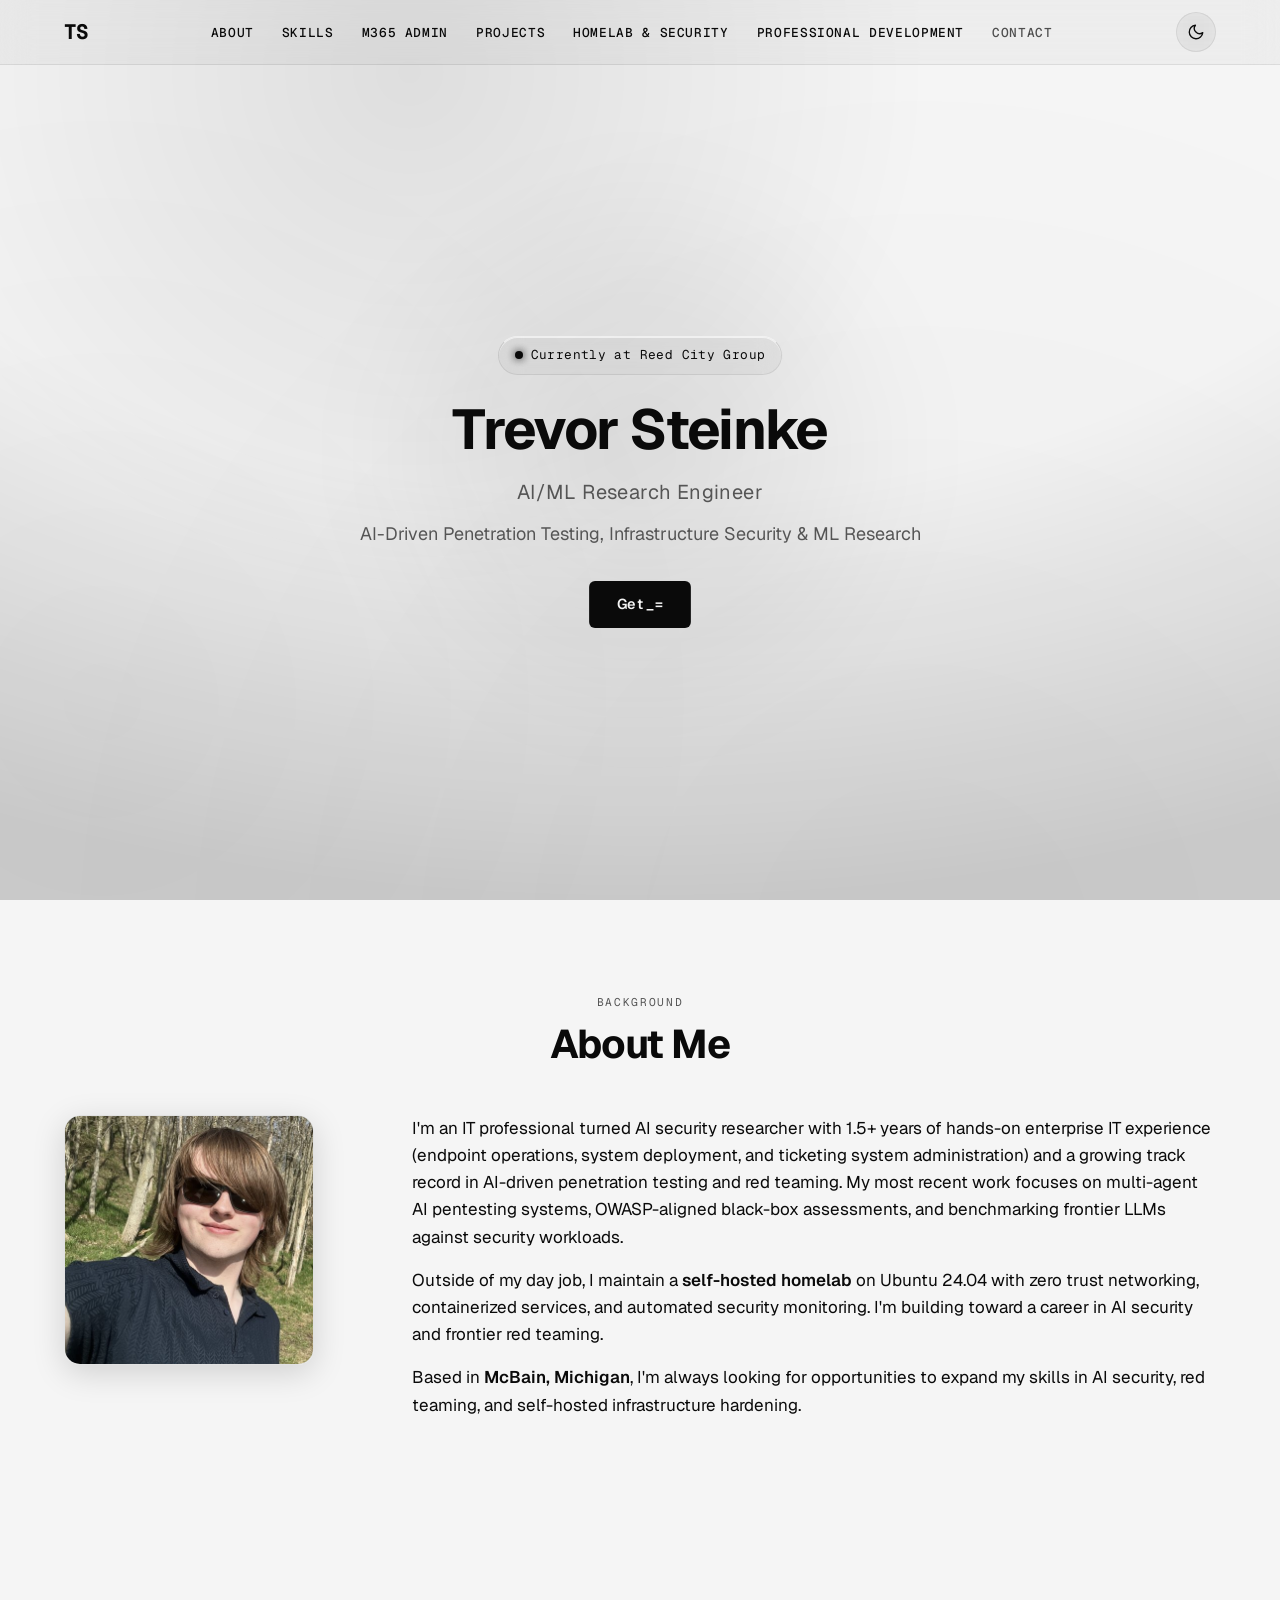
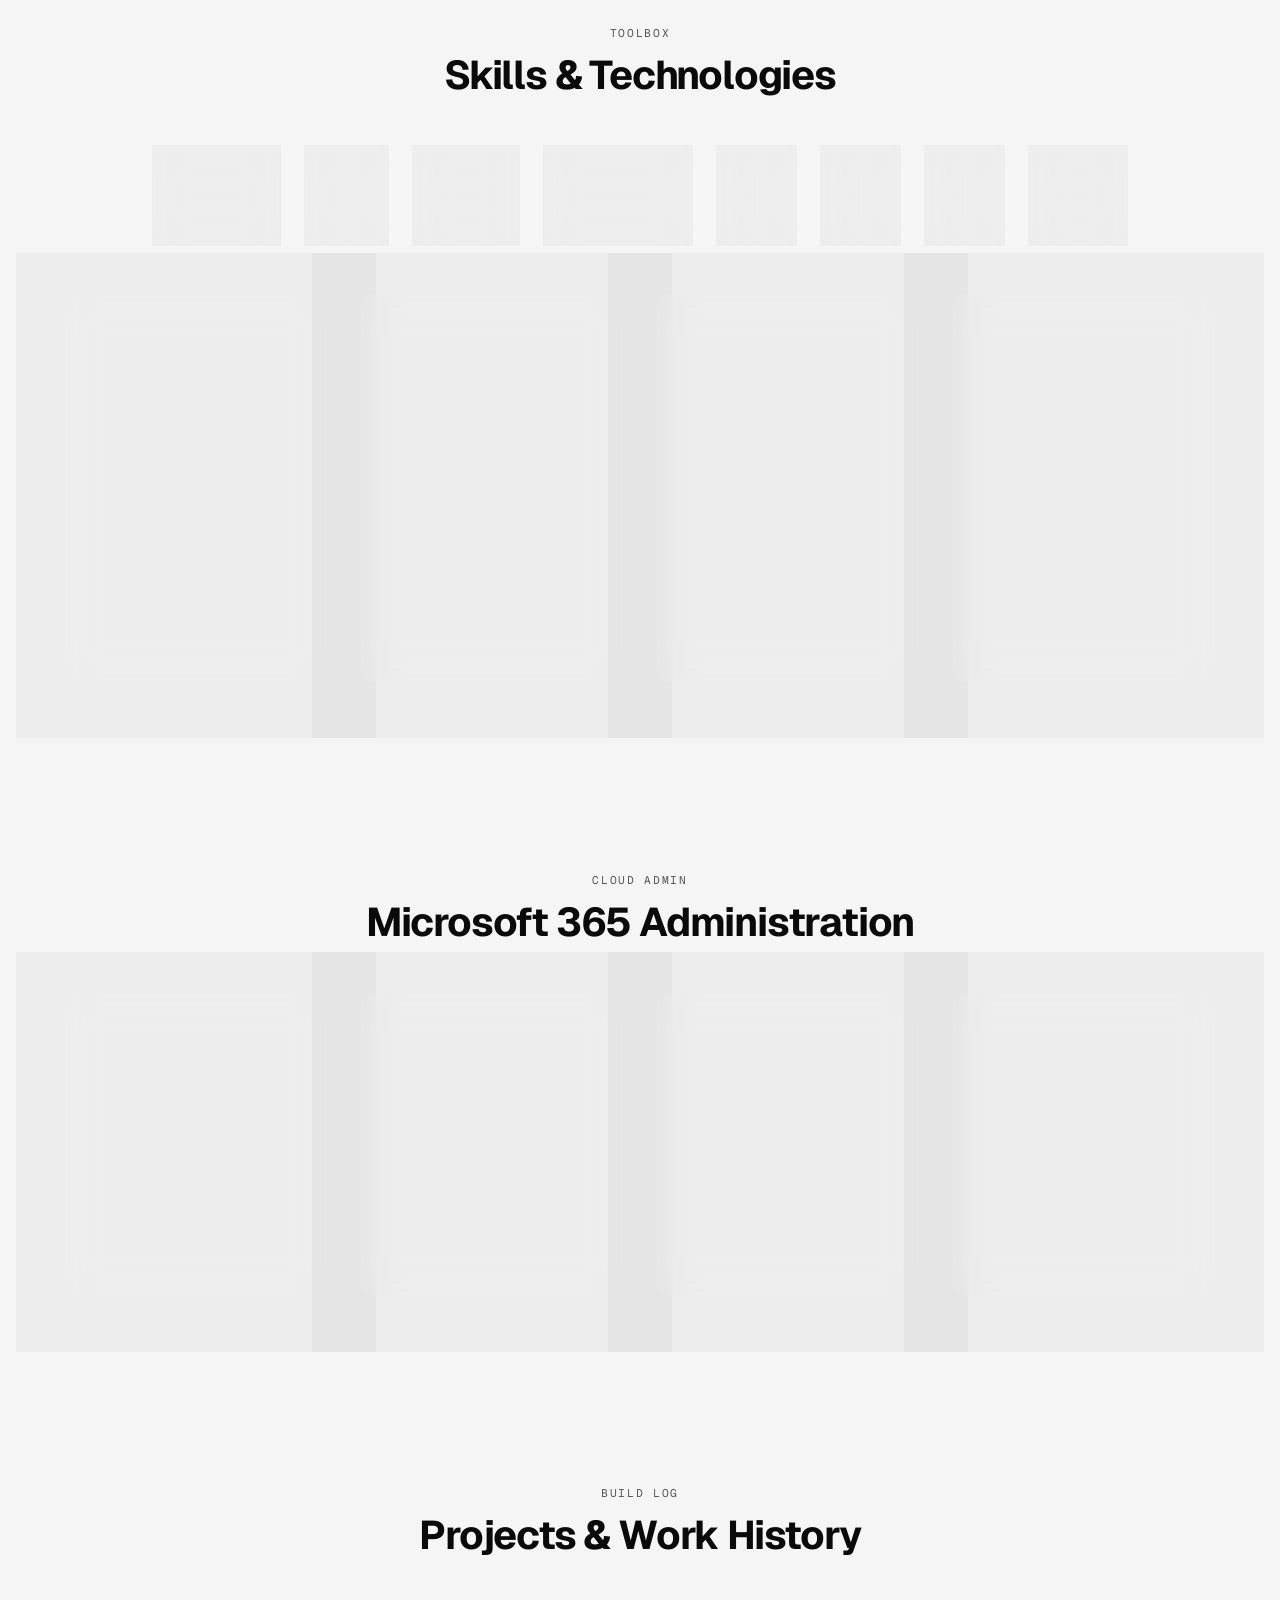
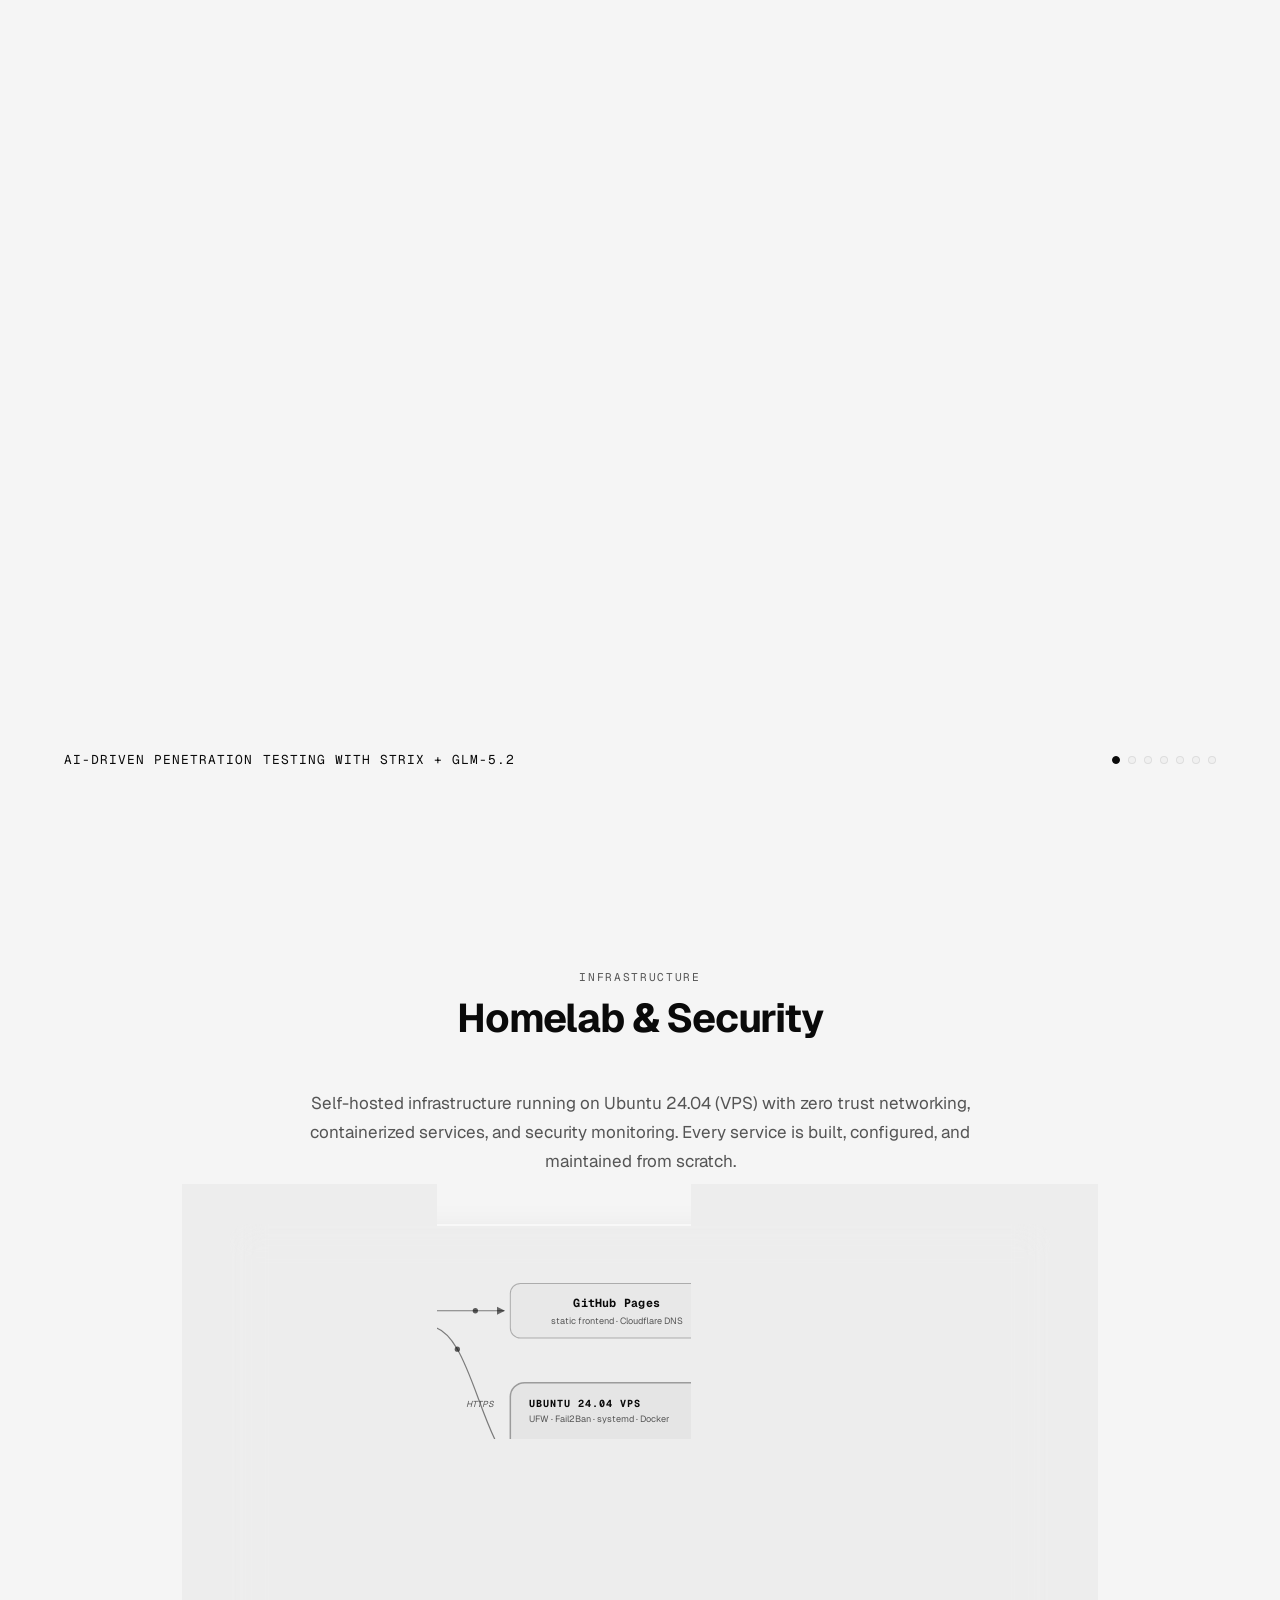
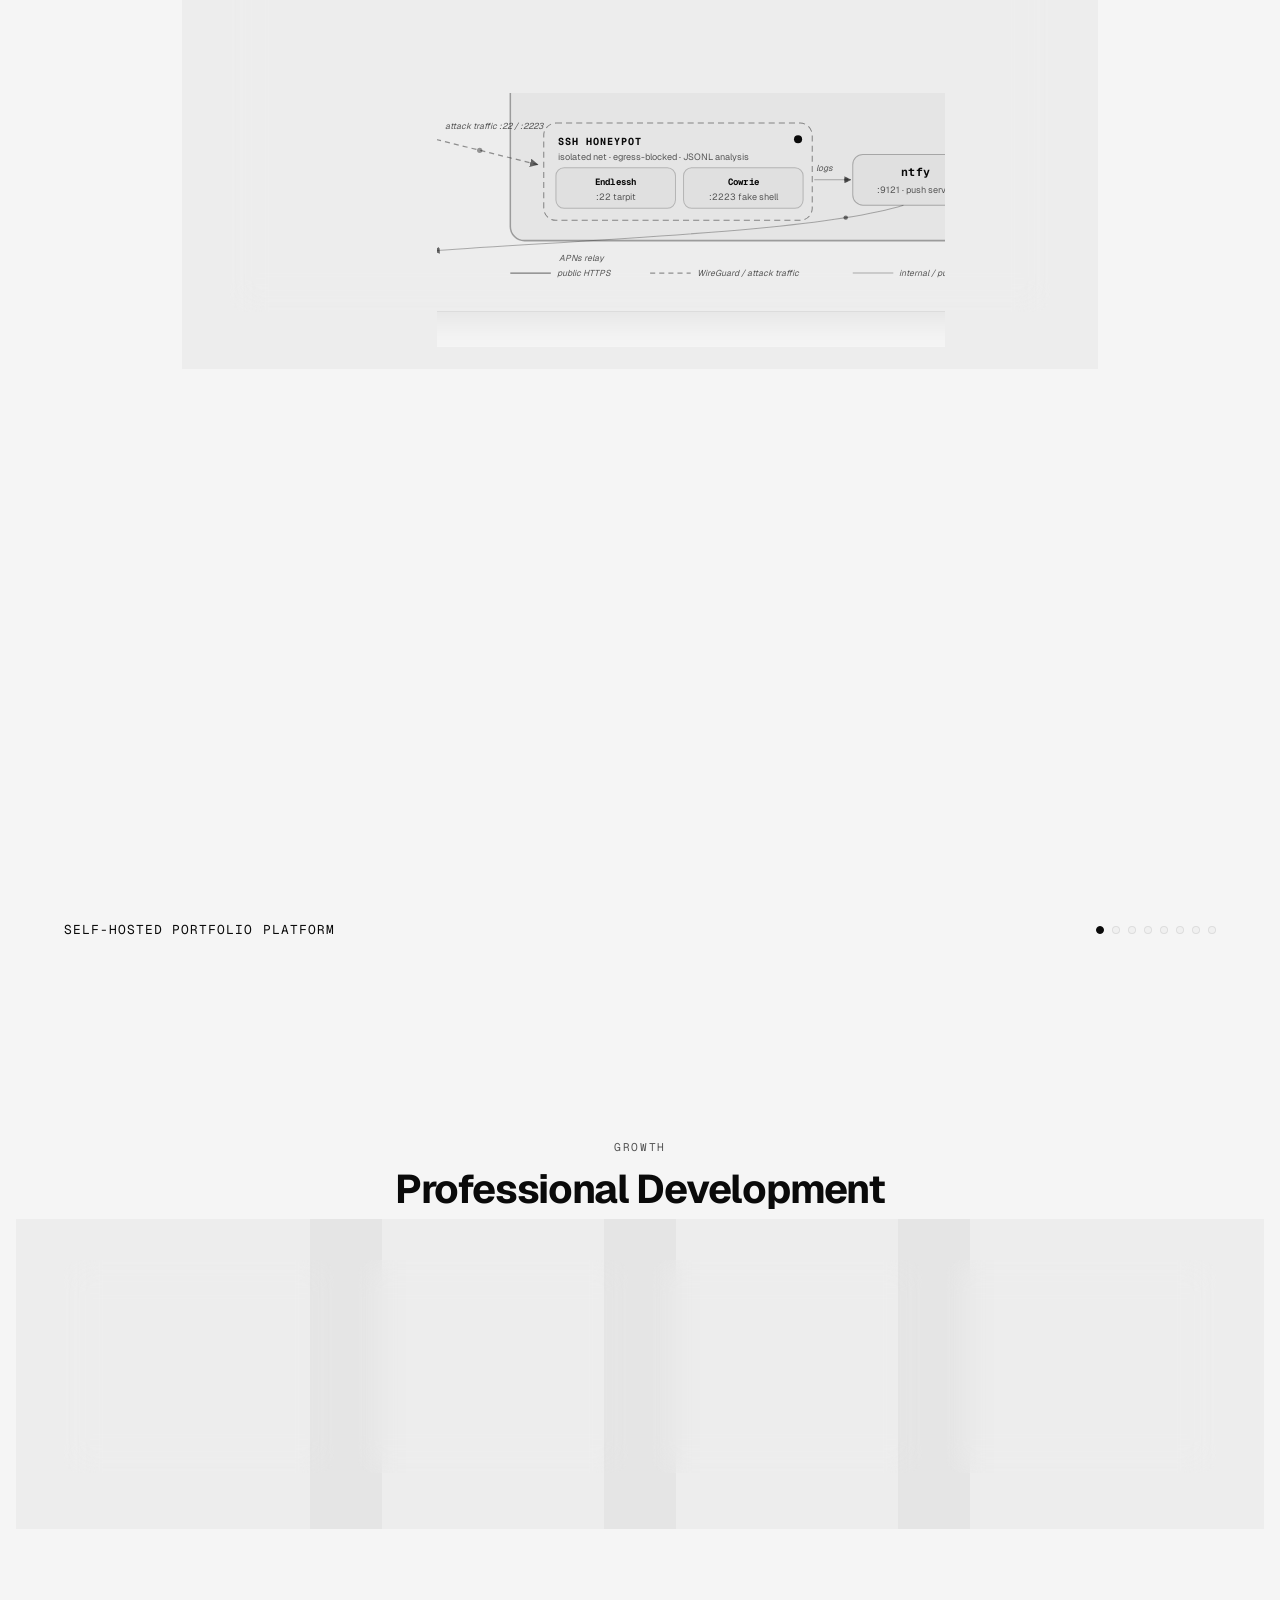
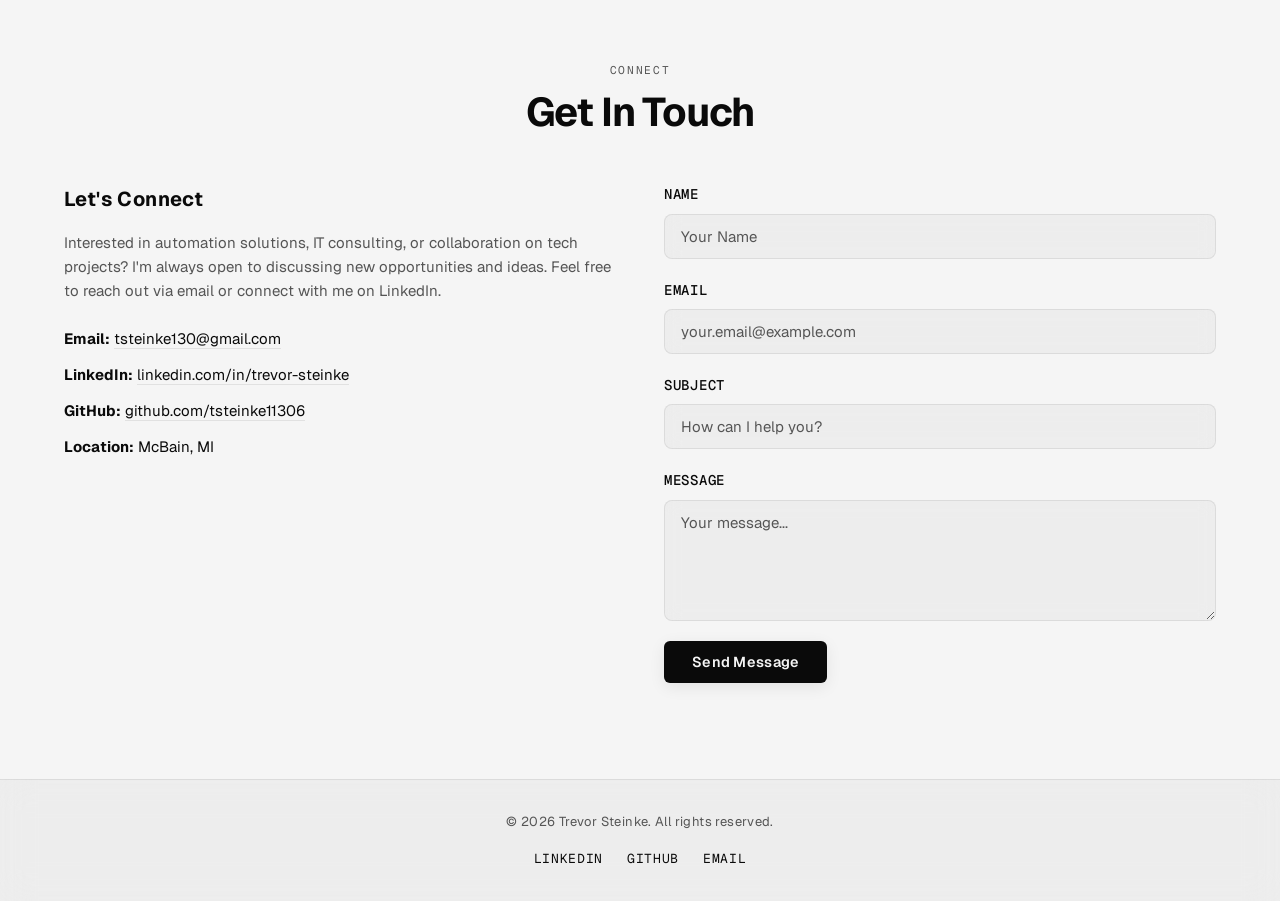
==== index.html @ 7a17b701 "Chromatic aberration on carousel edge cards (replaces depth blur) RGB channel split via five inline " ====
<!DOCTYPE html>
<html lang="en">
<head>
    <meta charset="UTF-8">
    <meta name="viewport" content="width=device-width, initial-scale=1.0">
    <title>Trevor Steinke | AI/ML Research Engineer</title>
    <meta name="description" content="AI/ML research engineer specializing in AI-driven penetration testing, infrastructure security, and ML research. OWASP-aligned assessments, multi-agent AI pentesting, and zero trust architecture.">
    <meta name="author" content="Trevor Steinke">
    
    <!-- Open Graph / Facebook -->
    <meta property="og:type" content="website">
    <meta property="og:url" content="https://trevorsteinke.com/">
    <meta property="og:title" content="Trevor Steinke | AI/ML Research Engineer">
    <meta property="og:description" content="AI-Driven Penetration Testing, Infrastructure Security & ML Research.">
    <meta property="og:image" content="https://trevorsteinke.com/og-image.png">
    <meta property="og:image:width" content="1200">
    <meta property="og:image:height" content="630">
    <meta property="og:site_name" content="Trevor Steinke">
    
    <!-- Twitter -->
    <meta name="twitter:card" content="summary_large_image">
    <meta name="twitter:url" content="https://trevorsteinke.com/">
    <meta name="twitter:title" content="Trevor Steinke | AI/ML Research Engineer">
    <meta name="twitter:description" content="AI/ML research engineer specializing in AI-driven penetration testing, infrastructure security, and ML research.">
    <meta name="twitter:image" content="https://trevorsteinke.com/og-image.png">
    
    <!-- Canonical URL -->
    <link rel="canonical" href="https://trevorsteinke.com/">
    <link rel="icon" href="/favicon.svg" type="image/svg+xml">
    <link rel="icon" href="/favicon.ico" sizes="32x32">
    <link rel="apple-touch-icon" href="/apple-touch-icon.png">
    
    <link rel="stylesheet" href="styles.css">
    <noscript><style>.section { opacity: 1 !important; transform: none !important; } .navbar { transform: none !important; animation: none !important; } .hero-typing .availability-badge, .hero-typing .hero-title, .hero-typing .hero-subtitle, .hero-typing .hero-description { visibility: visible !important; clip-path: none !important; } .hero-typing .btn-primary { opacity: 1 !important; clip-path: none !important; }</style></noscript>
    <link rel="preconnect" href="https://fonts.googleapis.com">
    <link rel="preconnect" href="https://fonts.gstatic.com" crossorigin>
    <link href="https://fonts.googleapis.com/css2?family=Geist+Mono:wght@100..900&family=Geist:wght@100..900&display=swap" rel="stylesheet">
    <script type="application/ld+json">
    {
        "@context": "https://schema.org",
        "@type": "Person",
        "name": "Trevor Steinke",
        "jobTitle": "AI/ML Research Engineer",
        "address": {
            "@type": "PostalAddress",
            "addressLocality": "McBain",
            "addressRegion": "MI",
            "addressCountry": "US"
        },
        "email": "mailto:tsteinke130@gmail.com",
        "url": "https://trevorsteinke.com",
        "sameAs": [
            "https://github.com/tsteinke11306",
            "https://www.linkedin.com/in/trevor-steinke-596620338/"
        ]
    }
    </script>
</head>
<body id="top">
    <!-- Navigation -->
    <nav class="navbar">
        <div class="nav-container">
            <a href="#top" class="nav-logo" aria-label="Home">
                <span class="nav-logo-text">TS</span>
            </a>
            <button class="nav-toggle" aria-label="Toggle navigation">
                <span></span>
                <span></span>
                <span></span>
            </button>
            <ul class="nav-menu">
                <li><a href="#about" class="nav-link">About</a></li>
                <li><a href="#skills" class="nav-link">Skills</a></li>
                <li><a href="#m365" class="nav-link">M365 Admin</a></li>
                <li><a href="#projects" class="nav-link">Projects</a></li>
                <li><a href="#homelab" class="nav-link">Homelab & Security</a></li>
                <li><a href="#certifications" class="nav-link">Professional Development</a></li>
                <li><a href="#contact" class="nav-link">Contact</a></li>
            </ul>
            <div class="nav-links">
                <button class="theme-toggle" aria-label="Toggle light mode" id="theme-toggle">
                    <svg class="icon-light" width="18" height="18" viewBox="0 0 24 24" fill="none" stroke="currentColor" stroke-width="1.8" stroke-linecap="round" stroke-linejoin="round"><circle cx="12" cy="12" r="4"/><path d="M12 2v2M12 20v2M4.93 4.93l1.41 1.41M17.66 17.66l1.41 1.41M2 12h2M20 12h2M4.93 19.07l1.41-1.41M17.66 6.34l1.41-1.41"/></svg>
                    <svg class="icon-dark" width="18" height="18" viewBox="0 0 24 24" fill="none" stroke="currentColor" stroke-width="1.8" stroke-linecap="round" stroke-linejoin="round"><path d="M21 12.79A9 9 0 1 1 11.21 3 7 7 0 0 0 21 12.79z"/></svg>
                </button>
            </div>
        </div>
    </nav>

    <!-- Hero Section -->
    <header class="hero hero-typing">
        <div class="container">
            <div class="availability-badge">
                <span class="status-dot"></span>
                Currently at Reed City Group
            </div>
            <h1 class="hero-title">Trevor Steinke</h1>
            <p class="hero-subtitle">AI/ML Research Engineer</p>
            <p class="hero-description">AI-Driven Penetration Testing, Infrastructure Security & ML Research</p>
            <a href="#contact" class="btn btn-primary">Get In Touch</a>
        </div>
    </header>

    <!-- About Section -->
    <section id="about" class="section">
        <div class="container">
            <h2 class="section-title"><span class="section-eyebrow">Background</span>About Me</h2>
            <div class="about-content">
                <div class="about-image">
                    <img src="headshot.jpeg" alt="Trevor Steinke" class="headshot">
                </div>
                <div class="about-text">
                    <p>I'm an IT professional turned AI security researcher with 1.5+ years of hands-on enterprise IT experience (endpoint operations, system deployment, and ticketing system administration) and a growing track record in AI-driven penetration testing and red teaming. My most recent work focuses on multi-agent AI pentesting systems, OWASP-aligned black-box assessments, and benchmarking frontier LLMs against security workloads.</p>
                    <p>Outside of my day job, I maintain a <strong>self-hosted homelab</strong> on Ubuntu 24.04 with zero trust networking, containerized services, and automated security monitoring. I'm building toward a career in AI security and frontier red teaming.</p>
                    <p>Based in <strong>McBain, Michigan</strong>, I'm always looking for opportunities to expand my skills in AI security, red teaming, and self-hosted infrastructure hardening.</p>
                </div>
            </div>
        </div>
    </section>

    <!-- Skills Section -->
    <section id="skills" class="section section-alt">
        <div class="container">
            <h2 class="section-title"><span class="section-eyebrow">Toolbox</span>Skills & Technologies</h2>
            <div class="tech-logos">
                <div class="tech-logo" title="Microsoft 365">
                    <svg viewBox="0 0 24 24" fill="none" stroke="currentColor" stroke-width="1.8" stroke-linecap="round" stroke-linejoin="round"><rect x="3" y="3" width="7.5" height="7.5" rx="1"/><rect x="13.5" y="3" width="7.5" height="7.5" rx="1"/><rect x="3" y="13.5" width="7.5" height="7.5" rx="1"/><rect x="13.5" y="13.5" width="7.5" height="7.5" rx="1"/></svg>
                    <span>Microsoft 365</span>
                </div>
                <div class="tech-logo" title="Windows">
                    <svg viewBox="0 0 24 24" fill="none" stroke="currentColor" stroke-width="1.8" stroke-linecap="round" stroke-linejoin="round"><path d="M3 5.5l7.5-1v6.5H3V5.5z"/><path d="M12 4.3l9-1.3v8h-9V4.3z"/><path d="M3 13h7.5v6.2L3 17.8V13z"/><path d="M12 13.2h9V21l-9-1.3v-6.5z"/></svg>
                    <span>Windows</span>
                </div>
                <div class="tech-logo" title="PowerShell">
                    <svg viewBox="0 0 24 24" fill="none" stroke="currentColor" stroke-width="1.8" stroke-linecap="round" stroke-linejoin="round"><rect x="2" y="4" width="20" height="16" rx="2"/><path d="M6 9l4 3-4 3"/><path d="M12 15h5"/></svg>
                    <span>PowerShell</span>
                </div>
                <div class="tech-logo" title="Active Directory">
                    <svg viewBox="0 0 24 24" fill="none" stroke="currentColor" stroke-width="1.8" stroke-linecap="round" stroke-linejoin="round"><circle cx="12" cy="5" r="2.5"/><circle cx="5" cy="19" r="2.5"/><circle cx="19" cy="19" r="2.5"/><path d="M12 7.5v4M12 11.5L6 16.5M12 11.5l6 5"/></svg>
                    <span>Active Directory</span>
                </div>
                <div class="tech-logo" title="Python">
                    <svg viewBox="0 0 24 24" fill="currentColor" xmlns="http://www.w3.org/2000/svg"><path d="M14.25.18l.9.2.73.26.59.3.45.32.34.34.25.34.16.33.1.3.04.26.02.2-.01.13V8.5l-.05.63-.13.55-.21.46-.26.38-.3.31-.33.25-.35.19-.35.14-.33.1-.3.07-.26.04-.21.02H8.77l-.69.05-.59.14-.5.22-.41.27-.33.32-.27.35-.2.36-.15.37-.1.35-.07.32-.04.27-.02.21v3.06H3.17l-.21-.03-.28-.07-.32-.12-.35-.18-.36-.26-.36-.36-.35-.46-.32-.59-.28-.73-.21-.88-.14-1.05-.05-1.23.06-1.22.16-1.04.24-.87.32-.71.36-.57.4-.44.42-.33.42-.24.4-.16.36-.1.32-.05.24-.01h.16l.06.01h8.16v-.83H6.18l-.01-2.75-.02-.37.05-.34.11-.31.17-.28.25-.26.31-.23.38-.2.44-.18.51-.15.58-.12.64-.1.71-.06.77-.04.84-.02 1.27.05zm-6.3 1.98l-.23.33-.08.41.08.41.23.34.33.22.41.09.41-.09.33-.22.23-.34.08-.41-.08-.41-.23-.33-.33-.22-.41-.09-.41.09zm13.09 3.95l.28.06.32.12.35.18.36.27.36.35.35.47.32.59.28.73.21.88.14 1.04.05 1.23-.06 1.23-.16 1.04-.24.86-.32.71-.36.57-.4.45-.42.33-.42.24-.4.16-.36.09-.32.05-.24.02-.16-.01h-8.22v.82h5.84l.01 2.76.02.36-.05.34-.11.31-.17.29-.25.25-.31.24-.38.2-.44.17-.51.15-.58.13-.64.09-.71.07-.77.04-.84.01-1.27-.04-1.07-.14-.9-.2-.73-.25-.59-.3-.45-.33-.34-.34-.25-.34-.16-.33-.1-.3-.04-.25-.02-.2.01-.13v-5.34l.05-.64.13-.54.21-.46.26-.38.3-.32.33-.24.35-.2.35-.14.33-.1.3-.06.26-.04.21-.02.13-.01h5.84l.69-.05.59-.14.5-.21.41-.28.33-.32.27-.35.2-.36.15-.36.1-.35.07-.32.04-.28.02-.21V6.07h2.09l.14.01zm-6.47 14.25l-.23.33-.08.41.08.41.23.33.33.23.41.08.41-.08.33-.23.23-.33.08-.41-.08-.41-.23-.33-.33-.23-.41-.08-.41.08z"/></svg>
                    <span>Python</span>
                </div>
                <div class="tech-logo" title="Linux">
                    <svg viewBox="0 0 24 24" fill="currentColor" xmlns="http://www.w3.org/2000/svg"><path d="M12.504 0c-.155 0-.315.008-.48.021-4.226.333-3.105 4.807-3.17 6.298-.076 1.092-.3 1.953-1.05 3.02-.885 1.051-2.127 2.75-2.716 4.521-.278.832-.41 1.684-.287 2.489a.424.424 0 00-.11.135c-.26.268-.45.6-.663.839-.199.199-.485.267-.797.4-.313.136-.658.269-.864.68-.09.189-.136.394-.132.602 0 .199.027.4.055.536.058.399.116.728.04.97-.249.68-.28 1.145-.106 1.484.174.334.535.47.94.601.81.2 1.91.135 2.774.6.926.466 1.866.67 2.616.47.526-.116.97-.464 1.208-.946.587-.003 1.23-.269 2.26-.334.699-.058 1.574.267 2.577.2.025.134.063.198.114.333l.003.003c.391.778 1.113 1.132 1.884 1.071.771-.06 1.592-.536 2.257-1.306.631-.765 1.683-1.084 2.378-1.503.348-.199.629-.469.649-.853.023-.4-.2-.811-.714-1.376v-.097l-.003-.003c-.17-.2-.25-.535-.338-.926-.085-.401-.182-.786-.492-1.046h-.003c-.059-.054-.123-.067-.188-.135a.357.357 0 00-.19-.064c.431-1.278.264-2.55-.173-3.694-.533-1.41-1.465-2.638-2.175-3.483-.796-1.005-1.576-1.957-1.56-3.368.026-2.152.236-6.133-3.544-6.139zm.529 3.405h.013c.213 0 .396.062.584.198.19.135.33.332.438.533.105.259.158.459.166.724 0-.02.006-.04.006-.06v.105a.086.086 0 01-.004-.021l-.004-.024a1.807 1.807 0 01-.15.706.953.953 0 01-.213.335.71.71 0 00-.088-.042c-.104-.045-.198-.064-.284-.133a1.312 1.312 0 00-.22-.066c.05-.06.146-.133.183-.198.053-.128.082-.264.088-.402v-.02a1.21 1.21 0 00-.061-.4c-.045-.134-.101-.2-.183-.333-.084-.066-.167-.132-.267-.132h-.016c-.093 0-.176.03-.262.132a.8.8 0 00-.205.334 1.18 1.18 0 00-.09.4v.019c.002.089.008.179.02.267-.193-.067-.438-.135-.607-.202a1.635 1.635 0 01-.018-.2v-.02a1.772 1.772 0 01.15-.768c.082-.22.232-.406.43-.533a.985.985 0 01.594-.2zm-2.962.059h.036c.142 0 .27.048.399.135.146.129.264.288.344.465.09.199.14.4.153.667v.004c.007.134.006.2-.002.266v.08c-.03.007-.056.018-.083.024-.152.055-.274.135-.393.2.012-.09.013-.18.003-.267v-.015c-.012-.133-.04-.2-.082-.333a.613.613 0 00-.166-.267.248.248 0 00-.183-.064h-.021c-.071.006-.13.04-.186.132a.552.552 0 00-.12.27.944.944 0 00-.023.33v.015c.012.135.037.2.08.334.046.134.098.2.166.268.01.009.02.018.034.024-.07.057-.117.07-.176.136a.304.304 0 01-.131.068 2.62 2.62 0 01-.275-.402 1.772 1.772 0 01-.155-.667 1.759 1.759 0 01.08-.668 1.43 1.43 0 01.283-.535c.128-.133.26-.2.418-.2zm1.37 1.706c.332 0 .733.065 1.216.399.293.2.523.269 1.052.468h.003c.255.136.405.266.478.399v-.131a.571.571 0 01.016.47c-.123.31-.516.643-1.063.842v.002c-.268.135-.501.333-.775.465-.276.135-.588.292-1.012.267a1.139 1.139 0 01-.448-.067 3.566 3.566 0 01-.322-.198c-.195-.135-.363-.332-.612-.465v-.005h-.005c-.4-.246-.616-.512-.686-.71-.07-.268-.005-.47.193-.6.224-.135.38-.271.483-.336.104-.074.143-.102.176-.131h.002v-.003c.169-.202.436-.47.839-.601.139-.036.294-.065.466-.065zm2.8 2.142c.358 1.417 1.196 3.475 1.735 4.473.286.534.855 1.659 1.102 3.024.156-.005.33.018.513.064.646-1.671-.546-3.467-1.089-3.966-.22-.2-.232-.335-.123-.335.59.534 1.365 1.572 1.646 2.757.13.535.16 1.104.021 1.67.067.028.135.06.205.067 1.032.534 1.413.938 1.23 1.537v-.043c-.06-.003-.12 0-.18 0h-.016c.151-.467-.182-.825-1.065-1.224-.915-.4-1.646-.336-1.77.465-.008.043-.013.066-.018.135-.068.023-.139.053-.209.064-.43.268-.662.669-.793 1.187-.13.533-.17 1.156-.205 1.869v.003c-.02.334-.17.838-.319 1.35-1.5 1.072-3.58 1.538-5.348.334a2.645 2.645 0 00-.402-.533 1.45 1.45 0 00-.275-.333c.182 0 .338-.03.465-.067a.615.615 0 00.314-.334c.108-.267 0-.697-.345-1.163-.345-.467-.931-.995-1.788-1.521-.63-.4-.986-.87-1.15-1.396-.165-.534-.143-1.085-.015-1.645.245-1.07.873-2.11 1.274-2.763.107-.065.037.135-.408.974-.396.751-1.14 2.497-.122 3.854a8.123 8.123 0 01.647-2.876c.564-1.278 1.743-3.504 1.836-5.268.048.036.217.135.289.202.218.133.38.333.59.465.21.201.477.335.876.335.039.003.075.006.11.006.412 0 .73-.134.997-.268.29-.134.52-.334.74-.4h.005c.467-.135.835-.402 1.044-.7zm2.185 8.958c.037.6.343 1.245.882 1.377.588.134 1.434-.333 1.791-.765l.211-.01c.315-.007.577.01.847.268l.003.003c.208.199.305.53.391.876.085.4.154.78.409 1.066.486.527.645.906.636 1.14l.003-.007v.018l-.003-.012c-.015.262-.185.396-.498.595-.63.401-1.746.712-2.457 1.57-.618.737-1.37 1.14-2.036 1.191-.664.053-1.237-.2-1.574-.898l-.005-.003c-.21-.4-.12-1.025.056-1.69.176-.668.428-1.344.463-1.897.037-.714.076-1.335.195-1.814.12-.465.308-.797.641-.984l.045-.022zm-10.814.049h.01c.053 0 .105.005.157.014.376.055.706.333 1.023.752l.91 1.664.003.003c.243.533.754 1.064 1.189 1.637.434.598.77 1.131.729 1.57v.006c-.057.744-.48 1.148-1.125 1.294-.645.135-1.52.002-2.395-.464-.968-.536-2.118-.469-2.857-.602-.369-.066-.61-.2-.723-.4-.11-.2-.113-.602.123-1.23v-.004l.002-.003c.117-.334.03-.752-.027-1.118-.055-.401-.083-.71.043-.94.16-.334.396-.4.69-.533.294-.135.64-.202.915-.47h.002v-.002c.256-.268.445-.601.668-.838.19-.201.38-.336.663-.336zm7.159-9.074c-.435.201-.945.535-1.488.535-.542 0-.97-.267-1.28-.466-.154-.134-.28-.268-.373-.335-.164-.134-.144-.333-.074-.333.109.016.129.134.199.2.096.066.215.2.36.333.292.2.68.467 1.167.467.485 0 1.053-.267 1.398-.466.195-.135.445-.334.648-.467.156-.136.149-.267.279-.267.128.016.034.134-.147.332a8.097 8.097 0 01-.69.468zm-1.082-1.583V5.64c-.006-.02.013-.042.029-.05.074-.043.18-.027.26.004.063 0 .16.067.15.135-.006.049-.085.066-.135.066-.055 0-.092-.043-.141-.068-.052-.018-.146-.008-.163-.065zm-.551 0c-.02.058-.113.049-.166.066-.047.025-.086.068-.14.068-.05 0-.13-.02-.136-.068-.01-.066.088-.133.15-.133.08-.031.184-.047.259-.005.019.009.036.03.03.05v.02h.003z"/></svg>
                    <span>Linux</span>
                </div>
                <div class="tech-logo" title="Docker">
                    <svg viewBox="0 0 24 24" fill="currentColor" xmlns="http://www.w3.org/2000/svg"><path d="M13.983 11.078h2.119a.186.186 0 00.186-.185V9.006a.186.186 0 00-.186-.186h-2.119a.185.185 0 00-.185.185v1.888c0 .102.083.185.185.185m-2.954-5.43h2.118a.186.186 0 00.186-.186V3.574a.186.186 0 00-.186-.185h-2.118a.185.185 0 00-.185.185v1.888c0 .102.082.185.185.185m0 2.716h2.118a.187.187 0 00.186-.186V6.29a.186.186 0 00-.186-.185h-2.118a.185.185 0 00-.185.185v1.887c0 .102.082.185.185.186m-2.93 0h2.12a.186.186 0 00.184-.186V6.29a.185.185 0 00-.185-.185H8.1a.185.185 0 00-.185.185v1.887c0 .102.083.185.185.186m-2.964 0h2.119a.186.186 0 00.185-.186V6.29a.185.185 0 00-.185-.185H5.136a.186.186 0 00-.186.185v1.887c0 .102.084.185.186.186m5.893 2.715h2.118a.186.186 0 00.186-.185V9.006a.186.186 0 00-.186-.186h-2.118a.185.185 0 00-.185.185v1.888c0 .102.082.185.185.185m-2.93 0h2.12a.185.185 0 00.184-.185V9.006a.185.185 0 00-.184-.186h-2.12a.185.185 0 00-.184.185v1.888c0 .102.083.185.185.185m-2.964 0h2.119a.185.185 0 00.185-.185V9.006a.185.185 0 00-.184-.186h-2.12a.186.186 0 00-.186.186v1.887c0 .102.084.185.186.185m-2.92 0h2.12a.185.185 0 00.184-.185V9.006a.185.185 0 00-.184-.186h-2.12a.185.185 0 00-.184.185v1.888c0 .102.082.185.185.185M23.763 9.89c-.065-.051-.672-.51-1.954-.51-.338.001-.676.03-1.01.087-.248-1.7-1.653-2.53-1.716-2.566l-.344-.199-.226.327c-.284.438-.49.922-.612 1.43-.23.97-.09 1.882.403 2.661-.595.332-1.55.413-1.744.42H.751a.751.751 0 00-.75.748 11.376 11.376 0 00.692 4.062c.545 1.428 1.355 2.48 2.41 3.124 1.18.723 3.1 1.137 5.275 1.137.983.003 1.963-.086 2.93-.266a12.248 12.248 0 003.823-1.389c.98-.567 1.86-1.288 2.61-2.136 1.252-1.418 1.998-2.997 2.553-4.4h.221c1.372 0 2.215-.549 2.68-1.009.309-.293.55-.65.707-1.046l.098-.288Z"/></svg>
                    <span>Docker</span>
                </div>
                <div class="tech-logo" title="Tailscale">
                    <svg viewBox="0 0 24 24" fill="currentColor" xmlns="http://www.w3.org/2000/svg"><path d="M24 12a3 3 0 1 1-6 0 3 3 0 0 1 6 0zm-9 9a3 3 0 1 1-6 0 3 3 0 0 1 6 0zm0-9a3 3 0 1 1-6 0 3 3 0 0 1 6 0zm6-6a3 3 0 1 1 0-6 3 3 0 0 1 0 6zm0-.5a2.5 2.5 0 1 0 0-5 2.5 2.5 0 0 0 0 5zM3 24a3 3 0 1 1 0-6 3 3 0 0 1 0 6zm0-.5a2.5 2.5 0 1 0 0-5 2.5 2.5 0 0 0 0 5zm18 .5a3 3 0 1 1 0-6 3 3 0 0 1 0 6zm0-.5a2.5 2.5 0 1 0 0-5 2.5 2.5 0 0 0 0 5zM6 12a3 3 0 1 1-6 0 3 3 0 0 1 6 0zm9-9a3 3 0 1 1-6 0 3 3 0 0 1 6 0zm-3 2.5a2.5 2.5 0 1 0 0-5 2.5 2.5 0 0 0 0 5zM6 3a3 3 0 1 1-6 0 3 3 0 0 1 6 0zM3 5.5a2.5 2.5 0 1 0 0-5 2.5 2.5 0 0 0 0 5z"/></svg>
                    <span>Tailscale</span>
                </div>
            </div>
            <div class="skills-grid">
                <div class="skill-category">
                    <h3 class="skill-category-title">Network Infrastructure</h3>
                    <ul class="skill-list">
                        <li>Switch & Access Point Configuration</li>
                        <li>VPN Configuration & Support</li>
                        <li>Network Troubleshooting</li>
                        <li>Connectivity Diagnostics</li>
                    </ul>
                </div>
                <div class="skill-category">
                    <h3 class="skill-category-title">Automation & Tools</h3>
                    <ul class="skill-list">
                        <li>PowerShell Scripting</li>
                        <li>Python</li>
                        <li>Bash / Shell Scripting</li>
                        <li>Git & GitHub</li>
                    </ul>
                </div>
                <div class="skill-category">
                    <h3 class="skill-category-title">Systems & Endpoints</h3>
                    <ul class="skill-list">
                        <li>Windows 10/11 Administration</li>
                        <li>Linux Server Administration</li>
                        <li>PC Imaging & Deployment (MDT)</li>
                        <li>Hardware Troubleshooting</li>
                    </ul>
                </div>
                <div class="skill-category">
                    <h3 class="skill-category-title">Security & Infrastructure</h3>
                    <ul class="skill-list">
                        <li>Active Directory</li>
                        <li>Firewall Configuration (UFW)</li>
                        <li>Zero Trust Networking (Tailscale)</li>
                        <li>Docker & Container Management</li>
                        <li>Server Hardening & CIS Benchmarks</li>
                    </ul>
                </div>
            </div>
        </div>
    </section>

    <!-- Microsoft 365 Section -->
    <section id="m365" class="section section-alt">
        <div class="container">
            <h2 class="section-title"><span class="section-eyebrow">Cloud Admin</span>Microsoft 365 Administration</h2>
            <div class="skills-grid">
                <div class="skill-category">
                    <div class="skill-icon"><svg width="26" height="26" viewBox="0 0 24 24" fill="none" stroke="currentColor" stroke-width="1.8" stroke-linecap="round" stroke-linejoin="round"><circle cx="7.5" cy="15.5" r="4.5"/><path d="m10.8 12.2 9.7-9.7M15 8l2.8 2.8M17.5 5.5l2 2"/></svg></div>
                    <h3 class="skill-category-title">Identity & Access</h3>
                    <ul class="skill-list">
                        <li>Entra ID (User/Group Management)</li>
                        <li>Conditional Access Policies</li>
                        <li>SSO & MFA Configuration</li>
                    </ul>
                </div>
                <div class="skill-category">
                    <div class="skill-icon"><svg width="26" height="26" viewBox="0 0 24 24" fill="none" stroke="currentColor" stroke-width="1.8" stroke-linecap="round" stroke-linejoin="round"><rect x="2" y="4" width="20" height="16" rx="2"/><path d="m22 7-10 6L2 7"/></svg></div>
                    <h3 class="skill-category-title">Exchange Online</h3>
                    <ul class="skill-list">
                        <li>Mailbox Management</li>
                        <li>Distribution Groups</li>
                        <li>Mail Flow Rules</li>
                    </ul>
                </div>
                <div class="skill-category">
                    <div class="skill-icon"><svg width="26" height="26" viewBox="0 0 24 24" fill="none" stroke="currentColor" stroke-width="1.8" stroke-linecap="round" stroke-linejoin="round"><rect x="5" y="2" width="14" height="20" rx="2"/><path d="M12 18h.01"/></svg></div>
                    <h3 class="skill-category-title">Device Management</h3>
                    <ul class="skill-list">
                        <li>Windows Imaging & Deployment (MDT)</li>
                        <li>Group Policy Management</li>
                        <li>Device Compliance & Configuration</li>
                    </ul>
                </div>
                <div class="skill-category">
                    <div class="skill-icon"><svg width="26" height="26" viewBox="0 0 24 24" fill="none" stroke="currentColor" stroke-width="1.8" stroke-linecap="round" stroke-linejoin="round"><rect x="8" y="2" width="8" height="4" rx="1"/><path d="M16 4h2a2 2 0 0 1 2 2v14a2 2 0 0 1-2 2H6a2 2 0 0 1-2-2V6a2 2 0 0 1 2-2h2"/></svg></div>
                    <h3 class="skill-category-title">Licensing & Admin</h3>
                    <ul class="skill-list">
                        <li>License Assignment & Management</li>
                        <li>Microsoft 365 Admin Center</li>
                        <li>Compliance & Security Center</li>
                    </ul>
                </div>
            </div>
        </div>
    </section>

    <!-- Projects Section -->
    <section id="projects" class="section">
        <div class="container">
            <h2 class="section-title"><span class="section-eyebrow">Build Log</span>Projects & Work History</h2>
            <div class="carousel" id="projects-carousel">
                <div class="carousel-viewport" aria-roledescription="carousel" aria-label="Projects carousel">
                    <div class="carousel-track">
                <div class="project-card">
                    <div class="project-header">
                        <h3 class="project-title">AI-Driven Penetration Testing with Strix + GLM-5.2</h3>
                        <span class="project-date">Personal Project</span>
                    </div>
                    <p class="project-description">Configured an open-source multi-agent AI pentesting system (Strix) with GLM-5.2 (753B MoE) via an OpenAI-compatible API. Benchmarked against Claude Code and Opus 4.8 (Semgrep IDOR: 39% F1 vs 32%; CyBT-CTF: 28/59 tied with Opus), then ran a black-box assessment of OWASP Juice Shop producing 26 validated findings across 7 vulnerability classes (5 critical, 5 high, 16 medium) with full remediation report aligned to OWASP WSTG/PTES/OSSTMM.</p>
                    <div class="project-stats">
                        <span class="pstat"><strong>26</strong> findings</span>
                        <span class="pstat"><strong>7</strong> classes</span>
                        <span class="pstat"><strong>5</strong> critical</span>
                    </div>
                    <div class="project-tags">
                        <span class="tag">AI Pentesting</span>
                        <span class="tag">GLM-5.2</span>
                        <span class="tag">Strix</span>
                        <span class="tag">Multi-Agent</span>
                        <span class="tag">OWASP</span>
                        <span class="tag">Cybersecurity</span>
                        <a href="strix-juice-shop-report.html" target="_blank" class="tag tag-link">Full Report →</a>
                    </div>
                </div>
                <div class="project-card">
                    <div class="project-header">
                        <h3 class="project-title">Automated Bug Bounty Recon Pipeline</h3>
                        <span class="project-date">Personal Project</span>
                    </div>
                    <p class="project-description">Built a continuous reconnaissance pipeline for bug bounty program discovery and target enumeration. A scheduled scanner (cron, 8am/8pm ET) monitors bbradar.io, HackerOne, Bugcrowd, and Intigriti (authenticated researcher API) for newly launched programs, filters for web2 targets, and sends email (msmtp) + push (self-hosted ntfy) alerts when new programs go live. On-demand deep recon uses subfinder, httpx, nuclei, katana, ffuf, and nmap for subdomain enumeration, service fingerprinting, and content discovery. Active engagement on a HackerOne program with GraphQL schema mapping through error-message inference, load balancer (F5 BigIP) bypass attempts, and API endpoint probing across 40+ subdomains.</p>
                    <div class="project-tags">
                        <span class="tag">Recon Automation</span>
                        <span class="tag">Bash</span>
                        <span class="tag">subfinder</span>
                        <span class="tag">nuclei</span>
                        <span class="tag">GraphQL</span>
                        <span class="tag">Bug Bounty</span>
                        <span class="tag">HackerOne</span>
                        <span class="tag">Continuous Monitoring</span>
                    </div>
                    <button type="button" class="car-drawer-btn" data-drawer-open aria-expanded="false" aria-controls="recon-findings">
                        Findings
                        <span class="chev" aria-hidden="true"><svg width="12" height="12" viewBox="0 0 24 24" fill="none" stroke="currentColor" stroke-width="2.2" stroke-linecap="round" stroke-linejoin="round"><path d="M9 18l6-6-6-6"/></svg></span>
                    </button>
                    <aside class="car-drawer" id="recon-findings" role="dialog" aria-label="Bug bounty findings" aria-hidden="true">
                        <button type="button" class="car-drawer-close" data-drawer-close aria-label="Close findings">
                            <svg width="14" height="14" viewBox="0 0 24 24" fill="none" stroke="currentColor" stroke-width="2" stroke-linecap="round" stroke-linejoin="round"><path d="M18 6L6 18M6 6l12 12"/></svg>
                        </button>
                        <h4>Bug Bounty Findings</h4>
                        <div class="drawer-scroll" data-drawer-list></div>
                    </aside>
                    <aside class="car-detail" aria-hidden="true" role="dialog" aria-label="Finding detail">
                        <button type="button" class="car-drawer-close" data-detail-close aria-label="Close finding">
                            <svg width="14" height="14" viewBox="0 0 24 24" fill="none" stroke="currentColor" stroke-width="2" stroke-linecap="round" stroke-linejoin="round"><path d="M18 6L6 18M6 6l12 12"/></svg>
                        </button>
                        <button type="button" class="d-nav" data-detail-back>
                            <svg width="11" height="11" viewBox="0 0 24 24" fill="none" stroke="currentColor" stroke-width="2.4" stroke-linecap="round" stroke-linejoin="round"><path d="M15 18l-6-6 6-6"/></svg>
                            All findings
                        </button>
                        <div class="car-detail-head">
                            <h4>Detail</h4>
                        </div>
                        <div class="d-title" data-detail-title></div>
                        <div class="d-sevrow">
                            <span class="finding-sev" data-detail-sev></span>
                            <span class="d-meta" data-detail-meta></span>
                        </div>
                        <div data-detail-body></div>
                        <div data-detail-linkrow></div>
                    </aside>
                </div>
                <div class="project-card">
                    <div class="project-header">
                        <h3 class="project-title">IT Ticketing System Deployment</h3>
                        <span class="project-date">Reed City Group</span>
                    </div>
                    <p class="project-description">Designed and deployed the company's first centralized IT ticketing system, establishing structured workflows for issue tracking and prioritization. Improved visibility into support demand and response efficiency.</p>
                    <div class="project-tags">
                        <span class="tag">Ticketing Systems</span>
                        <span class="tag">Workflow Design</span>
                        <span class="tag">Process Improvement</span>
                    </div>
                </div>
                <div class="project-card">
                    <div class="project-header">
                        <h3 class="project-title">Automated Notification System</h3>
                        <span class="project-date">Reed City Group</span>
                    </div>
                    <p class="project-description">Developed backend automation to deliver real-time ticket status notifications to end users. Reduced manual follow-up and improved communication throughout the support process.</p>
                    <div class="project-tags">
                        <span class="tag">PowerShell</span>
                        <span class="tag">Automation</span>
                        <span class="tag">Task Scheduler</span>
                    </div>
                </div>
                <div class="project-card">
                    <div class="project-header">
                        <h3 class="project-title">MDT Deployment Server</h3>
                        <span class="project-date">Reed City Group</span>
                    </div>
                    <p class="project-description">Built and configured a Microsoft Deployment Toolkit server to standardize and automate Windows workstation imaging. Reduced setup time and ensured consistent system configuration across all devices.</p>
                    <div class="project-tags">
                        <span class="tag">MDT</span>
                        <span class="tag">Windows Deployment</span>
                        <span class="tag">Imaging</span>
                    </div>
                </div>
                <div class="project-card">
                    <div class="project-header">
                        <h3 class="project-title">FlowPress: NIST Calibration System</h3>
                        <span class="project-date">Reed City Group</span>
                    </div>
                    <p class="project-description">Built a Python desktop application that automates NIST-traceable pressure sensor calibration in a cleanroom environment. Integrates three bench instruments via VISA/SCPI (Additel pressure controller, Keysight multimeter + power supply), runs automated test sequences with pass/fail validation, performs 30-second leak tests, and generates NIST certificate PDFs from DOCX templates. Reduced calibration time from 30+ minutes manual per sensor to a fully automated sequence.</p>
                    <div class="project-tags">
                        <span class="tag">Python</span>
                        <span class="tag">PyVISA</span>
                        <span class="tag">SCPI</span>
                        <span class="tag">Tkinter</span>
                        <span class="tag">Industrial Automation</span>
                        <span class="tag">Hardware Integration</span>
                        <span class="tag">NIST Compliance</span>
                    </div>
                </div>
                <div class="project-card">
                    <div class="project-header">
                        <h3 class="project-title">angl3r: Michigan Fishing Regulations</h3>
                        <span class="project-date">Personal Project</span>
                    </div>
                    <p class="project-description">A fast, mobile-first lookup site for Michigan fishing regulations. Search 1,150+ named waterbodies across all 83 Michigan counties by lake, stream, or species. Features an interactive choropleth county map with click-for-details panels, species filtering, and historical DNR survey data integration. Built from the official DNR 2026 Fishing Regulations PDF with automated PDF parsing, Wikipedia waterbody enrichment, and CI/CD auto-deploy on data updates.</p>
                    <div class="project-tags">
                        <span class="tag">TypeScript</span>
                        <span class="tag">Vite</span>
                        <span class="tag">Python</span>
                        <span class="tag">SVG</span>
                        <span class="tag">Data Visualization</span>
                        <span class="tag">GitHub Pages</span>
                        <span class="tag">CI/CD</span>
                        <a href="https://tsteinke11306.github.io/angl3r/" target="_blank" class="tag tag-link">Live Site →</a>
                        <a href="https://github.com/tsteinke11306/angl3r" target="_blank" class="tag tag-link">View Source →</a>
                    </div>
                </div>
                    </div>
                </div>
                <div class="carousel-ui">
                    <div class="ticker-label" id="projects-ticker"></div>
                    <div class="carousel-dots" aria-label="Project selector"></div>
                </div>
            </div>
        </div>
    </section>

    <!-- Homelab & Security Section -->
    <section id="homelab" class="section section-alt">
        <div class="container">
            <h2 class="section-title"><span class="section-eyebrow">Infrastructure</span>Homelab & Security</h2>
            <p class="homelab-intro">Self-hosted infrastructure running on Ubuntu 24.04 (VPS) with zero trust networking, containerized services, and security monitoring. Every service is built, configured, and maintained from scratch.</p>

<div class="homelab-arch">
                <div class="diag-scroll">
                <svg class="homelab-svg" viewBox="0 0 760 622" xmlns="http://www.w3.org/2000/svg" role="img" aria-label="Homelab architecture: visitors reach GitHub Pages and the public contact API; attackers are trapped by the SSH honeypot; honeypot activity triggers ntfy push alerts; admin devices reach private services over the Tailscale mesh.">
                    <defs>
                        <marker id="diag-arr" viewBox="0 0 10 10" refX="9" refY="5" markerWidth="7" markerHeight="7" orient="auto-start-reverse">
                            <path d="M0,0 L10,5 L0,10 z" fill="currentColor" fill-opacity="0.6"/>
                        </marker>
                    </defs>

                    <!-- ===== flow lines (behind nodes) ===== -->
                    <g marker-end="url(#diag-arr)">
                        <path class="diag-line" d="M 170 57 L 246 57"/>
                        <path class="diag-line" d="M 170 72 C 220 72 222 223 279 223"/>
                        <path class="diag-line" d="M 373 250 L 373 280"/>
                        <path class="diag-line" d="M 373 336 L 373 368"/>
                        <path class="diag-line diag-dash" d="M 170 267 L 486 267"/>
                        <path class="diag-line diag-dash" d="M 170 478 L 279 505"/>
                        <path class="diag-line diag-thin" d="M 552 520 L 588 520"/>
                        <path class="diag-line diag-thin" d="M 640 545 C 560 570 350 578 176 590"/>
                    </g>

                    <!-- animated packets traveling the flows (fade in/out each cycle) -->
                    <g class="diag-flows">
                        <circle class="diag-flow" r="2.6" opacity="0">
                            <animateMotion dur="4s" repeatCount="indefinite" path="M 170 57 L 246 57"/>
                            <animate attributeName="opacity" values="0;0.65;0.65;0" keyTimes="0;0.15;0.8;1" dur="4s" repeatCount="indefinite"/>
                        </circle>
                        <circle class="diag-flow" r="2.6" opacity="0">
                            <animateMotion dur="5.5s" begin="1.4s" repeatCount="indefinite" path="M 170 72 C 220 72 222 223 279 223"/>
                            <animate attributeName="opacity" values="0;0.65;0.65;0" keyTimes="0;0.15;0.8;1" dur="5.5s" begin="1.4s" repeatCount="indefinite"/>
                        </circle>
                        <circle class="diag-flow" r="2.6" opacity="0">
                            <animateMotion dur="1.8s" begin="2.8s" repeatCount="indefinite" path="M 373 252 L 373 282"/>
                            <animate attributeName="opacity" values="0;0.65;0.65;0" keyTimes="0;0.2;0.75;1" dur="1.8s" begin="2.8s" repeatCount="indefinite"/>
                        </circle>
                        <circle class="diag-flow" r="2.6" opacity="0">
                            <animateMotion dur="1.8s" begin="4.6s" repeatCount="indefinite" path="M 373 338 L 373 372"/>
                            <animate attributeName="opacity" values="0;0.65;0.65;0" keyTimes="0;0.2;0.75;1" dur="1.8s" begin="4.6s" repeatCount="indefinite"/>
                        </circle>
                        <circle class="diag-flow" r="2.6" opacity="0">
                            <animateMotion dur="5s" begin="3.6s" repeatCount="indefinite" path="M 170 267 L 486 267"/>
                            <animate attributeName="opacity" values="0;0.65;0.65;0" keyTimes="0;0.15;0.8;1" dur="5s" begin="3.6s" repeatCount="indefinite"/>
                        </circle>
                        <circle class="diag-flow diag-flow-hostile" r="2.6" opacity="0">
                            <animateMotion dur="4s" begin="0.6s" repeatCount="indefinite" path="M 170 478 L 279 505"/>
                            <animate attributeName="opacity" values="0;0.4;0.4;0" keyTimes="0;0.15;0.8;1" dur="4s" begin="0.6s" repeatCount="indefinite"/>
                        </circle>
                        <circle class="diag-flow" r="2.2" opacity="0">
                            <animateMotion dur="1.6s" begin="1.1s" repeatCount="indefinite" path="M 552 520 L 588 520"/>
                            <animate attributeName="opacity" values="0;0.65;0.65;0" keyTimes="0;0.2;0.75;1" dur="1.6s" begin="1.1s" repeatCount="indefinite"/>
                        </circle>
                        <circle class="diag-flow" r="2.2" opacity="0">
                            <animateMotion dur="4s" begin="2s" repeatCount="indefinite" path="M 640 545 C 560 570 350 578 176 590"/>
                            <animate attributeName="opacity" values="0;0.65;0.65;0" keyTimes="0;0.15;0.8;1" dur="4s" begin="2s" repeatCount="indefinite"/>
                        </circle>
                    </g>
                    <text class="diag-label" x="208" y="152">HTTPS</text>
                    <text class="diag-label" x="290" y="260">WireGuard tunnel</text>
                    <text class="diag-label" x="188" y="470">attack traffic :22 / :2223</text>
                    <text class="diag-label" x="554" y="511">logs</text>
                    <text class="diag-label" x="300" y="600">APNs relay</text>

                    <!-- ===== actors ===== -->
                    <g class="diag-node">
                        <rect class="diag-box" x="18" y="30" width="152" height="54" rx="10"/>
                        <text class="diag-name" x="94" y="53" text-anchor="middle">Visitors</text>
                        <text class="diag-sub" x="94" y="70" text-anchor="middle">public internet</text>
                    </g>
                    <g class="diag-node">
                        <rect class="diag-box" x="18" y="240" width="152" height="54" rx="10"/>
                        <text class="diag-name" x="94" y="263" text-anchor="middle">My Devices</text>
                        <text class="diag-sub" x="94" y="280" text-anchor="middle">Tailscale client</text>
                    </g>
                    <g class="diag-node">
                        <rect class="diag-box" x="18" y="448" width="152" height="54" rx="10"/>
                        <text class="diag-name" x="94" y="471" text-anchor="middle">Attackers</text>
                        <text class="diag-sub" x="94" y="488" text-anchor="middle">bots &#183; scanners</text>
                    </g>

                    <!-- ===== GitHub Pages (outside VPS) ===== -->
                    <g class="diag-node">
                        <rect class="diag-box" x="252" y="30" width="210" height="54" rx="10"/>
                        <text class="diag-name" x="357" y="53" text-anchor="middle">GitHub Pages</text>
                        <text class="diag-sub" x="357" y="70" text-anchor="middle">static frontend &#183; Cloudflare DNS</text>
                    </g>

                    <!-- ===== VPS boundary ===== -->
                    <rect class="diag-boundary" x="252" y="128" width="488" height="452" rx="14"/>
                    <text class="diag-zone-title" x="270" y="152">UBUNTU 24.04 VPS</text>
                    <text class="diag-sub" x="270" y="167">UFW &#183; Fail2Ban &#183; systemd &#183; Docker</text>

                    <!-- public service lane -->
                    <g class="diag-node">
                        <rect class="diag-box" x="285" y="196" width="176" height="54" rx="10"/>
                        <text class="diag-name" x="373" y="219" text-anchor="middle">Caddy</text>
                        <text class="diag-sub" x="373" y="236" text-anchor="middle">reverse proxy &#183; TLS &#183; :8443</text>
                    </g>
                    <g class="diag-node">
                        <rect class="diag-box" x="285" y="286" width="176" height="50" rx="10"/>
                        <text class="diag-name" x="373" y="308" text-anchor="middle">Contact API</text>
                        <text class="diag-sub" x="373" y="324" text-anchor="middle">Node.js API</text>
                    </g>
                    <g class="diag-node">
                        <rect class="diag-box" x="285" y="374" width="176" height="50" rx="10"/>
                        <text class="diag-name" x="373" y="396" text-anchor="middle">SQLite</text>
                        <text class="diag-sub" x="373" y="412" text-anchor="middle">analytics + messages</text>
                    </g>

                    <!-- tailnet zone -->
                    <rect class="diag-zone" x="492" y="188" width="228" height="232" rx="12"/>
                    <text class="diag-zone-title" x="506" y="210">TAILSCALE MESH</text>
                    <text class="diag-sub" x="506" y="224">WireGuard &#183; ACLs</text>
                    <g class="diag-node">
                        <rect class="diag-chipbox" x="506" y="240" width="96" height="28" rx="6"/>
                        <text class="diag-chipname" x="554" y="258" text-anchor="middle">qBittorrent</text>
                    </g>
                    <g class="diag-node">
                        <rect class="diag-chipbox" x="610" y="240" width="96" height="28" rx="6"/>
                        <text class="diag-chipname" x="658" y="258" text-anchor="middle">Vaultwarden</text>
                    </g>
                    <g class="diag-node">
                        <rect class="diag-chipbox" x="506" y="276" width="96" height="28" rx="6"/>
                        <text class="diag-chipname" x="554" y="294" text-anchor="middle">Jellyfin</text>
                    </g>
                    <g class="diag-node">
                        <rect class="diag-chipbox" x="610" y="276" width="96" height="28" rx="6"/>
                        <text class="diag-chipname" x="658" y="294" text-anchor="middle">Hermes</text>
                    </g>
                    <g class="diag-node">
                        <rect class="diag-chipbox" x="558" y="312" width="96" height="28" rx="6"/>
                        <text class="diag-chipname" x="606" y="330" text-anchor="middle">ntfy push</text>
                    </g>
                    <text class="diag-label" x="606" y="366" text-anchor="middle">no public ports &#183; identity-based ACLs</text>
                    <text class="diag-label" x="606" y="398" text-anchor="middle">Hermes agents automate</text>
                    <text class="diag-label" x="606" y="410" text-anchor="middle">patching + audits</text>

                    <!-- honeypot zone -->
                    <rect class="diag-zone diag-zone-trap" x="285" y="464" width="265" height="96" rx="12"/>
                    <text class="diag-zone-title" x="299" y="486">SSH HONEYPOT</text>
                    <text class="diag-sub" x="299" y="500">isolated net &#183; egress-blocked &#183; JSONL analysis</text>
                    <g class="diag-node">
                        <rect class="diag-chipbox" x="297" y="508" width="118" height="40" rx="8"/>
                        <text class="diag-chipname" x="356" y="525" text-anchor="middle">Endlessh</text>
                        <text class="diag-sub" x="356" y="540" text-anchor="middle">:22 tarpit</text>
                    </g>
                    <g class="diag-node">
                        <rect class="diag-chipbox" x="423" y="508" width="118" height="40" rx="8"/>
                        <text class="diag-chipname" x="482" y="525" text-anchor="middle">Cowrie</text>
                        <text class="diag-sub" x="482" y="540" text-anchor="middle">:2223 fake shell</text>
                    </g>
                    <circle class="diag-pulse" cx="536" cy="480" r="4" fill="currentColor">
                        <title>Live tarpit: attackers held here</title>
                    </circle>

                    <!-- ntfy: self-hosted push server on the VPS -->
                    <g class="diag-node">
                        <rect class="diag-box" x="590" y="495" width="125" height="50" rx="10"/>
                        <text class="diag-name" x="652" y="516" text-anchor="middle">ntfy</text>
                        <text class="diag-sub" x="652" y="533" text-anchor="middle">:9121 &#183; push server</text>
                    </g>

                    <!-- ntfy destination (outside VPS) -->
                    <g class="diag-node">
                        <rect class="diag-box" x="18" y="556" width="152" height="50" rx="10"/>
                        <text class="diag-name" x="94" y="578" text-anchor="middle">iPhone</text>
                        <text class="diag-sub" x="94" y="594" text-anchor="middle">push alerts</text>
                    </g>

                    <!-- legend -->
                    <g>
                        <line class="diag-line" x1="252" y1="612" x2="292" y2="612"/>
                        <text class="diag-label" x="298" y="615">public HTTPS</text>
                        <line class="diag-line diag-dash" x1="390" y1="612" x2="430" y2="612"/>
                        <text class="diag-label" x="436" y="615">WireGuard / attack traffic</text>
                        <line class="diag-line diag-thin" x1="590" y1="612" x2="630" y2="612"/>
                        <text class="diag-label" x="636" y="615">internal / push</text>
                    </g>
                </svg>
                </div>
            </div>
            
            <div class="carousel" id="homelab-carousel">
                <div class="carousel-viewport carousel-compact" aria-roledescription="carousel" aria-label="Homelab carousel">
                    <div class="carousel-track">
                <div class="project-card">
                    <div class="project-header">
                        <h3 class="project-title">Self-Hosted Portfolio Platform</h3>
                        <span class="project-date">VPS / GitHub Pages</span>
                    </div>
                    <p class="project-description">Full-stack portfolio with GitHub Pages front-end, Cloudflare DNS, Node.js contact API on a VPS backend (Caddy reverse proxy + systemd), and self-hosted analytics with SQLite. Every component built and deployed from scratch.</p>
                    <div class="project-tags">
                        <span class="tag">Node.js</span>
                        <span class="tag">Caddy</span>
                        <span class="tag">systemd</span>
                        <span class="tag">SQLite</span>
                        <span class="tag">GitHub Pages</span>
                        <a href="https://github.com/tsteinke11306/trevor-steinke-portfolio" target="_blank" class="tag tag-link">View Source →</a>
                    </div>
                </div>
                <div class="project-card">
                    <div class="project-header">
                        <h3 class="project-title">Zero Trust Network Architecture</h3>
                        <span class="project-date">Tailscale / WireGuard</span>
                    </div>
                    <p class="project-description">Implemented zero trust networking with Tailscale (WireGuard-based mesh VPN). Identity-based ACLs restrict service access by device and user. Tailscale Serve exposes services securely without opening public ports. All infrastructure access routes through the mesh.</p>
                    <div class="project-tags">
                        <span class="tag">Tailscale</span>
                        <span class="tag">WireGuard</span>
                        <span class="tag">Zero Trust</span>
                        <span class="tag">ACLs</span>
                        <span class="tag">Network Segmentation</span>
                        <a href="https://github.com/tsteinke11306/vps-security-hardening#-zero-trust-network-with-tailscale" target="_blank" class="tag tag-link">Read More →</a>
                    </div>
                </div>
                <div class="project-card">
                    <div class="project-header">
                        <h3 class="project-title">Linux Server Hardening</h3>
                        <span class="project-date">Ubuntu 24.04 VPS</span>
                    </div>
                    <p class="project-description">Hardened Ubuntu VPS with defense-in-depth: UFW firewall rules, Fail2Ban intrusion prevention, SSH key-only authentication, automatic security updates, and Caddy reverse proxy with TLS termination. Services run under dedicated user accounts with least-privilege access.</p>
                    <div class="project-tags">
                        <span class="tag">UFW</span>
                        <span class="tag">Fail2Ban</span>
                        <span class="tag">SSH Hardening</span>
                        <span class="tag">TLS</span>
                        <span class="tag">CIS Benchmarks</span>
                        <a href="https://github.com/tsteinke11306/vps-security-hardening" target="_blank" class="tag tag-link">View Source →</a>
                    </div>
                </div>
                <div class="project-card">
                    <div class="project-header">
                        <h3 class="project-title">Containerized Service Management</h3>
                        <span class="project-date">Docker / systemd</span>
                    </div>
                    <p class="project-description">Deployed and manage a fleet of self-hosted services in Docker: Sonarr, Radarr, Prowlarr, Jellyfin, Vaultwarden, ntfy, and FlareSolverr, alongside qBittorrent running bare-metal under systemd with a dedicated service account. Services are network-isolated and accessed exclusively through the Tailscale mesh VPN, with resource controls and least-privilege users.</p>
                    <div class="project-tags">
                        <span class="tag">Docker</span>
                        <span class="tag">systemd</span>
                        <span class="tag">Network Isolation</span>
                        <span class="tag">Service Management</span>
                    </div>
                </div>
                <div class="project-card">
                    <div class="project-header">
                        <h3 class="project-title">Automated Security Audit Tool</h3>
                        <span class="project-date">Python / Ubuntu</span>
                    </div>
                    <p class="project-description">Built a comprehensive security audit script in Python that scans SSH hardening, firewall status, open ports, SSL certificates, failed logins, pending updates, and system resources. Generates multi-format reports (JSON, Markdown, plain text) for documentation and remediation tracking.</p>
                    <div class="project-tags">
                        <span class="tag">Python</span>
                        <span class="tag">Linux</span>
                        <span class="tag">Security</span>
                        <span class="tag">Automation</span>
                        <span class="tag">Scripting</span>
                        <a href="https://github.com/tsteinke11306/security-audit" target="_blank" class="tag tag-link">View Source →</a>
                    </div>
                </div>
                <div class="project-card">
                    <div class="project-header">
                        <h3 class="project-title">AI Automation & Orchestration</h3>
                        <span class="project-date">Hermes Agent / Node.js</span>
                    </div>
                    <p class="project-description">Deployed Hermes Agent (by Nous Research) for infrastructure automation and monitoring. Agents handle device pairing, service management, security checks, and scheduled tasks, demonstrating AI-assisted IT operations and automated workflows.</p>
                    <div class="project-tags">
                        <span class="tag">AI Agents</span>
                        <span class="tag">Automation</span>
                        <span class="tag">Monitoring</span>
                        <span class="tag">Webhooks</span>
                    </div>
                </div>
                <div class="project-card">
                    <div class="project-header">
                        <h3 class="project-title">Privacy-Friendly Analytics</h3>
                        <span class="project-date">Node.js / SQLite</span>
                    </div>
                    <p class="project-description">Built a self-hosted, cookie-free analytics system tracking page views and referrers without third-party scripts. SQLite backend with authenticated stats dashboard. No Google Analytics: privacy by design.</p>
                    <div class="project-tags">
                        <span class="tag">Node.js</span>
                        <span class="tag">SQLite</span>
                        <span class="tag">Privacy</span>
                        <span class="tag">REST API</span>
                    </div>
                </div>
                <div class="project-card">
                    <div class="project-header">
                        <h3 class="project-title">Honeypot Stack (Endlessh + Cowrie)</h3>
                        <span class="project-date">Docker / Ubuntu</span>
                    </div>
                    <p class="project-description">Deployed a multi-layer SSH honeypot for intrusion detection and threat intelligence. Endlessh tarpits attackers on port 22 while Cowrie captures attacks on port 2223 with a fake emulated shell. Isolated Docker network with egress-restricted iptables rules, automated JSONL log analysis, real-time push alerting via self-hosted ntfy, and weekly digest emails with attack summaries and source IP analysis.</p>
                    <div class="project-tags">
                        <span class="tag">Docker</span>
                        <span class="tag">Security</span>
                        <span class="tag">Cowrie</span>
                        <span class="tag">SSH</span>
                        <span class="tag">Python</span>
                        <span class="tag">systemd</span>
                        <span class="tag">Threat Intel</span>
                    </div>
                </div>
                    </div>
                </div>
                <div class="carousel-ui">
                    <div class="ticker-label" id="homelab-ticker"></div>
                    <div class="carousel-dots" aria-label="Card selector"></div>
                </div>
            </div>
        </div>
    </section>

    <!-- Certifications Section -->
    <section id="certifications" class="section section-alt">
        <div class="container">
            <h2 class="section-title"><span class="section-eyebrow">Growth</span>Professional Development</h2>
            <div class="certifications-grid">
                <div class="cert-card">
                    <div class="cert-icon"><svg width="36" height="36" viewBox="0 0 24 24" fill="currentColor" xmlns="http://www.w3.org/2000/svg"><path d="M15.897 20.503c-.384 0-1.782-2.489-1.97-3.198-.393-1.486-.308-2.114-.285-2.314.072-.613.667-.92.703-1.748.01-.256.14-1.535.243-2.534a1.723 1.723 0 0 1-.733-.343c.676.908-.32 1.995-1.767 3.443-1.536 1.536-4.945 2.961-4.945 2.961s1.425-3.41 2.961-4.945c1.13-1.129 2.04-1.983 2.816-1.983.22 0 .427.067.627.216a1.722 1.722 0 0 1-.343-.733c-.999.103-2.278.232-2.534.244-.829.036-1.135.63-1.747.702-.07.008-.194.024-.388.024-.36 0-.963-.054-1.926-.31-.772-.203-3.648-1.84-3.14-2.045.26-.105 1.087-.176 2.175-.176 1.047 0 2.337.066 3.596.23 1.57.205 3.01.463 3.992.656.016-.053.035-.104.058-.154l-1.004-.48s-.8-.92-.715-.984a.02.02 0 0 1 .012-.003c.126 0 .767.733.829.816l.605.202-.284-.249s-.388-1.438-.287-1.472h.004c.106 0 .459 1.25.489 1.34.07.06.303.152.596.32l-.308-.79s.14-1.305.243-1.305h.003c.105.021-.02 1.089-.047 1.221l.51.783a1.31 1.31 0 0 1 .463-.082c.184 0 .374.036.558.107-.236-.502-.218-1.025.095-1.338a.84.84 0 0 1 .353-.209.462.462 0 0 1 .457-.383c.127 0 .254.05.352.148a.497.497 0 0 1 .147.335c.151-.311.329-.73.317-.867-.03-.307-.386-.852-.39-.857a.076.076 0 0 1 .064-.119c.025 0 .05.012.064.035.016.023.381.582.414.927.018.198-.21.696-.333.95a2.227 2.227 0 0 1 .873.874c.245-.12.715-.334.927-.334l.024.001c.345.033.904.399.927.414a.076.076 0 0 1-.084.128c-.005-.004-.55-.36-.857-.39h-.015c-.15 0-.552.171-.852.317.12.004.242.053.335.147a.482.482 0 0 1 .012.681.459.459 0 0 1-.247.128.845.845 0 0 1-.21.354.924.924 0 0 1-.67.255c-.212 0-.441-.055-.667-.16.132.343.142.708.025 1.02l.783.51c.095-.019.666-.088.993-.088.13 0 .222.011.228.04.02.106-1.305.247-1.305.247l-.79-.308c.168.293.26.527.32.596.091.03 1.374.392 1.34.493-.004.012-.026.017-.063.017-.283 0-1.41-.304-1.41-.304l-.248-.284.202.605c.087.065.876.755.813.841-.004.005-.009.007-.016.007-.139 0-.967-.722-.967-.722l-.481-1.004a1.18 1.18 0 0 1-.154.058c.193.982.451 2.422.656 3.992.335 2.569.26 5.261.054 5.77-.016.041-.042.06-.076.06M12 24C5.373 24 0 18.627 0 12S5.373 0 12 0s12 5.373 12 12-5.373 12-12 12m0-22.153C6.393 1.847 1.847 6.393 1.847 12S6.393 22.153 12 22.153 22.153 17.607 22.153 12 17.607 1.847 12 1.847Z"/></svg></div>
                    <h3 class="cert-name">OWASP Security Testing</h3>
                    <p class="cert-issuer">Hands-On Assessment</p>
                    <p class="cert-date">26 Validated Findings</p>
                </div>
                <div class="cert-card">
                    <div class="cert-icon"><img src="[data-uri]" width="36" height="36" class="strix-logo" alt="Strix"></div>
                    <h3 class="cert-name">AI Red Teaming</h3>
                    <p class="cert-issuer">Strix + GLM-5.2</p>
                    <p class="cert-date">Multi-Agent Pentesting</p>
                </div>
                <div class="cert-card">
                    <div class="cert-icon"><svg width="36" height="36" viewBox="0 0 24 24" fill="none" stroke="currentColor" stroke-width="1.8" stroke-linecap="round" stroke-linejoin="round"><path d="M12 22s8-4 8-10V5l-8-3-8 3v7c0 6 8 10 8 10z"/><path d="m9 12 2 2 4-4"/></svg></div>
                    <h3 class="cert-name">NIST Compliance Automation</h3>
                    <p class="cert-issuer">FlowPress</p>
                    <p class="cert-date">Industrial Calibration</p>
                </div>
                <div class="cert-card">
                    <div class="cert-icon"><svg width="36" height="36" viewBox="0 0 24 24" fill="currentColor" xmlns="http://www.w3.org/2000/svg"><rect x="3" y="3" width="7.5" height="7.5" rx="1"/><rect x="13.5" y="3" width="7.5" height="7.5" rx="1"/><rect x="3" y="13.5" width="7.5" height="7.5" rx="1"/><rect x="13.5" y="13.5" width="7.5" height="7.5" rx="1"/></svg></div>
                    <h3 class="cert-name">Microsoft Cloud and AI Security Engineer Associate</h3>
                    <p class="cert-issuer">Microsoft Certified</p>
                    <p class="cert-date"><span class="cert-pursuing"><span class="pulse-dot"></span>Currently Pursuing</span></p>
                </div>
            </div>
        </div>
    </section>

    <!-- Contact Section -->
    <section id="contact" class="section">
        <div class="container">
            <h2 class="section-title"><span class="section-eyebrow">Connect</span>Get In Touch</h2>
            <div class="contact-content">
                <div class="contact-info">
                    <h3>Let's Connect</h3>
                    <p>Interested in automation solutions, IT consulting, or collaboration on tech projects? I'm always open to discussing new opportunities and ideas. Feel free to reach out via email or connect with me on LinkedIn.</p>
                    <ul class="contact-links">
                        <li>
                            <strong>Email:</strong> <a href="mailto:tsteinke130@gmail.com">tsteinke130@gmail.com</a>
                        </li>
                        <li>
                            <strong>LinkedIn:</strong> <a href="https://www.linkedin.com/in/trevor-steinke-596620338/" target="_blank">linkedin.com/in/trevor-steinke</a>
                        </li>
                        <li>
                            <strong>GitHub:</strong> <a href="https://github.com/tsteinke11306" target="_blank">github.com/tsteinke11306</a>
                        </li>
                        <li>
                            <strong>Location:</strong> McBain, MI
                        </li>
                    </ul>
                </div>
                <form class="contact-form" action="https://api.trevorsteinke.com:8443/api/contact" method="POST">
                    <!-- Honeypot field - hidden from users, bots will fill it -->
                    <input type="text" name="website" style="display: none;" tabindex="-1" autocomplete="off">
                    <input type="text" name="honeypot" style="position: absolute; left: -9999px;" tabindex="-1" autocomplete="off">
                    <div class="form-group">
                        <label for="name">Name</label>
                        <input type="text" id="name" name="name" required placeholder="Your Name">
                    </div>
                    <div class="form-group">
                        <label for="email">Email</label>
                        <input type="email" id="email" name="email" required placeholder="your.email@example.com">
                    </div>
                    <div class="form-group">
                        <label for="subject">Subject</label>
                        <input type="text" id="subject" name="subject" required placeholder="How can I help you?">
                    </div>
                    <div class="form-group">
                        <label for="message">Message</label>
                        <textarea id="message" name="message" rows="5" required placeholder="Your message..."></textarea>
                    </div>
                    <div class="form-status" id="form-status"></div>
                    <button type="submit" class="btn btn-primary">Send Message</button>
                </form>
            </div>
        </div>
    </section>

    <!-- Footer -->
    <footer class="footer">
        <div class="container">
            <p>&copy; 2026 Trevor Steinke. All rights reserved.</p>
            <div class="footer-links">
                <a href="https://www.linkedin.com/in/trevor-steinke-596620338/" target="_blank">LinkedIn</a>
                <a href="https://github.com/tsteinke11306" target="_blank">GitHub</a>
                <a href="mailto:tsteinke130@gmail.com">Email</a>
            </div>
        </div>
    </footer>

    <!-- Chromatic aberration filter ramp for the carousel edge cards:
         R channel shifted -N px, B shifted +N px, screen-blended back
         (screen = linear-add on monochrome content, keeps midtones).
         Offsets ramp in from the active slot; script.js picks the variant
         from card distance and quantizes to 0.5px steps. -->
    <svg class="ca-filter-defs" aria-hidden="true" focusable="false" width="0" height="0" style="position:absolute">
        <defs>
            <filter id="chroma-0.5" x="-5%" y="-5%" width="110%" height="110%" color-interpolation-filters="sRGB">
                <feColorMatrix in="SourceGraphic" type="matrix" values="1 0 0 0 0  0 0 0 0 0  0 0 0 0 0  0 0 0 1 0" result="R"/>
                <feOffset in="R" dx="-0.5" dy="0" result="Ro"/>
                <feColorMatrix in="SourceGraphic" type="matrix" values="0 0 0 0 0  0 1 0 0 0  0 0 0 0 0  0 0 0 1 0" result="G"/>
                <feColorMatrix in="SourceGraphic" type="matrix" values="0 0 0 0 0  0 0 0 0 0  0 0 1 0 0  0 0 0 1 0" result="B"/>
                <feOffset in="B" dx="0.5" dy="0" result="Bo"/>
                <feBlend in="Ro" in2="G" mode="screen" result="RG"/>
                <feBlend in="RG" in2="Bo" mode="screen"/>
            </filter>
            <filter id="chroma-1" x="-5%" y="-5%" width="110%" height="110%" color-interpolation-filters="sRGB">
                <feColorMatrix in="SourceGraphic" type="matrix" values="1 0 0 0 0  0 0 0 0 0  0 0 0 0 0  0 0 0 1 0" result="R"/>
                <feOffset in="R" dx="-1" dy="0" result="Ro"/>
                <feColorMatrix in="SourceGraphic" type="matrix" values="0 0 0 0 0  0 1 0 0 0  0 0 0 0 0  0 0 0 1 0" result="G"/>
                <feColorMatrix in="SourceGraphic" type="matrix" values="0 0 0 0 0  0 0 0 0 0  0 0 1 0 0  0 0 0 1 0" result="B"/>
                <feOffset in="B" dx="1" dy="0" result="Bo"/>
                <feBlend in="Ro" in2="G" mode="screen" result="RG"/>
                <feBlend in="RG" in2="Bo" mode="screen"/>
            </filter>
            <filter id="chroma-1.5" x="-5%" y="-5%" width="110%" height="110%" color-interpolation-filters="sRGB">
                <feColorMatrix in="SourceGraphic" type="matrix" values="1 0 0 0 0  0 0 0 0 0  0 0 0 0 0  0 0 0 1 0" result="R"/>
                <feOffset in="R" dx="-1.5" dy="0" result="Ro"/>
                <feColorMatrix in="SourceGraphic" type="matrix" values="0 0 0 0 0  0 1 0 0 0  0 0 0 0 0  0 0 0 1 0" result="G"/>
                <feColorMatrix in="SourceGraphic" type="matrix" values="0 0 0 0 0  0 0 0 0 0  0 0 1 0 0  0 0 0 1 0" result="B"/>
                <feOffset in="B" dx="1.5" dy="0" result="Bo"/>
                <feBlend in="Ro" in2="G" mode="screen" result="RG"/>
                <feBlend in="RG" in2="Bo" mode="screen"/>
            </filter>
            <filter id="chroma-2" x="-5%" y="-5%" width="110%" height="110%" color-interpolation-filters="sRGB">
                <feColorMatrix in="SourceGraphic" type="matrix" values="1 0 0 0 0  0 0 0 0 0  0 0 0 0 0  0 0 0 1 0" result="R"/>
                <feOffset in="R" dx="-2" dy="0" result="Ro"/>
                <feColorMatrix in="SourceGraphic" type="matrix" values="0 0 0 0 0  0 1 0 0 0  0 0 0 0 0  0 0 0 1 0" result="G"/>
                <feColorMatrix in="SourceGraphic" type="matrix" values="0 0 0 0 0  0 0 0 0 0  0 0 1 0 0  0 0 0 1 0" result="B"/>
                <feOffset in="B" dx="2" dy="0" result="Bo"/>
                <feBlend in="Ro" in2="G" mode="screen" result="RG"/>
                <feBlend in="RG" in2="Bo" mode="screen"/>
            </filter>
            <filter id="chroma-2.5" x="-5%" y="-5%" width="110%" height="110%" color-interpolation-filters="sRGB">
                <feColorMatrix in="SourceGraphic" type="matrix" values="1 0 0 0 0  0 0 0 0 0  0 0 0 0 0  0 0 0 1 0" result="R"/>
                <feOffset in="R" dx="-2.5" dy="0" result="Ro"/>
                <feColorMatrix in="SourceGraphic" type="matrix" values="0 0 0 0 0  0 1 0 0 0  0 0 0 0 0  0 0 0 1 0" result="G"/>
                <feColorMatrix in="SourceGraphic" type="matrix" values="0 0 0 0 0  0 0 0 0 0  0 0 1 0 0  0 0 0 1 0" result="B"/>
                <feOffset in="B" dx="2.5" dy="0" result="Bo"/>
                <feBlend in="Ro" in2="G" mode="screen" result="RG"/>
                <feBlend in="RG" in2="Bo" mode="screen"/>
            </filter>
        </defs>
    </svg>

    <script src="script.js"></script>
</body>
</html>
---- styles.css ----
/* Reset and Base Styles */
* {
    margin: 0;
    padding: 0;
    box-sizing: border-box;
}

/* ============================================
   BLACK & WHITE GLASSMORPHISM THEME
   Default = dark B&W (striking, terminal-like)
   Light = inverted B&W via [data-theme="light"]
   Fonts: Geist (headings/body) + Geist Mono (labels/accents)
   Inspired by strix.ai typography
   ============================================ */

:root {
    /* Monochrome palette - dark is default */
    --primary-color: #ffffff;
    --primary-hover: #e0e0e0;
    --secondary-color: #888888;

    --bg-color: #0a0a0a;
    --bg-alt: #050505;

    /* Glass */
    --glass-bg: rgba(255, 255, 255, 0.05);
    --glass-bg-hover: rgba(255, 255, 255, 0.08);
    --glass-bg-alt: rgba(255, 255, 255, 0.03);
    --glass-border: rgba(255, 255, 255, 0.1);
    --glass-border-hover: rgba(255, 255, 255, 0.25);
    --glass-border-highlight: rgba(255, 255, 255, 0.15);
    --glass-shadow: 0 8px 32px rgba(0, 0, 0, 0.4);
    --glass-shadow-hover: 0 12px 40px rgba(0, 0, 0, 0.5);
    --menu-bg: rgba(10, 10, 10, 1);
    --pane-bg: rgba(16, 16, 16, 0.85);

    /* Text */
    --text-color: #f5f5f5;
    --text-light: #888888;
    --border-color: rgba(255, 255, 255, 0.1);
    --card-shadow: 0 8px 32px rgba(0, 0, 0, 0.4);

    /* Effects */
    --transition: all 0.3s ease;
    --glass-blur: blur(16px);
    --vignette: rgba(0, 0, 0, 0.75);
    --glow-color: rgba(255, 255, 255, 0.04);
    --orb-1: rgba(255, 255, 255, 0.13);
    --orb-2: rgba(255, 255, 255, 0.05);
    --orb-3: rgba(255, 255, 255, 0.05);

    /* Fonts - strix.ai inspired */
    --font-sans: 'Geist', -apple-system, BlinkMacSystemFont, 'Segoe UI', Roboto, sans-serif;
    --font-display: 'Geist Mono', 'Courier New', monospace;
    --font-body: 'Geist', -apple-system, BlinkMacSystemFont, 'Segoe UI', Roboto, sans-serif;

    /* Button shadow */
    --btn-shadow: 0 4px 16px rgba(255, 255, 255, 0.08);
    --btn-shadow-hover: 0 8px 24px rgba(255, 255, 255, 0.12);
}

/* Light B&W theme (toggled on) */
[data-theme="light"] {
    --primary-color: #0a0a0a;
    --primary-hover: #000000;
    --secondary-color: #555555;

    --bg-color: #f5f5f5;
    --bg-alt: #ebebeb;

    --glass-bg: rgba(0, 0, 0, 0.03);
    --glass-bg-hover: rgba(0, 0, 0, 0.05);
    --glass-bg-alt: rgba(0, 0, 0, 0.02);
    --menu-bg: rgba(245, 245, 245, 1);
    --glass-border: rgba(0, 0, 0, 0.08);
    --glass-border-hover: rgba(0, 0, 0, 0.2);
    --glass-border-highlight: rgba(255, 255, 255, 0.6);
    --glass-shadow: 0 8px 32px rgba(0, 0, 0, 0.08);
    --glass-shadow-hover: 0 12px 40px rgba(0, 0, 0, 0.12);
    --pane-bg: rgba(233, 233, 233, 0.93);

    --text-color: #0a0a0a;
    --text-light: #555555;
    --border-color: rgba(0, 0, 0, 0.08);
    --card-shadow: 0 4px 6px -1px rgba(0, 0, 0, 0.06), 0 2px 4px -1px rgba(0, 0, 0, 0.04);

    --glow-color: rgba(0, 0, 0, 0.02);
    --vignette: rgba(0, 0, 0, 0.16);
    --orb-1: rgba(0, 0, 0, 0.09);
    --orb-2: rgba(0, 0, 0, 0.03);
    --orb-3: rgba(0, 0, 0, 0.03);

    --btn-shadow: 0 4px 16px rgba(0, 0, 0, 0.08);
    --btn-shadow-hover: 0 8px 24px rgba(0, 0, 0, 0.12);
}

html {
    scroll-behavior: smooth;
}

body {
    font-family: var(--font-body);
    line-height: 1.6;
    color: var(--text-color);
    background-color: var(--bg-color);
    min-height: 100vh;
    position: relative;
    overflow-x: hidden;
    -webkit-font-smoothing: antialiased;
    -moz-osx-font-smoothing: grayscale;
    transition: background-color 0.4s ease, color 0.4s ease;
}

/* Smooth theme transition for glass cards and UI elements */
.navbar, .tech-logo, .cert-card, .project-card,
.btn-primary, .theme-toggle, .availability-badge, .section-title,
.hero-title, .hero-subtitle, .hero-description, .nav-logo-text,
.cert-icon, .cert-name, .cert-issuer, .cert-date,
.project-title, .project-date, .project-description, .tag,
.section-eyebrow, .status-dot {
    transition: background-color 0.4s ease, color 0.4s ease, border-color 0.4s ease, background 0.4s ease, box-shadow 0.4s ease, fill 0.4s ease, stroke 0.4s ease;
}

/* Decorative background orbs for glassmorphism blur effect (monochrome) */
body::before {
    content: '';
    position: fixed;
    top: 0;
    left: 0;
    right: 0;
    bottom: 0;
    pointer-events: none;
    z-index: -1;
    background-image:
        radial-gradient(circle 520px at 32% 8%, var(--orb-1), transparent),
        radial-gradient(circle 900px at 72% 105%, var(--orb-2), transparent),
        radial-gradient(circle 620px at 8% 78%, var(--orb-3), transparent);
}

/* Vignette: darkens page edges so the top light source reads as directional
   light through glass. z-index -1 keeps it behind all content and cards. */
body::after {
    content: '';
    position: fixed;
    inset: 0;
    pointer-events: none;
    z-index: -1;
    background: radial-gradient(ellipse 120% 100% at 50% 0%, transparent 55%, var(--vignette) 100%);
}

.container {
    max-width: 1200px;
    margin: 0 auto;
    padding: 0 24px;
}

/* ============================================
   Navigation
   ============================================ */
.navbar {
    position: fixed;
    top: 0;
    left: 0;
    right: 0;
    background: var(--glass-bg);
    backdrop-filter: var(--glass-blur);
    -webkit-backdrop-filter: var(--glass-blur);
    border-bottom: 1px solid var(--glass-border);
    z-index: 1000;
    transform: translateY(-100%);
    animation: nav-sweep-down 0.5s ease-out 2.5s forwards;
    transition: background 0.4s ease, border-color 0.4s ease;
}

@keyframes nav-sweep-down {
    from { transform: translateY(-100%); }
    to { transform: translateY(0); }
}

.nav-container {
    max-width: 1200px;
    margin: 0 auto;
    padding: 0 24px;
    display: flex;
    justify-content: space-between;
    align-items: center;
    height: 64px;
}

.nav-logo {
    display: flex;
    align-items: center;
    text-decoration: none;
    transition: var(--transition);
}

.nav-logo-text {
    font-family: var(--font-display);
    font-size: 1.3rem;
    font-weight: 700;
    color: var(--text-color);
    letter-spacing: -0.02em;
}

.nav-logo:hover {
    transform: scale(1.05);
}

.nav-logo svg {
    display: block;
}

.nav-menu {
    display: flex;
    list-style: none;
    gap: 28px;
}

.theme-toggle {
    background: var(--glass-bg);
    border: 1px solid var(--glass-border);
    border-radius: 50%;
    width: 40px;
    height: 40px;
    cursor: pointer;
    display: flex;
    align-items: center;
    justify-content: center;
    transition: var(--transition);
    font-size: 18px;
    backdrop-filter: blur(8px);
    -webkit-backdrop-filter: blur(8px);
    color: var(--text-color);
}

/* Show sun icon in dark mode (click to switch to light), moon in light mode */
.theme-toggle .icon-dark { display: none; }
.theme-toggle .icon-light { display: block; }

[data-theme="light"] .theme-toggle .icon-dark { display: block; }
[data-theme="light"] .theme-toggle .icon-light { display: none; }

.theme-toggle:hover {
    border-color: var(--glass-border-hover);
    background: var(--glass-bg-hover);
}

.nav-links {
    display: flex;
    align-items: center;
    gap: 16px;
}

.nav-link {
    color: var(--text-color);
    text-decoration: none;
    font-weight: 500;
    font-size: 0.8rem;
    letter-spacing: 0.05em;
    text-transform: uppercase;
    font-family: var(--font-display);
    transition: var(--transition);
}

.nav-link:hover {
    color: var(--primary-color);
    opacity: 0.7;
}

.nav-link.active {
    color: var(--primary-color);
    opacity: 0.7;
}

.nav-toggle {
    display: none;
    flex-direction: column;
    gap: 5px;
    background: none;
    border: none;
    cursor: pointer;
    padding: 8px;
}

.nav-toggle span {
    width: 24px;
    height: 2px;
    background: var(--text-color);
    transition: var(--transition);
}

/* ============================================
   Hero Section
   ============================================ */
.hero {
    min-height: 100vh;
    display: flex;
    align-items: center;
    justify-content: center;
    text-align: center;
    padding-top: 64px;
    position: relative;
    overflow: hidden;
}

.hero::before {
    content: '';
    position: absolute;
    top: 50%;
    left: 50%;
    transform: translate(-50%, -50%);
    width: 700px;
    height: 700px;
    border-radius: 50%;
    background: radial-gradient(circle, var(--orb-1) 0%, transparent 60%);
    pointer-events: none;
    z-index: 0;
    filter: blur(40px);
}

.hero .container {
    position: relative;
    z-index: 1;
}

.hero-title {
    font-size: 3.5rem;
    font-weight: 700;
    margin-bottom: 16px;
    color: var(--text-color);
    letter-spacing: -0.03em;
    font-family: var(--font-sans);
    line-height: 1.1;
}

.hero-subtitle {
    font-size: 1.25rem;
    color: var(--text-light);
    margin-bottom: 12px;
    font-weight: 400;
    font-family: var(--font-sans);
    letter-spacing: 0.02em;
    min-height: 1.6em;
}

.hero-description {
    font-size: 1.125rem;
    color: var(--text-light);
    margin-bottom: 32px;
    max-width: 580px;
    margin-left: auto;
    margin-right: auto;
}

/* Typing animation cursor */
.typing-cursor {
    display: inline-block;
    width: 0.6em;
    height: 1.1em;
    background: var(--text-color);
    margin-left: 2px;
    vertical-align: text-bottom;
    animation: blink-cursor 0.8s step-end infinite;
}

.typing-cursor.hidden { display: none; }

@keyframes blink-cursor {
    0%, 50% { opacity: 1; }
    51%, 100% { opacity: 0; }
}

/* Pre-animation hidden state */
.hero-typing .availability-badge,
.hero-typing .hero-title,
.hero-typing .hero-subtitle,
.hero-typing .hero-description {
    visibility: hidden;
    clip-path: inset(0 100% 0 0);
}

.hero-typing .btn-primary {
    opacity: 0;
    clip-path: inset(0 100% 0 0);
}

/* Availability Badge (glass pill) */
.availability-badge {
    display: inline-flex;
    align-items: center;
    gap: 8px;
    background: var(--glass-bg);
    backdrop-filter: blur(12px);
    -webkit-backdrop-filter: blur(12px);
    border: 1px solid var(--glass-border);
    border-top-color: var(--glass-border-highlight);
    box-shadow: inset 0 1px 0 0 var(--glass-border-highlight);
    padding: 8px 16px;
    border-radius: 24px;
    font-size: 0.8rem;
    font-weight: 400;
    color: var(--text-color);
    margin-bottom: 24px;
    font-family: var(--font-display);
    letter-spacing: 0.03em;
}

.status-dot {
    width: 8px;
    height: 8px;
    background: var(--text-color);
    border-radius: 50%;
    box-shadow: 0 0 8px var(--text-color);
    animation: pulse 2s ease-in-out infinite;
}

@keyframes pulse {
    0%, 100% { opacity: 1; }
    50% { opacity: 0.4; }
}

/* Tech Logos */
.tech-logos {
    display: flex;
    flex-wrap: wrap;
    justify-content: center;
    gap: 24px;
    margin-bottom: 48px;
}

.tech-logo {
    display: flex;
    flex-direction: column;
    align-items: center;
    gap: 8px;
    padding: 16px;
    background: var(--glass-bg);
    backdrop-filter: var(--glass-blur);
    -webkit-backdrop-filter: var(--glass-blur);
    border: 1px solid var(--glass-border);
    border-top-color: var(--glass-border-highlight);
    box-shadow: inset 0 1px 0 0 var(--glass-border-highlight);
    border-radius: 12px;
    transition: var(--transition);
    min-width: 80px;
}

.tech-logo:hover {
    border-color: var(--glass-border-hover);
    transform: translateY(-4px);
    box-shadow: var(--glass-shadow);
    background: var(--glass-bg-hover);
}

.tech-logo svg,
.tech-logo img {
    width: 40px;
    height: 40px;
}

.tech-logo span {
    font-size: 0.7rem;
    font-weight: 500;
    color: var(--text-light);
    text-align: center;
    font-family: var(--font-display);
    letter-spacing: 0.02em;
}

/* ============================================
   Buttons
   ============================================ */
.btn {
    display: inline-flex;
    align-items: center;
    gap: 8px;
    padding: 12px 28px;
    border-radius: 6px;
    font-weight: 600;
    text-decoration: none;
    transition: var(--transition);
    cursor: pointer;
    border: none;
    font-size: 0.9rem;
    font-family: var(--font-body);
    letter-spacing: 0.02em;
}

.btn-primary {
    background: var(--primary-color);
    color: var(--bg-color);
    box-shadow: var(--btn-shadow);
}

.btn-primary:hover {
    background: var(--primary-hover);
    transform: translateY(-2px);
    box-shadow: var(--btn-shadow-hover);
}

/* ============================================
   Sections
   ============================================ */
.section {
    padding: 96px 0;
    position: relative;
}

.section-alt {
    background: transparent;
}

/* Eyebrow label (orderful.com style) */
.section-eyebrow {
    display: block;
    text-align: center;
    font-family: var(--font-display);
    font-size: 0.7rem;
    font-weight: 400;
    text-transform: uppercase;
    letter-spacing: 0.15em;
    color: var(--text-light);
    margin-bottom: 12px;
}

.section-title {
    font-size: 2.5rem;
    font-weight: 700;
    text-align: center;
    margin-bottom: 48px;
    color: var(--text-color);
    letter-spacing: -0.03em;
    font-family: var(--font-sans);
    line-height: 1.15;
}

/* ============================================
   About Section
   ============================================ */
.about-content {
    display: grid;
    grid-template-columns: 300px 1fr;
    gap: 48px;
    align-items: start;
}

.about-image {
    width: 100%;
}

.headshot {
    width: 250px;
    height: 250px;
    max-width: 100%;
    object-fit: cover;
    border-radius: 16px;
    box-shadow: 0 8px 32px rgba(0, 0, 0, 0.15);
    border: 1px solid var(--glass-border);
}

.about-text p {
    margin-bottom: 16px;
    font-size: 1.0625rem;
}

.about-text strong {
    color: var(--text-color);
    font-weight: 600;
}

/* ============================================
   Skills Section
   ============================================ */
.skills-grid {
    display: grid;
    grid-template-columns: repeat(4, 1fr);
    gap: 32px;
}

.skill-category {
    background: var(--glass-bg);
    backdrop-filter: var(--glass-blur);
    -webkit-backdrop-filter: var(--glass-blur);
    padding: 24px;
    border-radius: 12px;
    border: 1px solid var(--glass-border);
    border-top-color: var(--glass-border-highlight);
    box-shadow: var(--glass-shadow), inset 0 1px 0 0 var(--glass-border-highlight);
    transition: var(--transition);
}

.skill-category:hover {
    border-color: var(--glass-border-hover);
    box-shadow: var(--glass-shadow-hover);
}

.skill-category-title {
    font-size: 0.9rem;
    font-weight: 700;
    margin-bottom: 16px;
    color: var(--text-color);
    text-transform: uppercase;
    letter-spacing: 0.05em;
    font-family: var(--font-sans);
}

.skill-list {
    list-style: none;
}

.skill-list li {
    padding: 8px 0;
    border-bottom: 1px solid var(--border-color);
    color: var(--text-color);
    font-size: 0.9375rem;
}

.skill-list li:last-child {
    border-bottom: none;
}

/* ============================================
   Projects Section
   ============================================ */
.projects-grid {
    display: grid;
    grid-template-columns: repeat(3, 1fr);
    gap: 32px;
}

.project-card {
    background: var(--glass-bg);
    backdrop-filter: var(--glass-blur);
    -webkit-backdrop-filter: var(--glass-blur);
    border-radius: 16px;
    padding: 28px;
    border: 1px solid var(--glass-border);
    border-top-color: var(--glass-border-highlight);
    box-shadow: var(--glass-shadow), inset 0 1px 0 0 var(--glass-border-highlight);
    transition: var(--transition);
}

.project-card:hover {
    transform: translateY(-4px);
    border-color: var(--glass-border-hover);
    box-shadow: var(--glass-shadow-hover);
    background: var(--glass-bg-hover);
}

.project-header {
    display: flex;
    justify-content: space-between;
    align-items: flex-start;
    margin-bottom: 20px;
    gap: 16px;
}

.project-title {
    font-size: 1.125rem;
    font-weight: 700;
    color: var(--text-color);
    flex: 1;
    line-height: 1.3;
    font-family: var(--font-body);
}

.project-date {
    font-size: 0.75rem;
    color: var(--text-light);
    white-space: nowrap;
    padding-top: 2px;
    font-family: var(--font-display);
    text-transform: uppercase;
    letter-spacing: 0.05em;
}

.project-description {
    color: var(--text-light);
    margin-bottom: 16px;
    line-height: 1.6;
    font-size: 0.9375rem;
}

.project-tags {
    display: flex;
    flex-wrap: wrap;
    gap: 8px;
}

.tag {
    background: var(--glass-bg-alt);
    color: var(--text-color);
    padding: 4px 12px;
    border-radius: 4px;
    font-size: 0.75rem;
    font-weight: 500;
    border: 1px solid var(--glass-border);
    font-family: var(--font-display);
    letter-spacing: 0.02em;
}

.tag-link {
    background: var(--primary-color);
    color: var(--bg-color);
    text-decoration: none;
    transition: opacity 0.2s ease;
    border: none;
}

.tag-link:hover {
    opacity: 0.8;
}

/* ============================================
   Certifications Section
   ============================================ */
.certifications-grid {
    display: grid;
    grid-template-columns: repeat(4, 1fr);
    gap: 24px;
}

.cert-card {
    background: var(--glass-bg);
    backdrop-filter: var(--glass-blur);
    -webkit-backdrop-filter: var(--glass-blur);
    padding: 24px;
    border-radius: 16px;
    border: 1px solid var(--glass-border);
    border-top-color: var(--glass-border-highlight);
    box-shadow: var(--glass-shadow), inset 0 1px 0 0 var(--glass-border-highlight);
    text-align: center;
    transition: var(--transition);
}

.cert-card:hover {
    transform: translateY(-4px);
    border-color: var(--glass-border-hover);
    box-shadow: var(--glass-shadow-hover);
}

.cert-icon {
    font-size: 2.5rem;
    margin-bottom: 12px;
    color: var(--text-color);
    line-height: 1;
}

/* Strix logo: white in dark mode, black in light mode */
.strix-logo {
    filter: brightness(0) invert(1);
    opacity: 0.85;
}

[data-theme="light"] .strix-logo {
    filter: brightness(0);
    opacity: 0.85;
}

.cert-name {
    font-size: 0.9375rem;
    font-weight: 700;
    margin-bottom: 8px;
    color: var(--text-color);
    font-family: var(--font-sans);
    letter-spacing: 0.02em;
}

.cert-issuer {
    color: var(--text-light);
    font-size: 0.8125rem;
    margin-bottom: 4px;
}

.cert-date {
    color: var(--text-light);
    font-size: 0.7rem;
    font-family: var(--font-display);
    text-transform: uppercase;
    letter-spacing: 0.05em;
}

/* ============================================
   Skill category icons
   ============================================ */
.skill-icon {
    color: var(--text-color);
    margin-bottom: 10px;
    opacity: 0.9;
}

/* ============================================
   Project stat chips
   ============================================ */
.project-stats {
    display: flex;
    flex-wrap: wrap;
    gap: 8px;
    margin-bottom: 14px;
}

.pstat {
    font-family: var(--font-display);
    font-size: 0.7rem;
    letter-spacing: 0.04em;
    text-transform: uppercase;
    color: var(--text-light);
    padding: 6px 12px;
    background: var(--glass-bg-alt);
    border: 1px solid var(--glass-border);
    border-radius: 8px;
}

.pstat strong {
    color: var(--text-color);
    font-size: 0.95rem;
    margin-right: 2px;
}

/* ============================================
   Cert pursuing chip + diagram flow packets
   ============================================ */
.cert-pursuing {
    display: inline-flex;
    align-items: center;
    gap: 6px;
    padding: 4px 10px;
    border: 1px solid var(--glass-border-hover);
    border-radius: 999px;
    background: var(--glass-bg-alt);
}

.pulse-dot {
    width: 6px;
    height: 6px;
    border-radius: 50%;
    background: var(--text-color);
    animation: diag-pulse 2s ease-in-out infinite;
}

.diag-flow {
    fill: var(--text-color);
    opacity: 0.65;
}

.diag-flow-hostile {
    opacity: 0.4;
}

@media (prefers-reduced-motion: reduce) {
    .pulse-dot { animation: none; }
    .diag-flow { display: none; }
}

/* ============================================
   Projects 3D revolving carousel
   ============================================ */
.carousel {
    position: relative;
    padding: 24px 0 8px;
}

.carousel-viewport {
    position: relative;
    perspective: 1400px;
    height: 700px;
    /* Bleed past the container gutters so the d=±1 neighbor cards aren't
       clipped mid-card (rail is ~880px wide, content column 1152px).
       36px/side clears the ~17-27px clip on both carousels without pulling
       the d=±2 ghost cards into view. Symmetric, so the perspective origin
       (and thus all card projection math) is unchanged. */
    margin: 0 -36px;
    overflow: hidden;
    /* Soft-veil the outer ~16px so the d=±2 ghost cards dissolve into the
       page bg at the viewport edge instead of ending in a hard overflow
       cut. The ramp completes inside the d=±1 neighbors' outer edges
       (~18-19px in on desktop, ~39px on mobile), so neighbors stay
       full-strength; during a drag, cards fade out as they cross the veil. */
    -webkit-mask-image: linear-gradient(to right, transparent, #000 16px, #000 calc(100% - 16px), transparent);
    mask-image: linear-gradient(to right, transparent, #000 16px, #000 calc(100% - 16px), transparent);
    cursor: grab;
    touch-action: pan-y;
    -webkit-tap-highlight-color: transparent;
}

.carousel-viewport.dragging {
    cursor: grabbing;
}

.carousel-track {
    position: absolute;
    left: 50%;
    top: 28px;
    transform-style: preserve-3d;
    will-change: transform;
}

.carousel-track .project-card {
    position: absolute;
    left: 0;
    top: 0;
    width: min(420px, 78vw);
    margin-left: calc(min(420px, 78vw) / -2);
    height: 620px;
    display: flex;
    flex-direction: column;
    backface-visibility: hidden;
    -webkit-backface-visibility: hidden;
    will-change: transform, opacity, filter;
    user-select: none;
    -webkit-user-select: none;
}

/* carousel-scoped density: fit full descriptions without scrolling.
   0.9375rem description (half-step up from 0.875) fills more of the fixed
   620px card on short-description cards without overflowing the longest. */
.carousel-track .project-card {
    padding: 20px 22px;
}

.carousel-track .project-card .project-title {
    font-size: 1.05rem;
}

/* carousel-scoped density: fit full descriptions without scrolling.
   0.9375rem (half-step up from 0.875) fills more of the fixed 620px card
   on short-description cards without overflowing the longest ones. */
.carousel-track .project-card .project-description {
    font-size: 0.9375rem;
    line-height: 1.5;
    flex: 1 1 auto;
    min-height: 0;
}

.carousel-track .project-card .project-header {
    margin-bottom: 10px;
}

.carousel-track .project-card .project-tags {
    margin-top: 12px;
}

/* rail UI: ticker + dots row under the stage */
.carousel-ui {
    display: flex;
    align-items: center;
    justify-content: space-between;
    gap: 24px;
    margin-top: 20px;
}

.ticker-label {
    font-family: var(--font-display);
    font-size: 0.8rem;
    letter-spacing: 0.08em;
    text-transform: uppercase;
    color: var(--text-color);
    white-space: nowrap;
    overflow: hidden;
    text-overflow: ellipsis;
    min-width: 0;
}

.carousel-ui .carousel-dots {
    margin-top: 0;
    flex-shrink: 0;
}

.carousel-dots {
    display: flex;
    justify-content: center;
    gap: 8px;
    margin-top: 24px;
}

/* ============================================
   Card slide-out drawer (findings sub-menu)
   Opens from the active card; rail shifts left.
   ============================================ */
.car-drawer-btn {
    display: inline-flex;
    align-items: center;
    gap: 8px;
    margin-top: 12px;
    padding: 8px 16px;
    border-radius: 999px;
    border: 1px solid var(--primary-color);
    background: var(--primary-color);
    color: var(--bg-color);
    font-family: var(--font-display);
    font-size: 0.72rem;
    font-weight: 700;
    letter-spacing: 0.05em;
    text-transform: uppercase;
    cursor: pointer;
    transition: var(--transition);
}

.car-drawer-btn:hover {
    opacity: 0.82;
    background: var(--primary-color);
    border-color: var(--primary-color);
    color: var(--bg-color);
}

.car-drawer-btn .chev {
    display: inline-block;
    transition: transform 0.3s ease;
}

.card-drawer-open .car-drawer-btn .chev {
    transform: rotate(180deg);
}

.car-drawer {
    position: absolute;
    top: 0;
    bottom: 0;
    left: calc(100% + 22px);
    width: 340px;
    background: var(--pane-bg);
    backdrop-filter: var(--glass-blur);
    -webkit-backdrop-filter: var(--glass-blur);
    border: 1px solid var(--glass-border);
    border-top-color: var(--glass-border-highlight);
    border-radius: 16px;
    box-shadow: var(--glass-shadow-hover), inset 0 1px 0 0 var(--glass-border-highlight);
    padding: 24px;
    display: flex;
    flex-direction: column;
    opacity: 0;
    visibility: hidden;
    transform: translateX(-18px);
    transition: opacity 0.32s ease, transform 0.32s cubic-bezier(0.22, 0.61, 0.36, 1), visibility 0s linear 0.32s;
    z-index: 200;
}

.project-card.card-drawer-open .car-drawer {
    opacity: 1;
    visibility: visible;
    transform: translateX(0);
    transition: opacity 0.32s ease, transform 0.32s cubic-bezier(0.22, 0.61, 0.36, 1);
}

.car-drawer-close {
    position: absolute;
    top: 14px;
    right: 14px;
    width: 32px;
    height: 32px;
    border-radius: 50%;
    border: 1px solid var(--glass-border);
    background: var(--glass-bg-alt);
    color: var(--text-color);
    display: flex;
    align-items: center;
    justify-content: center;
    cursor: pointer;
    transition: var(--transition);
}

.car-drawer-close:hover {
    border-color: var(--glass-border-hover);
}

.car-drawer h4 {
    font-family: var(--font-display);
    font-size: 0.78rem;
    letter-spacing: 0.12em;
    text-transform: uppercase;
    color: var(--text-light);
    margin-bottom: 16px;
    padding-right: 36px;
}

.car-drawer .drawer-scroll {
    overflow-y: auto;
    flex: 1 1 auto;
    min-height: 0;
    display: flex;
    flex-direction: column;
    gap: 10px;
    padding-right: 4px;
}

.finding {
    border: 1px solid var(--glass-border);
    border-radius: 10px;
    padding: 10px 12px;
    background: var(--glass-bg-alt);
}

.finding-head {
    display: flex;
    justify-content: space-between;
    align-items: baseline;
    gap: 10px;
}

.finding-title {
    font-size: 0.85rem;
    font-weight: 500;
    color: var(--text-color);
    line-height: 1.35;
}

.finding-sev {
    font-family: var(--font-display);
    font-size: 0.62rem;
    letter-spacing: 0.06em;
    text-transform: uppercase;
    padding: 2px 8px;
    border-radius: 999px;
    border: 1px solid var(--glass-border);
    color: var(--text-light);
    white-space: nowrap;
}

/* subtle severity tints (theme-aware, low saturation) */
.finding-sev.s-critical {
    color: #e5484d;
    border-color: rgba(229, 72, 77, 0.45);
    background: rgba(229, 72, 77, 0.10);
}

.finding-sev.s-high {
    color: #f76b15;
    border-color: rgba(247, 107, 21, 0.40);
    background: rgba(247, 107, 21, 0.08);
}

.finding-sev.s-medium {
    color: #d4a72c;
    border-color: rgba(212, 167, 44, 0.40);
    background: rgba(212, 167, 44, 0.08);
}

.finding-sev.s-low {
    color: #46a758;
    border-color: rgba(70, 167, 88, 0.40);
    background: rgba(70, 167, 88, 0.08);
}

.finding-sev.s-info {
    color: #8e8ea8;
    border-color: rgba(142, 142, 168, 0.35);
    background: rgba(142, 142, 168, 0.07);
}

[data-theme="light"] .finding-sev.s-critical {
    color: #b3383c;
    border-color: rgba(179, 56, 60, 0.4);
    background: rgba(179, 56, 60, 0.07);
}

[data-theme="light"] .finding-sev.s-high {
    color: #b45309;
    border-color: rgba(180, 83, 9, 0.38);
    background: rgba(180, 83, 9, 0.06);
}

[data-theme="light"] .finding-sev.s-medium {
    color: #8a6d0b;
    border-color: rgba(138, 109, 11, 0.38);
    background: rgba(138, 109, 11, 0.07);
}

[data-theme="light"] .finding-sev.s-low {
    color: #2f7a3e;
    border-color: rgba(47, 122, 62, 0.38);
    background: rgba(47, 122, 62, 0.07);
}

[data-theme="light"] .finding-sev.s-info {
    color: #6b6b80;
    border-color: rgba(107, 107, 128, 0.32);
    background: rgba(107, 107, 128, 0.06);
}

.finding-meta {
    font-family: var(--font-display);
    font-size: 0.65rem;
    color: var(--text-light);
    margin-top: 4px;
}

.finding-meta a {
    color: var(--text-color);
    text-decoration: none;
    border-bottom: 1px solid var(--glass-border-hover);
}

.finding {
    cursor: pointer;
    text-align: left;
    width: 100%;
    font-family: var(--font-body);
    transition: border-color 0.25s ease, background 0.25s ease, transform 0.25s ease;
}

.finding:hover {
    border-color: var(--glass-border-hover);
    background: var(--glass-bg-hover);
    transform: translateX(2px);
}

.finding:focus-visible {
    outline: 2px solid var(--glass-border-hover);
    outline-offset: 2px;
}

/* detail panel (second slide-out): same left anchor as the list, wider —
   drilling in grows the pane to the right instead of sliding the rail again */
.car-detail {
    position: absolute;
    top: 0;
    bottom: 0;
    left: calc(100% + 22px);
    width: 460px;
    background: var(--pane-bg);
    backdrop-filter: var(--glass-blur);
    -webkit-backdrop-filter: var(--glass-blur);
    border: 1px solid var(--glass-border);
    border-top-color: var(--glass-border-highlight);
    border-radius: 16px;
    box-shadow: var(--glass-shadow-hover), inset 0 1px 0 0 var(--glass-border-highlight);
    padding: 24px;
    display: flex;
    flex-direction: column;
    opacity: 0;
    visibility: hidden;
    transform: translateX(-18px);
    transition: opacity 0.32s ease, transform 0.32s cubic-bezier(0.22, 0.61, 0.36, 1), visibility 0s linear 0.32s;
    z-index: 220;
}

.project-card.card-detail-open .car-detail {
    opacity: 1;
    visibility: visible;
    transform: translateX(0);
    transition: opacity 0.32s ease, transform 0.32s cubic-bezier(0.22, 0.61, 0.36, 1);
}

.project-card.card-detail-open .car-drawer {
    opacity: 0;
    visibility: hidden;
    transform: translateX(14px);
    transition: opacity 0.28s ease, transform 0.28s ease, visibility 0s linear 0.28s;
}

.car-detail-head {
    display: flex;
    align-items: flex-start;
    justify-content: space-between;
    gap: 10px;
    margin-bottom: 6px;
    padding-right: 36px;
}

.car-detail h4 {
    font-family: var(--font-display);
    font-size: 0.7rem;
    letter-spacing: 0.12em;
    text-transform: uppercase;
    color: var(--text-light);
    margin: 0 0 10px;
}

.car-detail .d-title {
    font-size: 1rem;
    font-weight: 700;
    line-height: 1.35;
    color: var(--text-color);
    margin-bottom: 8px;
}

.car-detail .d-sevrow {
    display: flex;
    align-items: center;
    gap: 10px;
    margin-bottom: 14px;
}

.car-detail .d-meta {
    font-family: var(--font-display);
    font-size: 0.68rem;
    color: var(--text-light);
}

.car-detail [data-detail-body] {
    overflow-y: auto;
    flex: 1 1 auto;
    min-height: 0;
}

.car-detail [data-detail-body] p {
    font-size: 0.875rem;
    line-height: 1.65;
    color: #c9c9c9;
    margin-bottom: 12px;
}

[data-theme="light"] .car-detail [data-detail-body] p {
    color: #444444;
}

.car-detail [data-detail-linkrow] {
    padding-top: 12px;
}

.car-detail .d-nav {
    display: inline-flex;
    align-items: center;
    gap: 6px;
    margin-bottom: 12px;
    padding: 4px 0;
    background: none;
    border: none;
    color: var(--text-light);
    font-family: var(--font-display);
    font-size: 0.68rem;
    letter-spacing: 0.08em;
    text-transform: uppercase;
    cursor: pointer;
    transition: var(--transition);
}

.car-detail .d-nav:hover {
    color: var(--text-color);
}

/* narrow screens: detail overlays in the drawer's slot */
@media (max-width: 1024px) {
    .car-detail {
        left: 12px;
        right: 12px;
        width: auto;
        transform: translateY(14px);
    }

    .project-card.card-detail-open .car-detail {
        transform: translateY(0);
    }
}

/* backdrop for narrow screens */
.car-drawer-backdrop {
    position: absolute;
    inset: 0;
    z-index: 150;
    background: rgba(0, 0, 0, 0.35);
    opacity: 0;
    visibility: hidden;
    transition: opacity 0.3s ease, visibility 0.3s ease;
}

.car-drawer-backdrop.on {
    opacity: 1;
    visibility: visible;
}

@media (max-width: 900px) {
    /* drawer becomes a full overlay of the stage */
    .car-drawer {
        left: 12px;
        right: 12px;
        width: auto;
        transform: translateY(14px);
    }

    .project-card.card-drawer-open .car-drawer {
        transform: translateY(0);
    }
}

.car-dot {
    width: 8px;
    height: 8px;
    padding: 0;
    border-radius: 50%;
    border: 1px solid var(--glass-border);
    background: var(--glass-bg-alt);
    cursor: pointer;
    transition: var(--transition);
}

.car-dot:hover {
    border-color: var(--glass-border-hover);
}

.car-dot.is-active {
    background: var(--text-color);
    border-color: var(--text-color);
}

@media (max-width: 768px) {
    .carousel-viewport {
        height: 640px;
    }

    .carousel-track {
        top: 12px;
    }

    .carousel-track .project-card {
        height: 620px;
    }

    /* narrow card can't fit full text at readable size: scroll within the
       description on mobile only; desktop fits everything with no scroll */
    .carousel-track .project-card .project-description {
        overflow-y: auto;
        font-size: 0.8125rem;
        -webkit-overflow-scrolling: touch;
        /* vertical text scroll must win over horizontal rail drag */
        touch-action: pan-y;
    }

    .carousel-track .project-card .project-title {
        font-size: 1.05rem;
    }

    .carousel-track .project-card .project-header {
        flex-direction: column;
        gap: 4px;
    }

    .carousel-ui {
        flex-direction: column;
        align-items: center;
        gap: 12px;
    }

    .ticker-label {
        max-width: 100%;
    }
}

@media (prefers-reduced-motion: reduce) {
    .carousel-viewport {
        overflow-x: auto;
        scroll-snap-type: x mandatory;
        cursor: auto;
    }

    .carousel-track {
        /* turn the 3D strip into a plain flex row for native scrolling */
        position: static;
        display: flex;
        gap: 20px;
        padding: 28px 24px 8px;
        width: max-content;
        transform: none !important;
    }

    .carousel-track .project-card {
        position: static;
        margin-left: 0;
        transform: none !important;
        opacity: 1 !important;
        filter: none !important;
        scroll-snap-align: center;
        flex: 0 0 auto;
    }
}


/* compact ring variant (homelab cards are shorter) */
.carousel-compact {
    height: 500px;
}

.carousel-compact .project-card {
    height: 430px;
}

.carousel-compact .project-description {
    font-size: 0.875rem;
    line-height: 1.5;
}

@media (max-width: 768px) {
    .carousel-compact {
        height: 540px;
    }

    .carousel-compact .project-card {
        height: 470px;
    }
}

/* ============================================
   Homelab Section
   ============================================ */
.homelab-intro {
    text-align: center;
    color: var(--text-light);
    max-width: 720px;
    margin: 0 auto 48px;
    font-size: 1.0625rem;
    line-height: 1.7;
}

.homelab-intro {
    text-align: center;
    color: var(--text-light);
    max-width: 720px;
    margin: 0 auto 48px;
    font-size: 1.0625rem;
    line-height: 1.7;
}

.homelab-arch {
    margin-bottom: 64px;
    padding: 28px 24px;
    background: var(--glass-bg);
    backdrop-filter: var(--glass-blur);
    -webkit-backdrop-filter: var(--glass-blur);
    border: 1px solid var(--glass-border);
    border-top-color: var(--glass-border-highlight);
    border-radius: 16px;
    box-shadow: var(--glass-shadow), inset 0 1px 0 0 var(--glass-border-highlight);
    max-width: 820px;
    margin-left: auto;
    margin-right: auto;
}

.homelab-svg {
    width: 100%;
    height: auto;
    display: block;
    color: var(--text-color);
}

/* diagram primitives - all theme-aware via CSS vars */
.diag-box {
    fill: var(--glass-bg-alt);
    stroke: var(--text-color);
    stroke-opacity: 0.28;
    stroke-width: 1;
    transition: stroke-opacity 0.3s ease, stroke 0.3s ease;
}

.diag-chipbox {
    fill: var(--glass-bg-alt);
    stroke: var(--text-color);
    stroke-opacity: 0.22;
    stroke-width: 1;
    transition: stroke-opacity 0.3s ease;
}

.diag-boundary {
    fill: var(--glass-bg);
    stroke: var(--text-color);
    stroke-opacity: 0.35;
    stroke-width: 1.5;
    rx: 14;
}

.diag-zone {
    fill: none;
    stroke: var(--text-color);
    stroke-opacity: 0.3;
    stroke-width: 1;
    stroke-dasharray: 6 4;
}

.diag-zone-trap {
    stroke-opacity: 0.45;
}

.diag-line {
    stroke: var(--text-color);
    stroke-opacity: 0.5;
    stroke-width: 1.2;
    fill: none;
}

.diag-dash {
    stroke-dasharray: 5 4;
    stroke-opacity: 0.42;
}

.diag-thin {
    stroke-width: 1;
    stroke-opacity: 0.3;
}

.diag-name {
    font-family: var(--font-display);
    font-size: 11.5px;
    font-weight: 700;
    fill: var(--text-color);
    letter-spacing: 0.02em;
}

.diag-chipname {
    font-family: var(--font-display);
    font-size: 9px;
    font-weight: 700;
    fill: var(--text-color);
    letter-spacing: 0.02em;
}

.diag-sub {
    font-family: var(--font-body);
    font-size: 9px;
    fill: var(--text-light);
}

.diag-zone-title {
    font-family: var(--font-display);
    font-size: 10px;
    font-weight: 700;
    letter-spacing: 0.1em;
    fill: var(--text-color);
}

.diag-label {
    font-family: var(--font-body);
    font-size: 8.5px;
    font-style: italic;
    fill: var(--text-light);
}

.diag-node:hover > .diag-box,
.diag-node:hover > .diag-chipbox {
    stroke-opacity: 0.85;
}

.diag-pulse {
    animation: diag-pulse 2.4s ease-in-out infinite;
}

@keyframes diag-pulse {
    0%, 100% { opacity: 0.2; }
    50% { opacity: 1; }
}

@media (prefers-reduced-motion: reduce) {
    .diag-pulse { animation: none; }
}

/* keep the diagram legible on small screens: horizontal scroll instead of shrink */
.diag-scroll {
    overflow-x: auto;
    -webkit-overflow-scrolling: touch;
}

.homelab-svg {
    min-width: 620px;
}

@media (max-width: 768px) {
    .homelab-arch {
        padding: 16px 12px;
    }
}

/* ============================================
   Contact Section
   ============================================ */
.contact-content {
    display: grid;
    grid-template-columns: 1fr 1fr;
    gap: 48px;
}

.contact-info h3 {
    font-size: 1.25rem;
    margin-bottom: 16px;
    color: var(--text-color);
    font-family: var(--font-sans);
    letter-spacing: 0.02em;
}

.contact-info p {
    color: var(--text-light);
    margin-bottom: 24px;
    font-size: 0.9375rem;
}

.contact-links {
    list-style: none;
}

.contact-links li {
    margin-bottom: 12px;
    color: var(--text-color);
    font-size: 0.9375rem;
}

.contact-links a {
    color: var(--text-color);
    text-decoration: none;
    transition: var(--transition);
    border-bottom: 1px solid var(--glass-border);
}

.contact-links a:hover {
    border-bottom-color: var(--text-color);
    opacity: 0.8;
}

/* Contact Form */
.contact-form {
    display: flex;
    flex-direction: column;
    gap: 20px;
}

.form-group {
    display: flex;
    flex-direction: column;
    gap: 8px;
}

.form-group label {
    font-weight: 500;
    color: var(--text-color);
    font-size: 0.875rem;
    font-family: var(--font-display);
    text-transform: uppercase;
    letter-spacing: 0.05em;
}

.form-group input,
.form-group textarea {
    padding: 12px 16px;
    border: 1px solid var(--glass-border);
    border-radius: 8px;
    font-size: 0.9375rem;
    transition: var(--transition);
    font-family: var(--font-body);
    background: var(--glass-bg);
    backdrop-filter: blur(8px);
    -webkit-backdrop-filter: blur(8px);
    color: var(--text-color);
}

.form-group input::placeholder,
.form-group textarea::placeholder {
    color: var(--text-light);
}

.form-group input:focus,
.form-group textarea:focus {
    outline: none;
    border-color: var(--glass-border-hover);
    box-shadow: 0 0 0 3px var(--glow-color);
    background: var(--glass-bg-hover);
}

.contact-form .btn {
    align-self: flex-start;
}

.form-status {
    padding: 12px 16px;
    border-radius: 8px;
    font-size: 0.875rem;
    display: none;
}

.form-status.success {
    display: block;
    background: rgba(255, 255, 255, 0.05);
    border: 1px solid var(--glass-border);
    color: var(--text-color);
}

.form-status.error {
    display: block;
    background: rgba(255, 255, 255, 0.05);
    border: 1px solid var(--glass-border-hover);
    color: var(--text-color);
}

/* ============================================
   Footer
   ============================================ */
.footer {
    background: var(--glass-bg);
    backdrop-filter: var(--glass-blur);
    -webkit-backdrop-filter: var(--glass-blur);
    border-top: 1px solid var(--glass-border);
    color: var(--text-color);
    padding: 32px 0;
    text-align: center;
}

.footer p {
    margin-bottom: 16px;
    color: var(--text-light);
    font-size: 0.8125rem;
    font-family: var(--font-body);
    letter-spacing: 0.03em;
}

.footer-links {
    display: flex;
    justify-content: center;
    gap: 24px;
}

.footer-links a {
    color: var(--text-color);
    text-decoration: none;
    transition: var(--transition);
    font-size: 0.8125rem;
    font-family: var(--font-display);
    text-transform: uppercase;
    letter-spacing: 0.05em;
}

.footer-links a:hover {
    opacity: 0.7;
    color: var(--primary-color);
}

/* ============================================
   Responsive Design
   ============================================ */
@media (max-width: 1024px) {
    .skills-grid {
        grid-template-columns: repeat(2, 1fr);
    }

    .projects-grid {
        grid-template-columns: repeat(2, 1fr);
    }

    .certifications-grid {
        grid-template-columns: repeat(2, 1fr);
    }
}

@media (max-width: 768px) {
    .nav-menu {
        display: none;
        position: absolute;
        top: 64px;
        left: 0;
        right: 0;
        background: var(--menu-bg);
        backdrop-filter: var(--glass-blur);
        -webkit-backdrop-filter: var(--glass-blur);
        flex-direction: column;
        padding: 24px;
        gap: 16px;
        border-bottom: 1px solid var(--glass-border);
    }

    .nav-menu.active {
        display: flex;
    }

    .nav-toggle {
        display: flex;
    }

    .nav-links {
        position: absolute;
        right: 70px;
        top: 50%;
        transform: translateY(-50%);
    }

    .hero-title {
        font-size: 2.5rem;
    }

    .hero-subtitle {
        font-size: 1.125rem;
    }

    .section-title {
        font-size: 1.75rem;
    }

    .about-content {
        grid-template-columns: 1fr;
        text-align: center;
    }

    .about-image {
        display: flex;
        justify-content: center;
    }

    .skills-grid {
        grid-template-columns: 1fr;
    }

    .projects-grid {
        grid-template-columns: 1fr;
    }

    .certifications-grid {
        grid-template-columns: 1fr;
    }

    .contact-content {
        grid-template-columns: 1fr;
    }
}
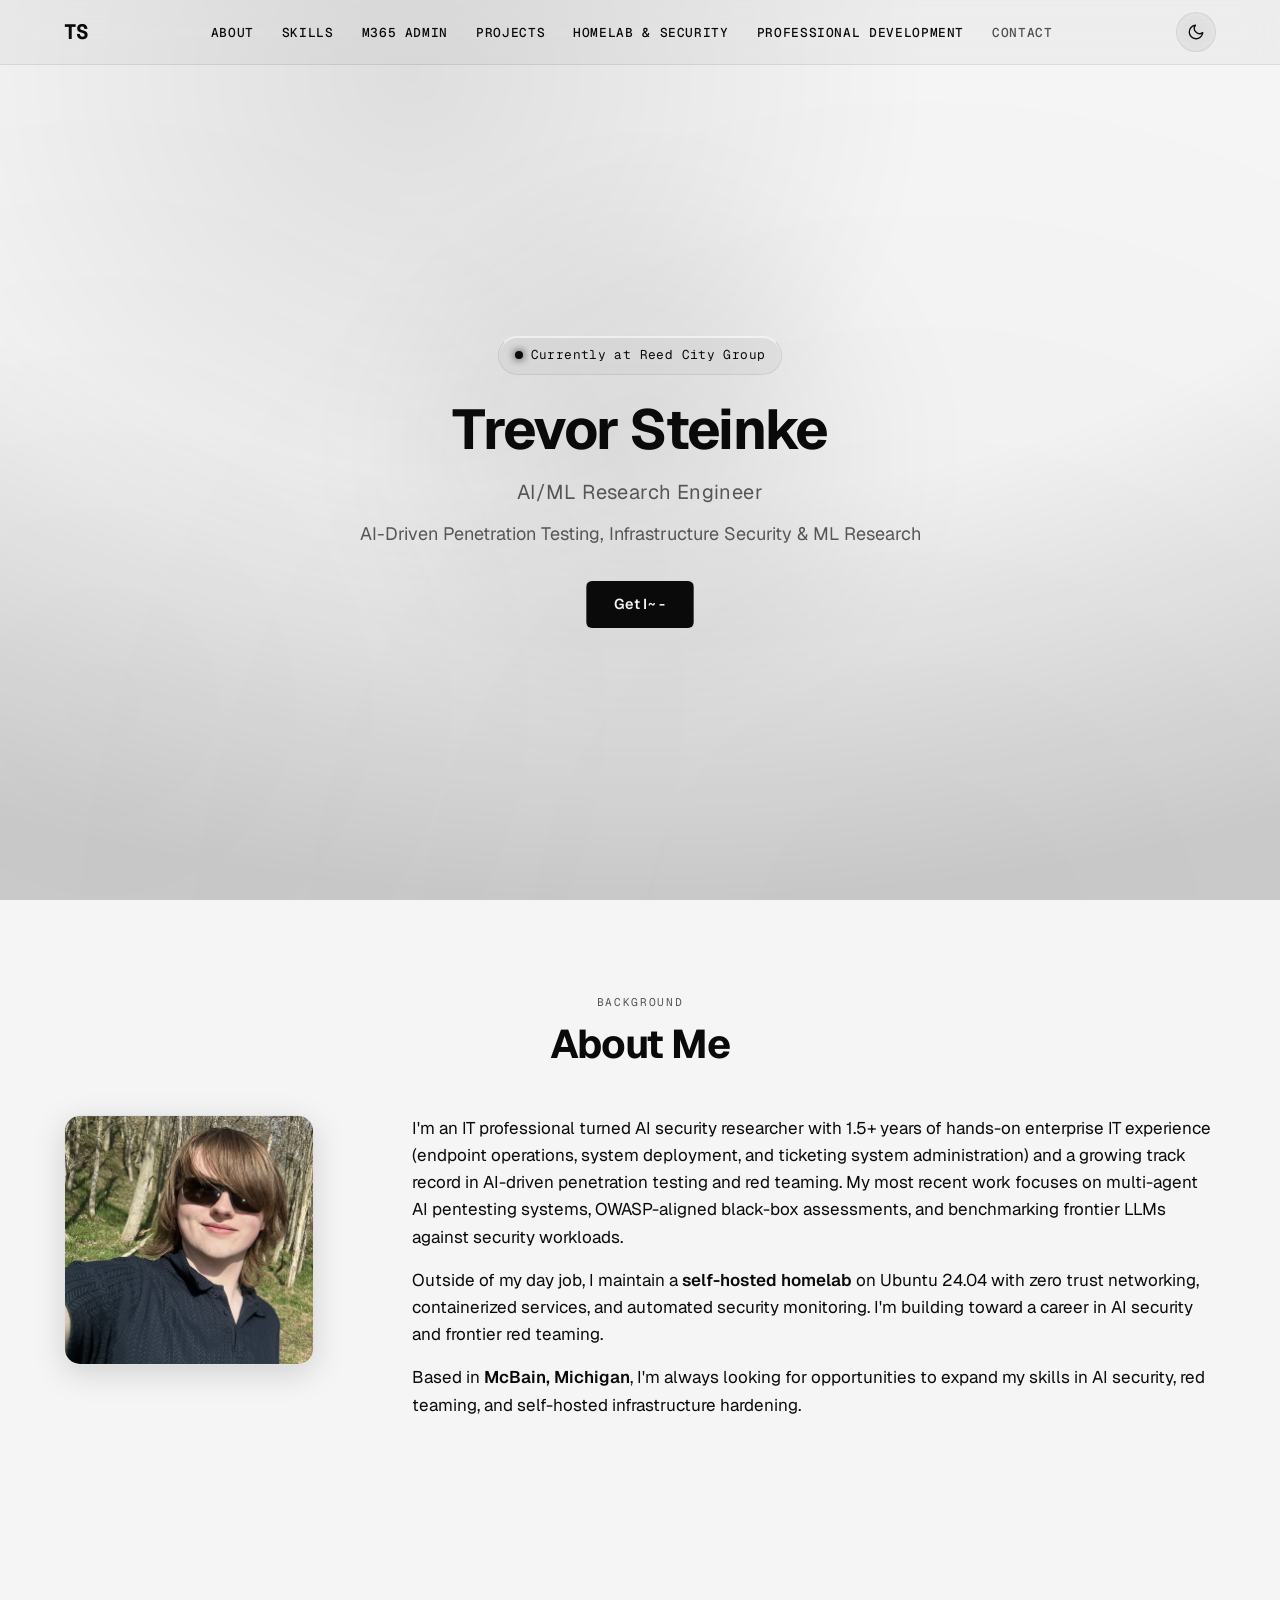
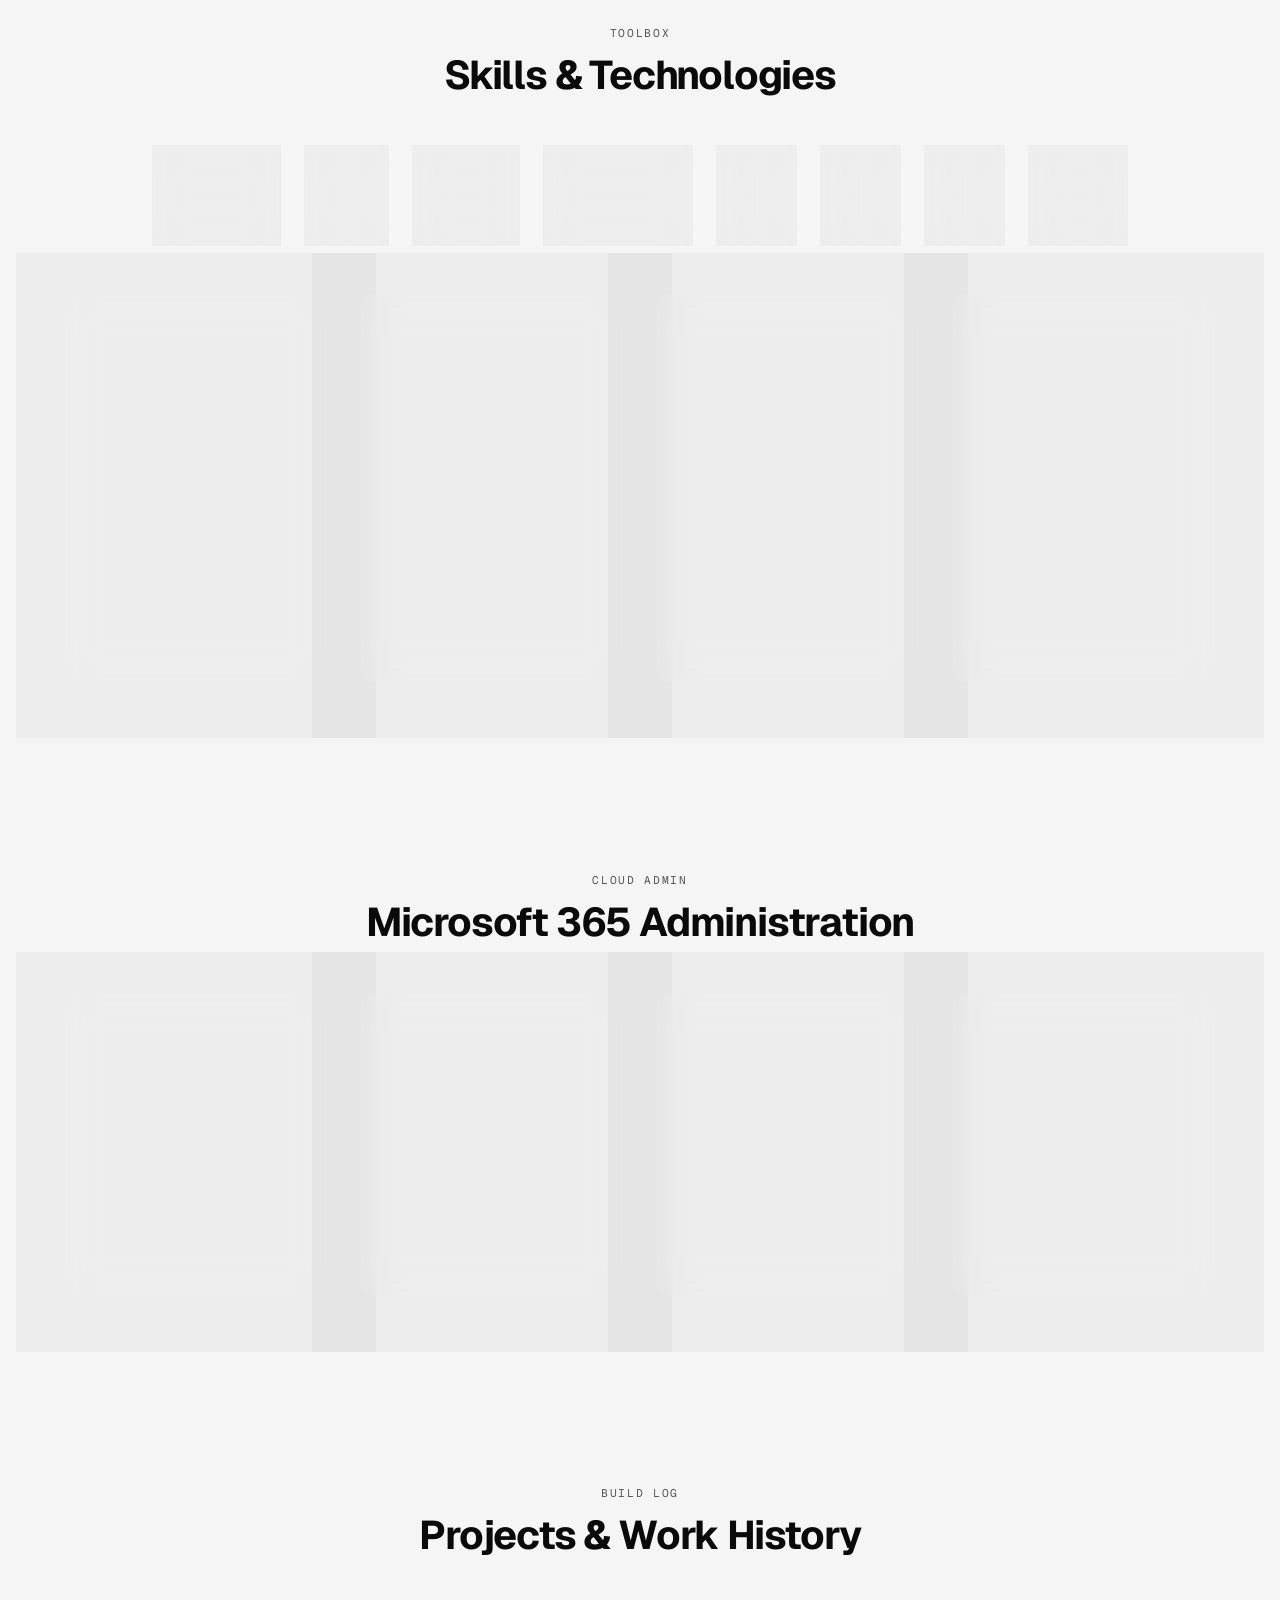
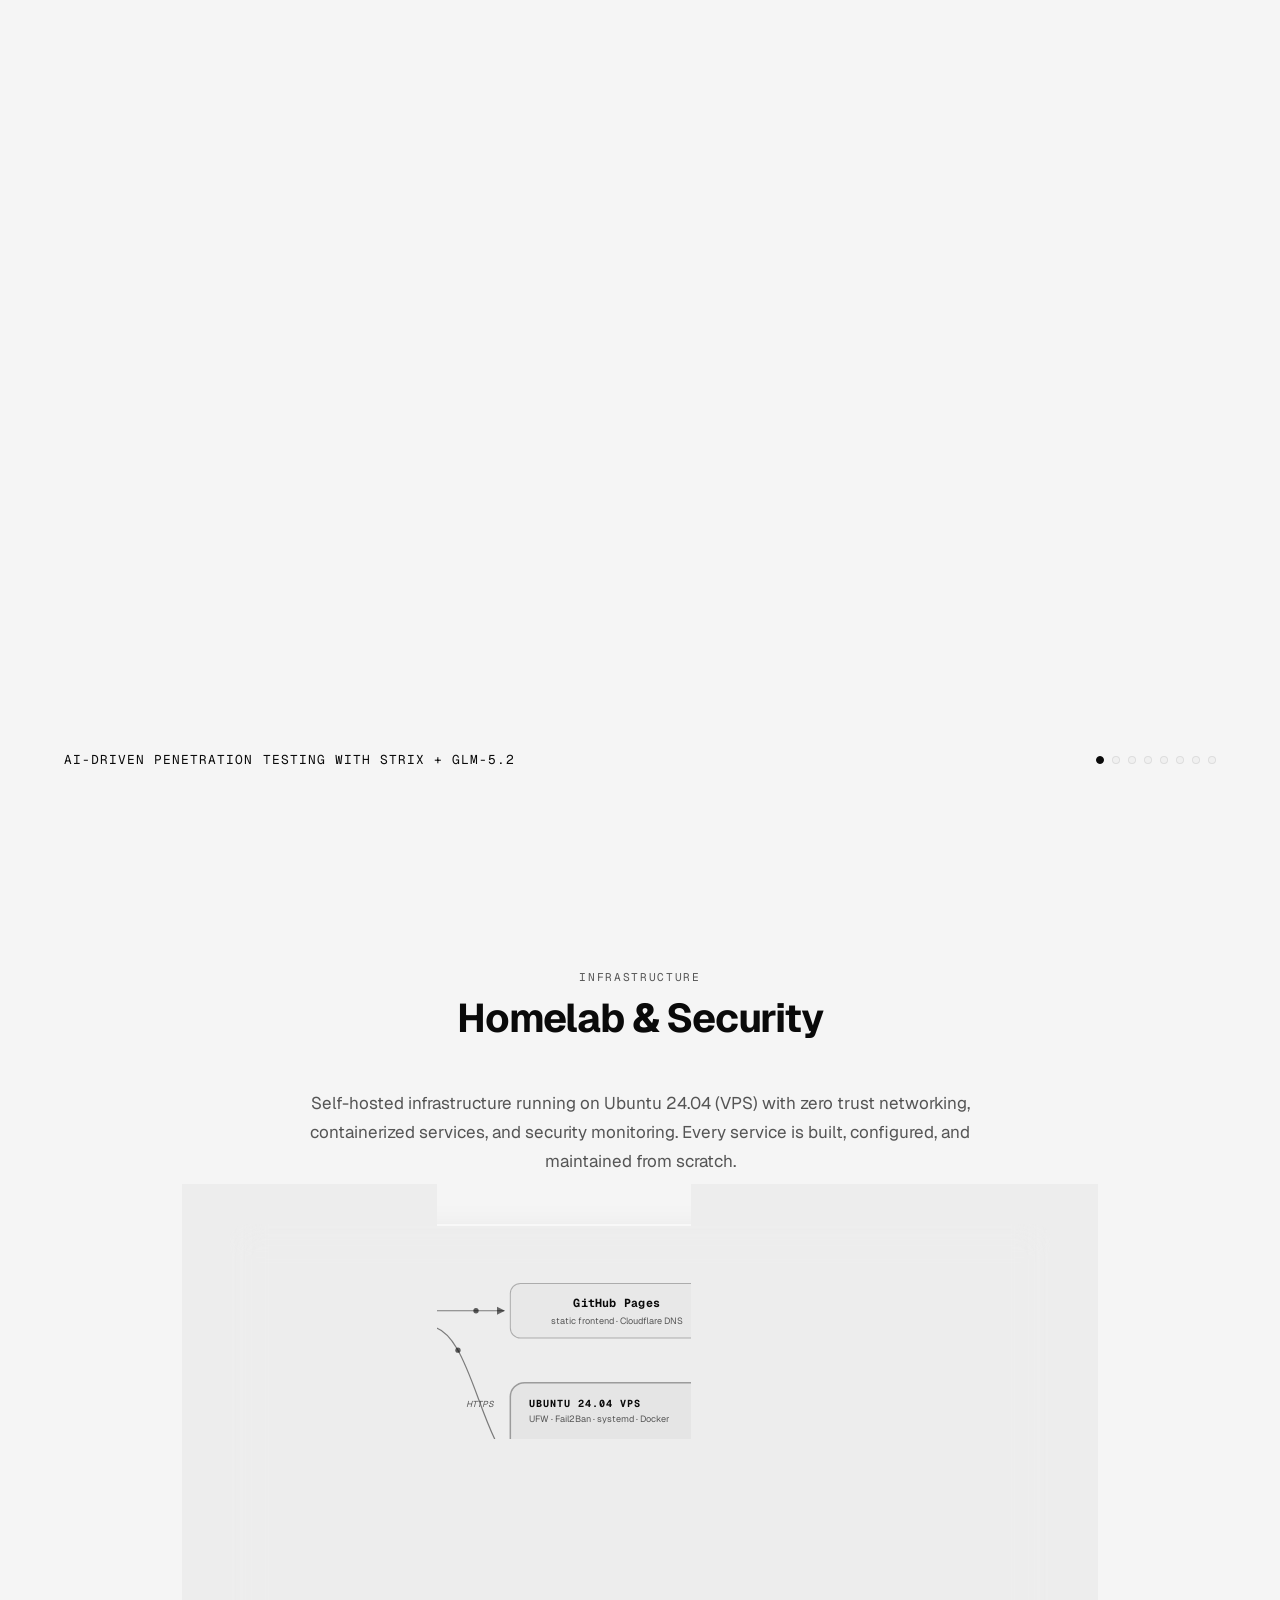
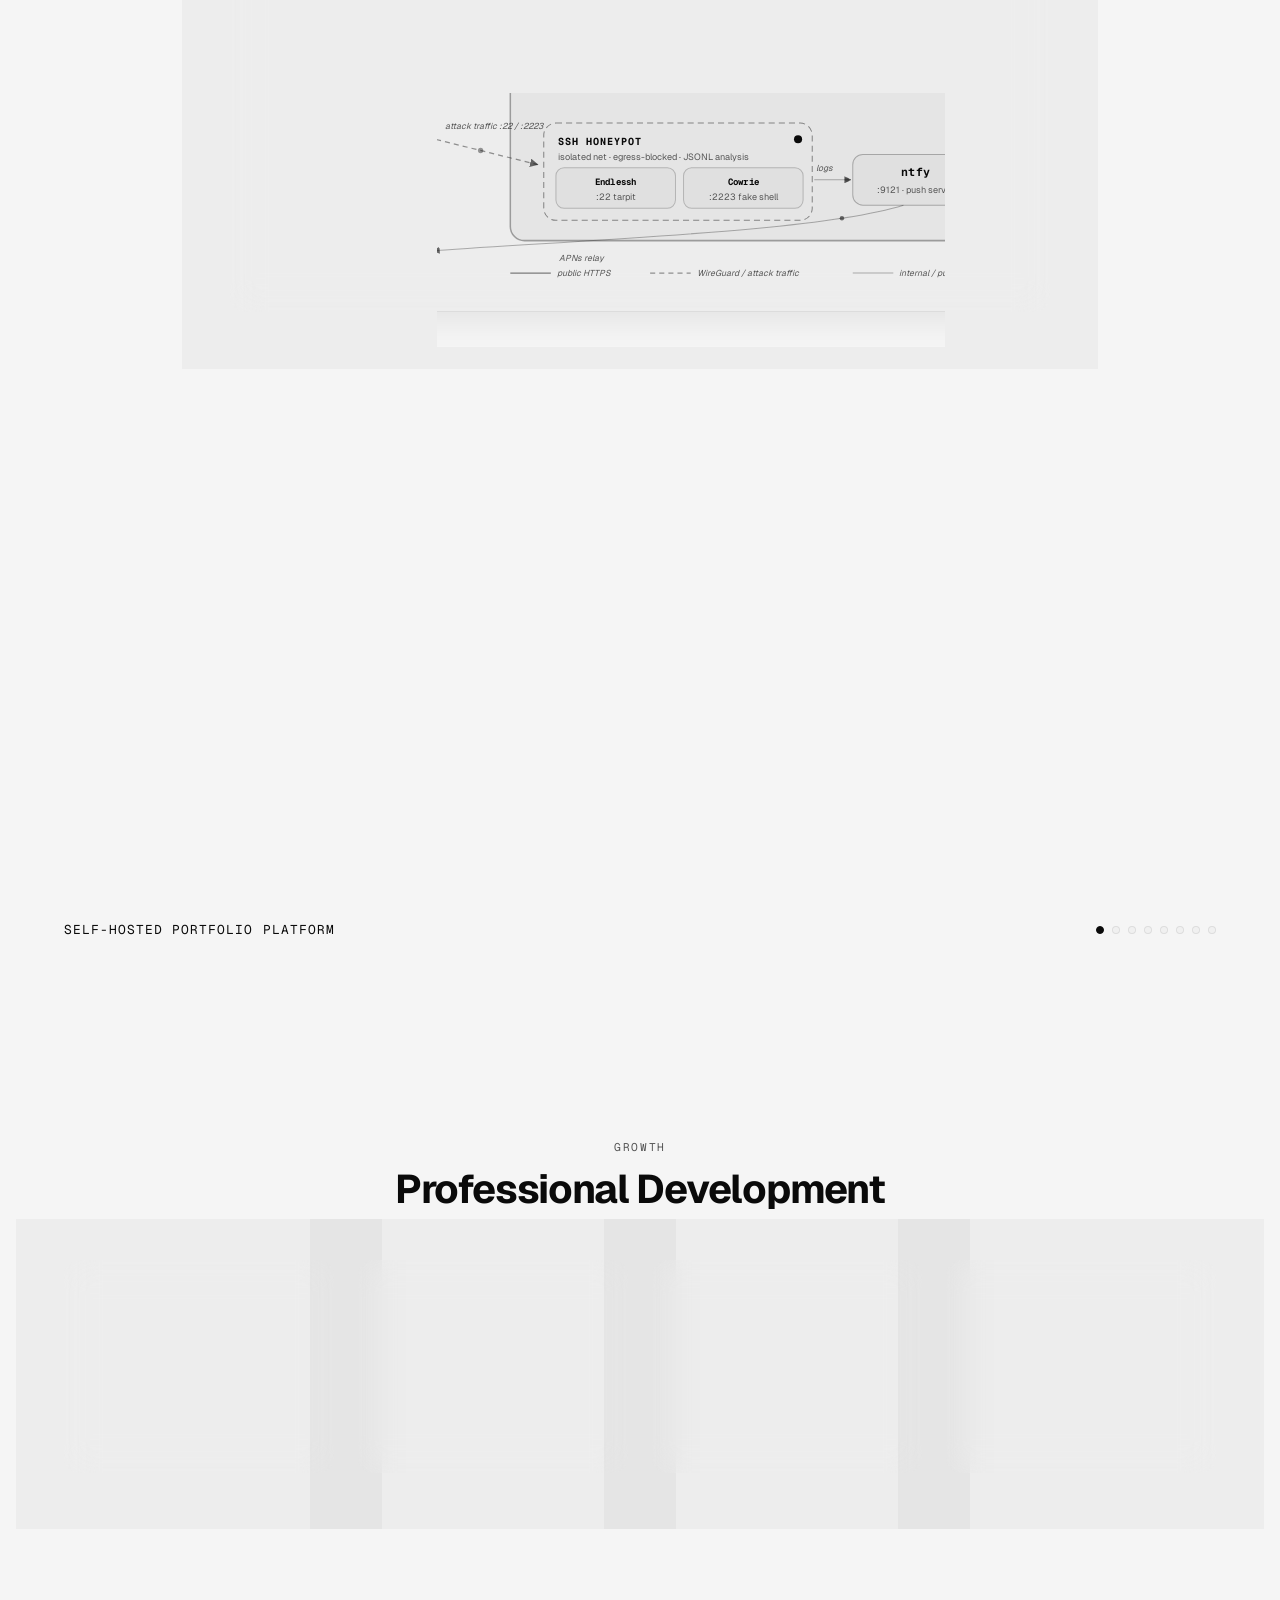
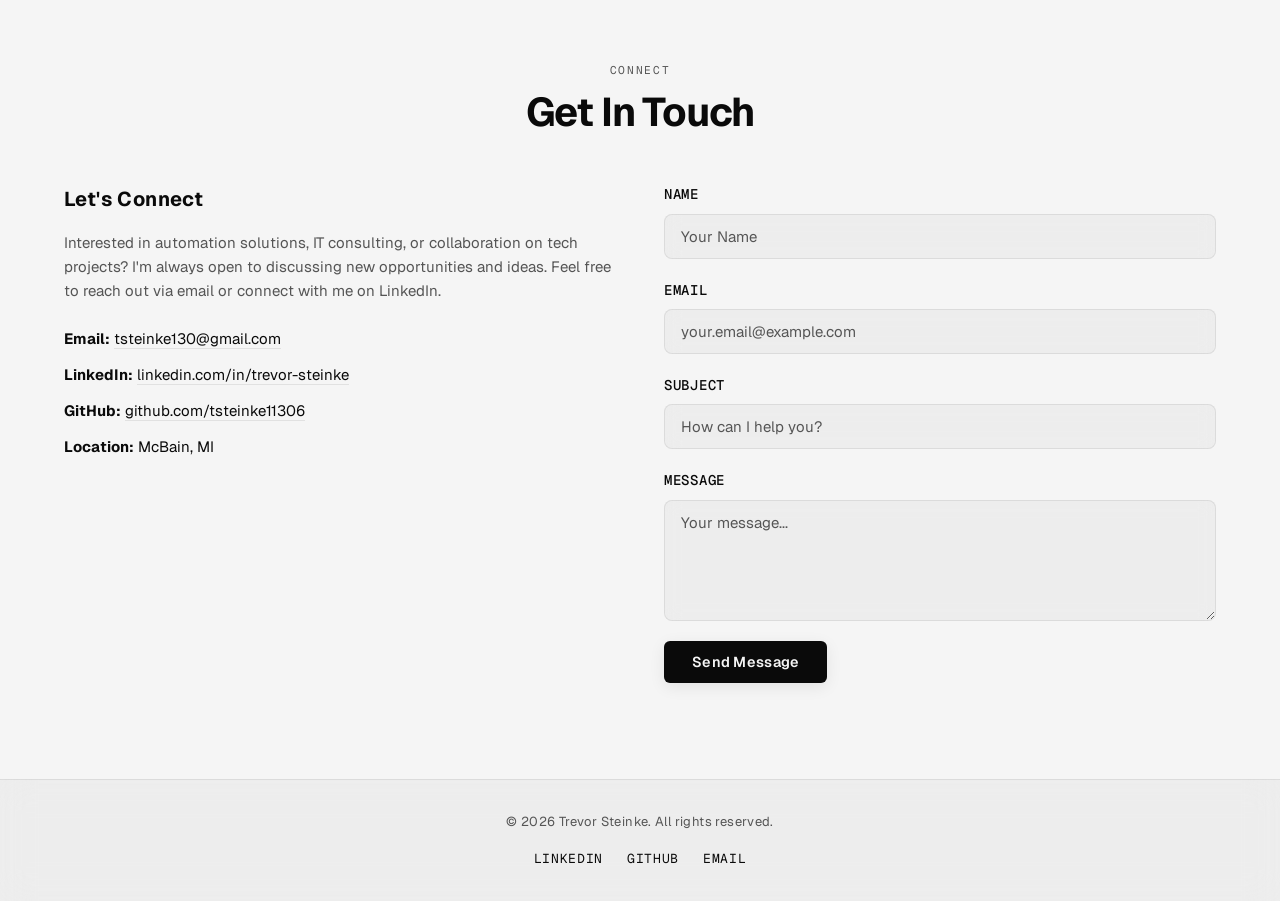
==== commit 0b7e411e: "Add Intigriti 0926 CTF write-up page + sanitized PoC" ====
--- a/index.html
+++ b/index.html
@@ -272,6 +272,27 @@
                 </div>
                 <div class="project-card">
                     <div class="project-header">
+                        <h3 class="project-title">CTF: UNION SQL Injection &mdash; Intigriti 0926</h3>
+                        <span class="project-date">Sept 2026</span>
+                    </div>
+                    <p class="project-description">Solved Intigriti's September 2026 monthly challenge (~6h): UNION-based SQL injection hidden behind a base64-decoded parameter (MySQL 8.0.46, single column). Built an error oracle from 0-byte HTTP 200 responses, fingerprinted the engine via || operator semantics, and extracted the flag from a hidden table through information_schema in one UNION query. Full methodology, wrong-theory post-mortem, and a scripted probe chain in the PoC.</p>
+                    <div class="project-stats">
+                        <span class="pstat"><strong>6h</strong> to solve</span>
+                        <span class="pstat"><strong>1</strong> query to flag</span>
+                        <span class="pstat"><strong>5</strong> techniques</span>
+                    </div>
+                    <div class="project-tags">
+                        <span class="tag">SQL Injection</span>
+                        <span class="tag">CTF</span>
+                        <span class="tag">MySQL</span>
+                        <span class="tag">Python</span>
+                        <span class="tag">Web Security</span>
+                        <a href="ctf-0926-writeup.html" target="_blank" class="tag tag-link">Full Write-up &rarr;</a>
+                        <a href="https://raw.githubusercontent.com/tsteinke11306/trevor-steinke-portfolio/main/ctf-0926-sqli-poc.py" target="_blank" class="tag tag-link">PoC &rarr;</a>
+                    </div>
+                </div>
+                <div class="project-card">
+                    <div class="project-header">
                         <h3 class="project-title">Automated Bug Bounty Recon Pipeline</h3>
                         <span class="project-date">Personal Project</span>
                     </div>
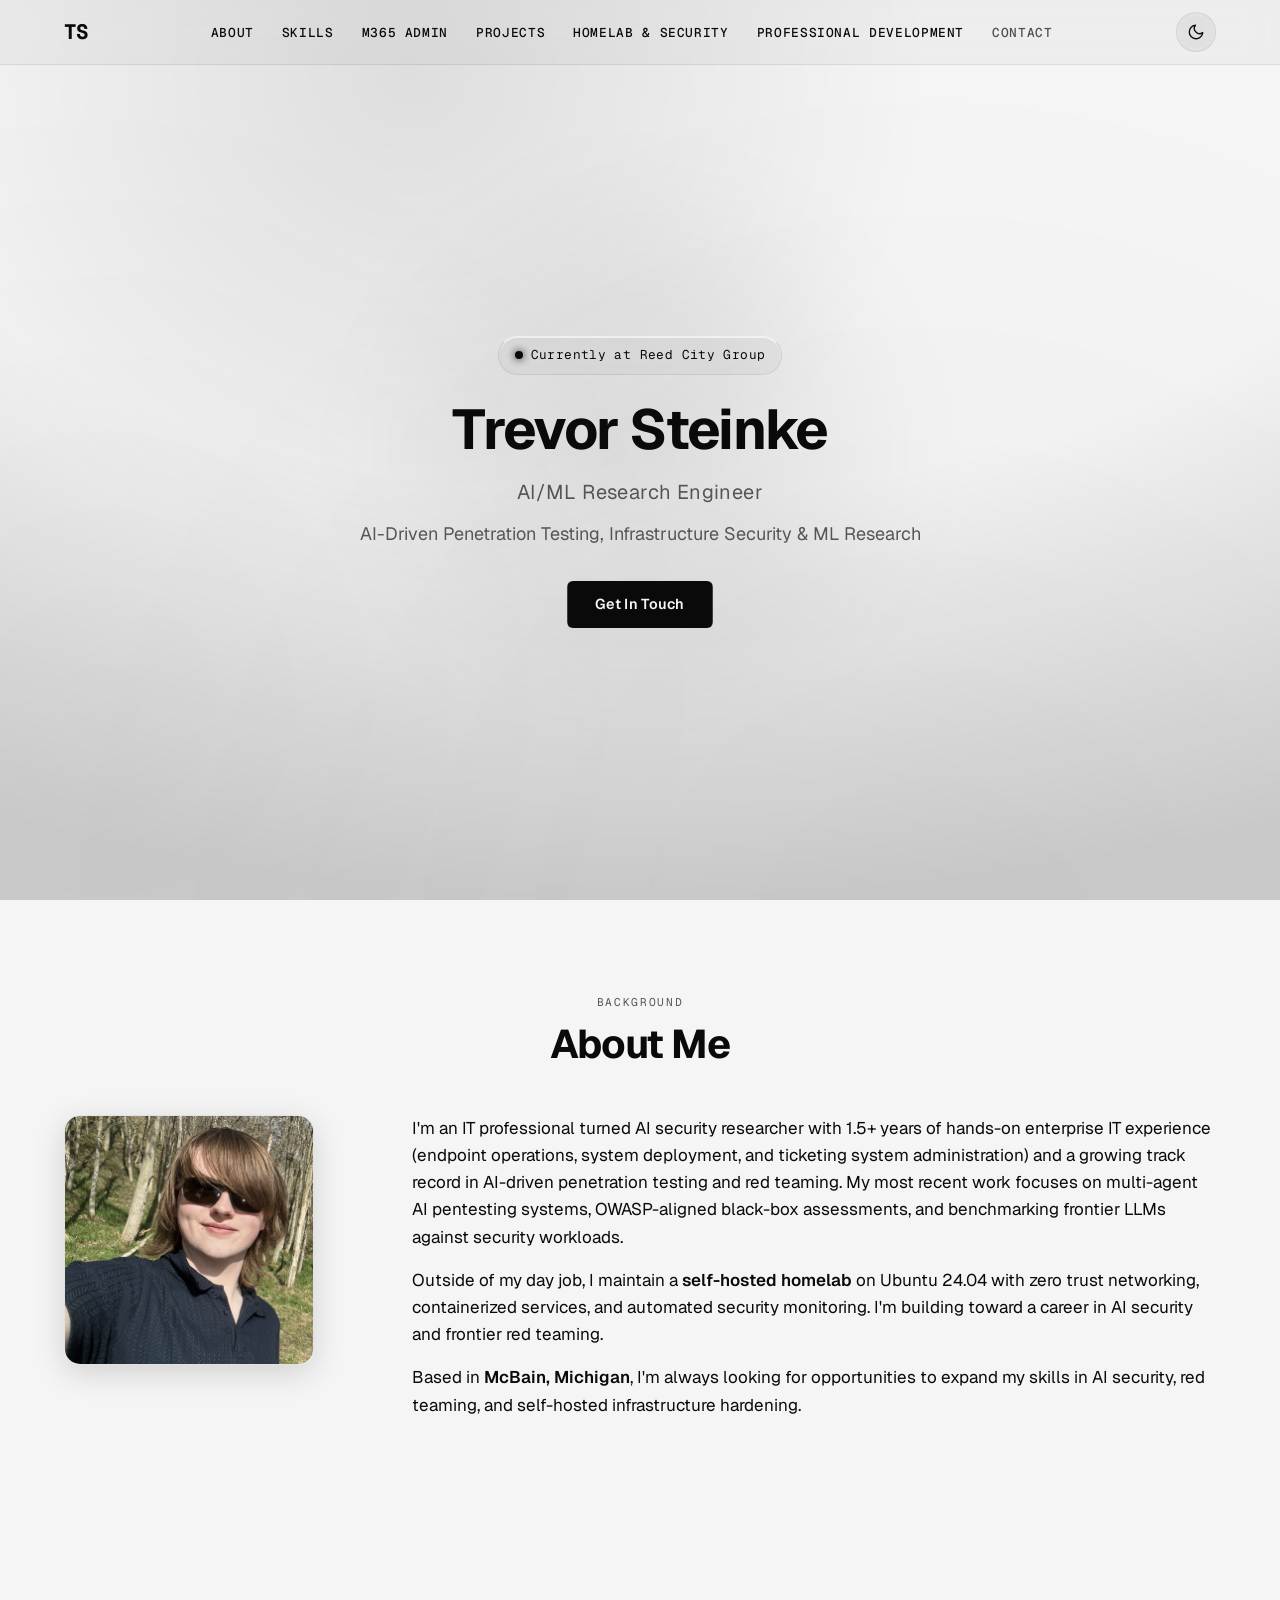
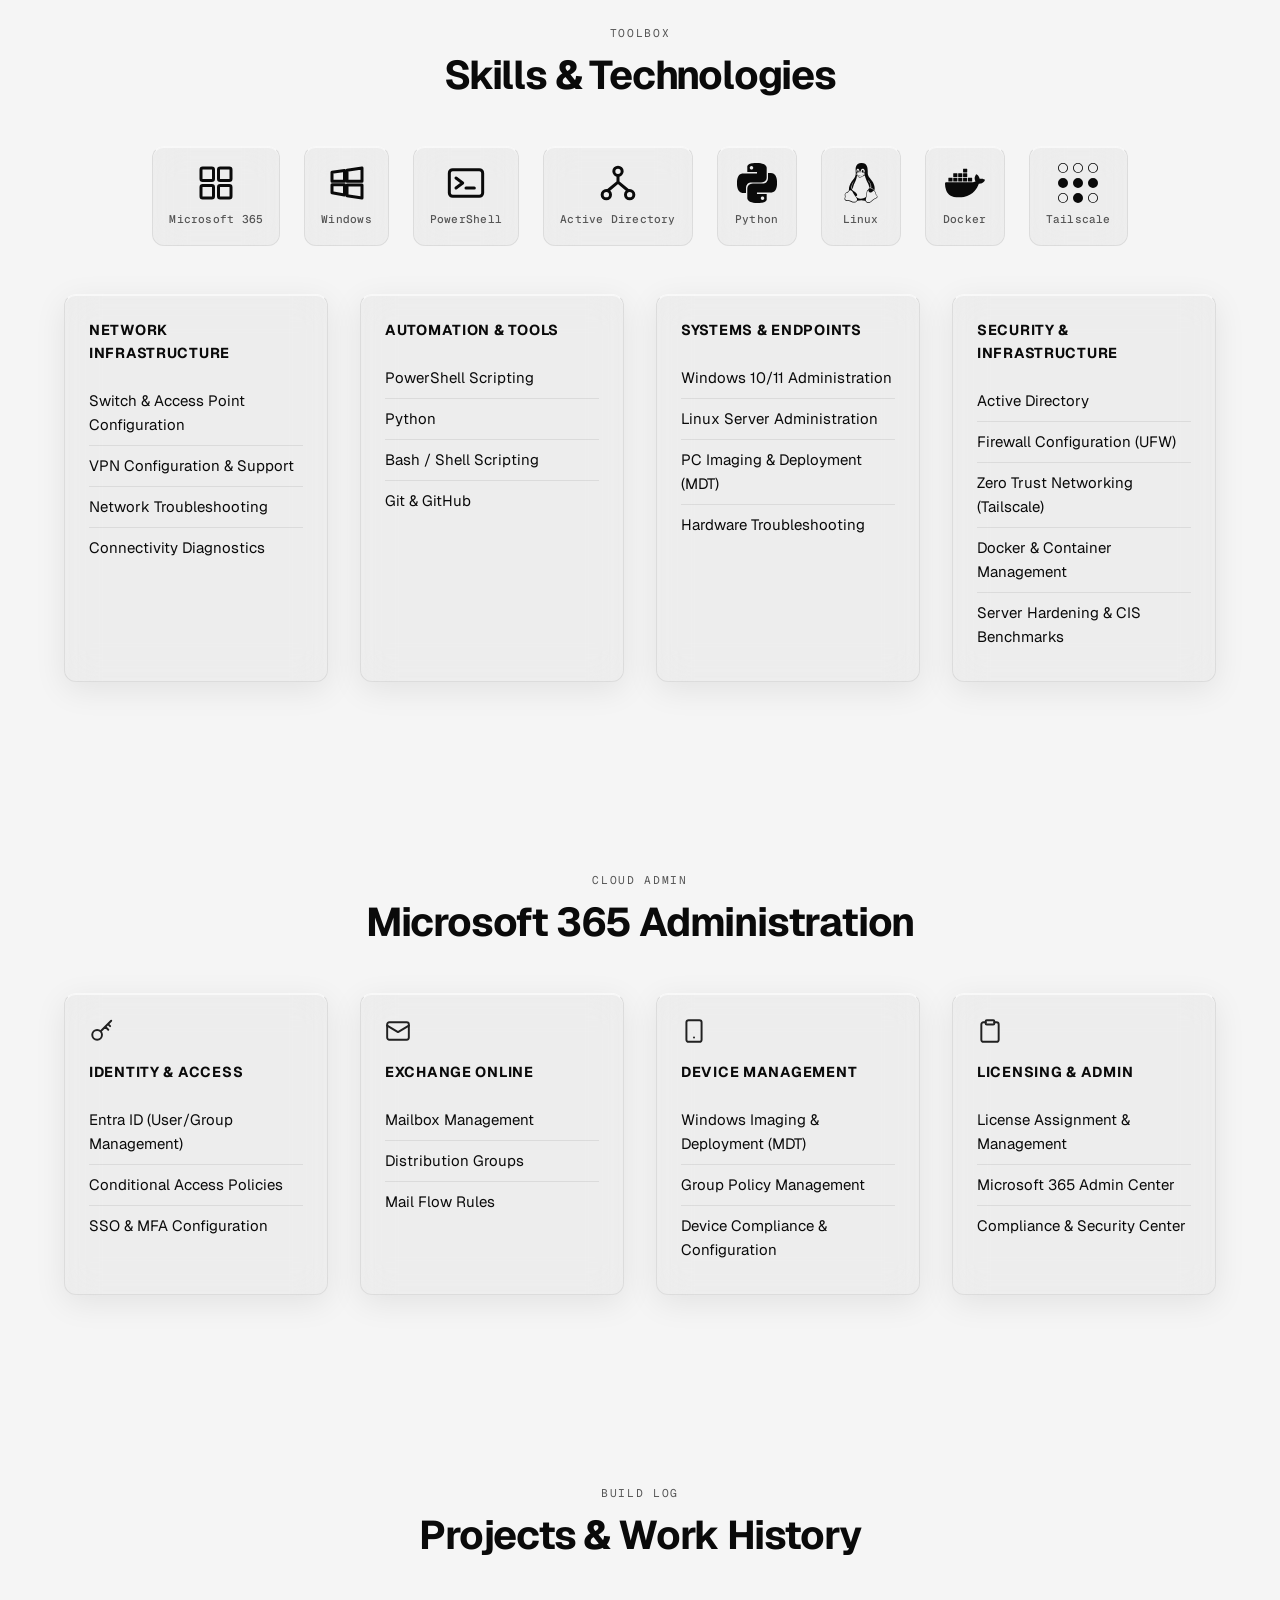
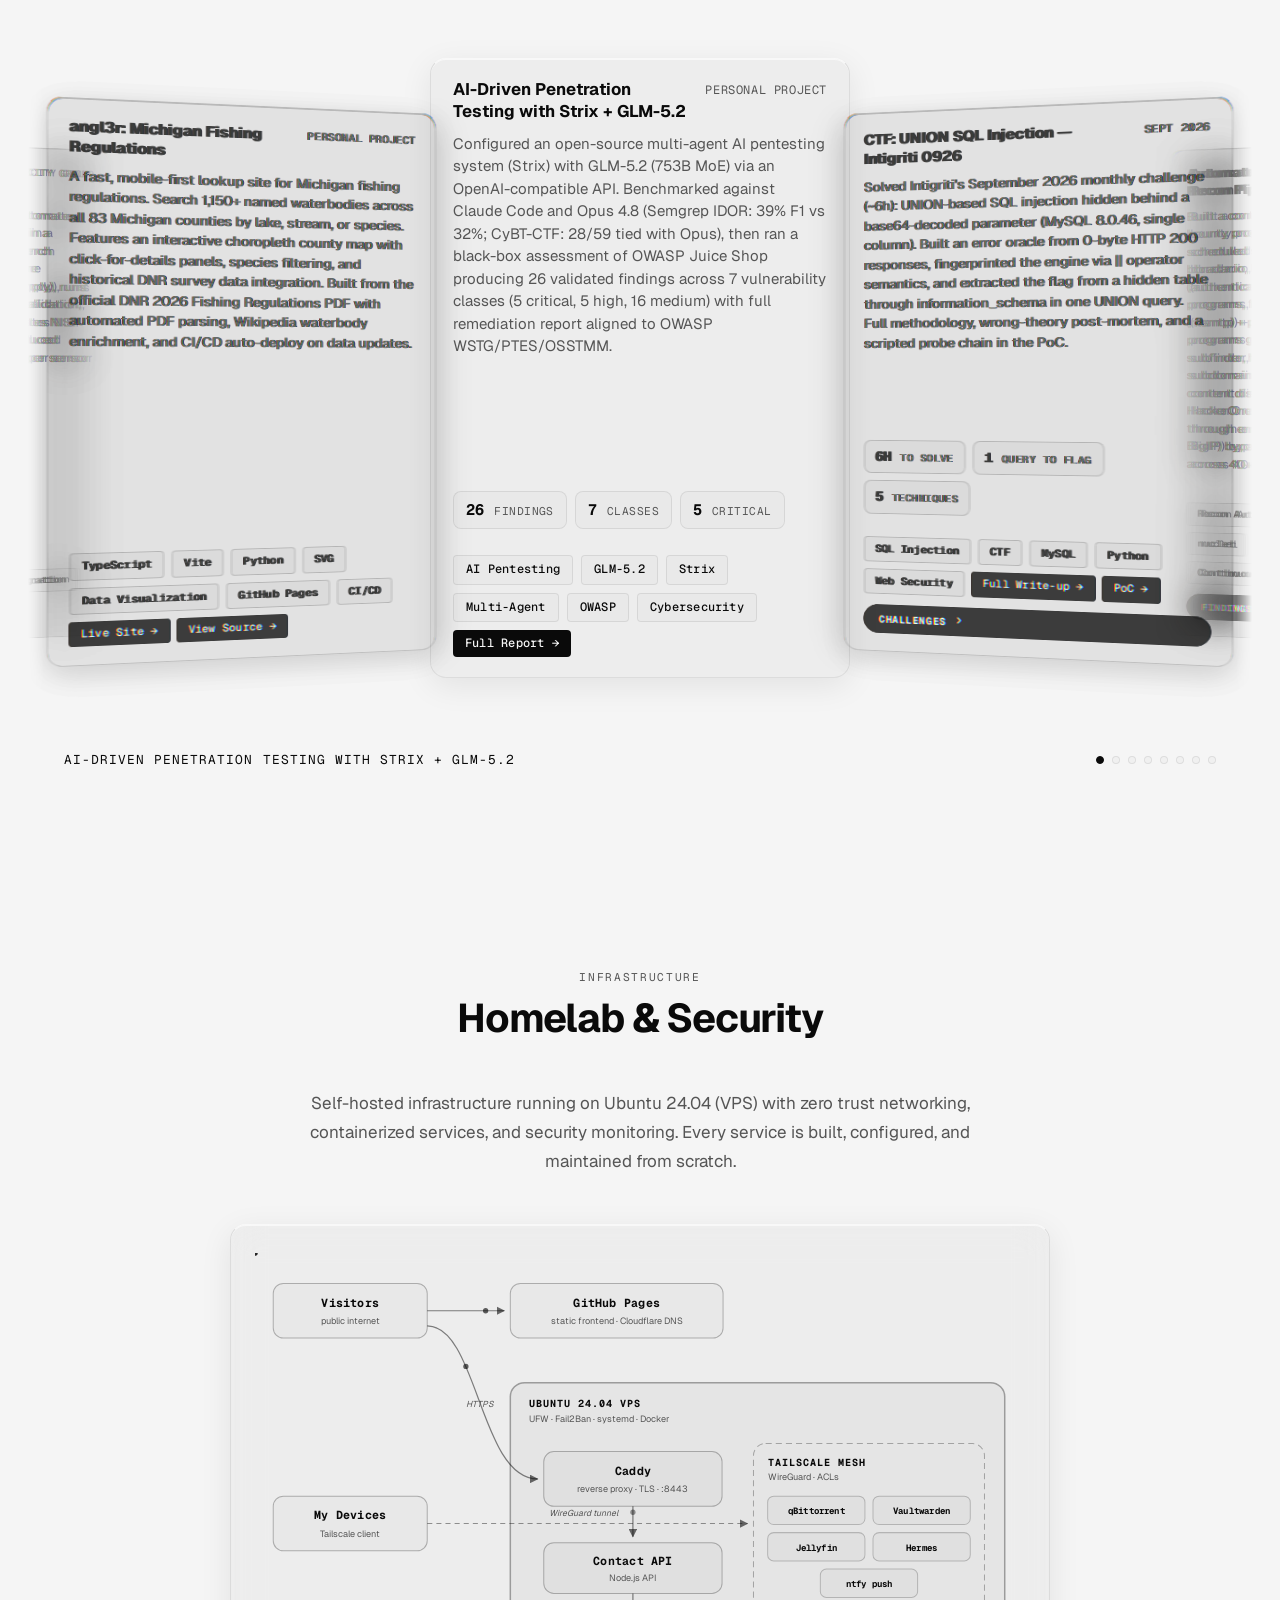
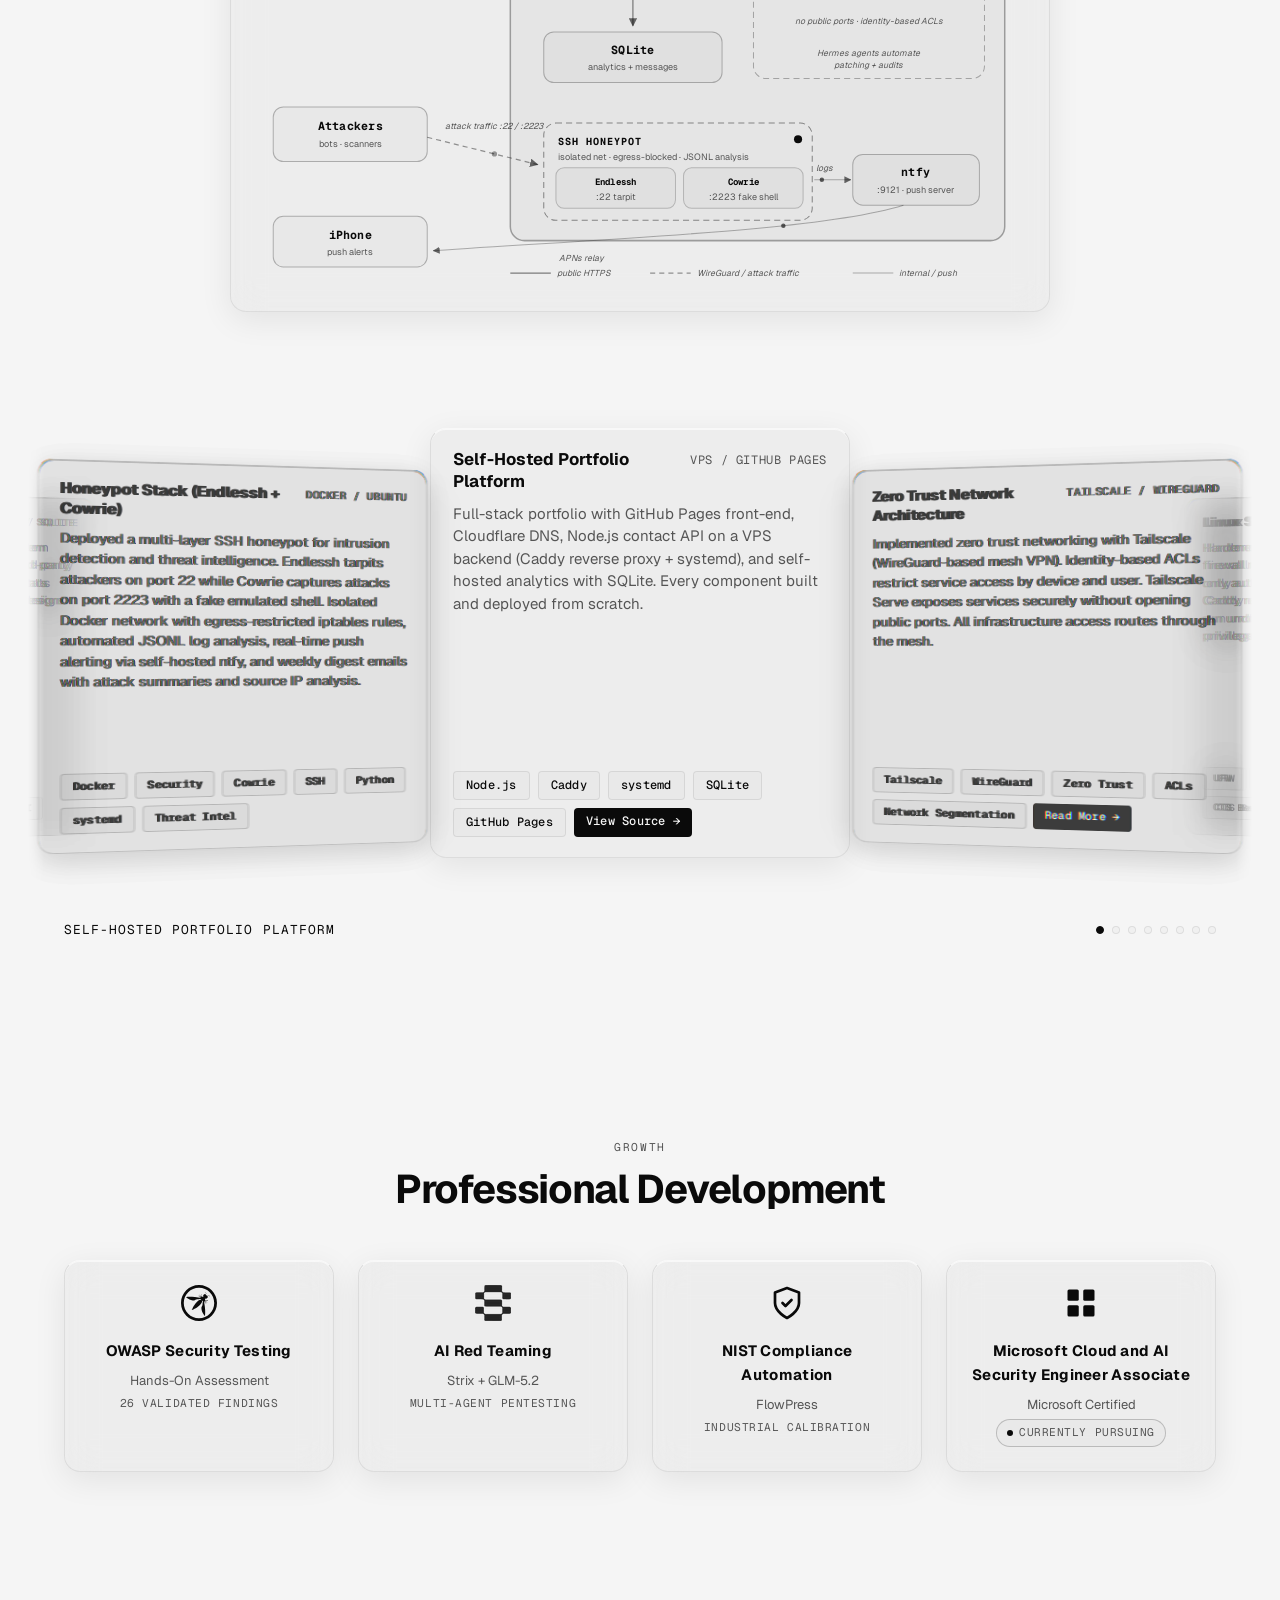
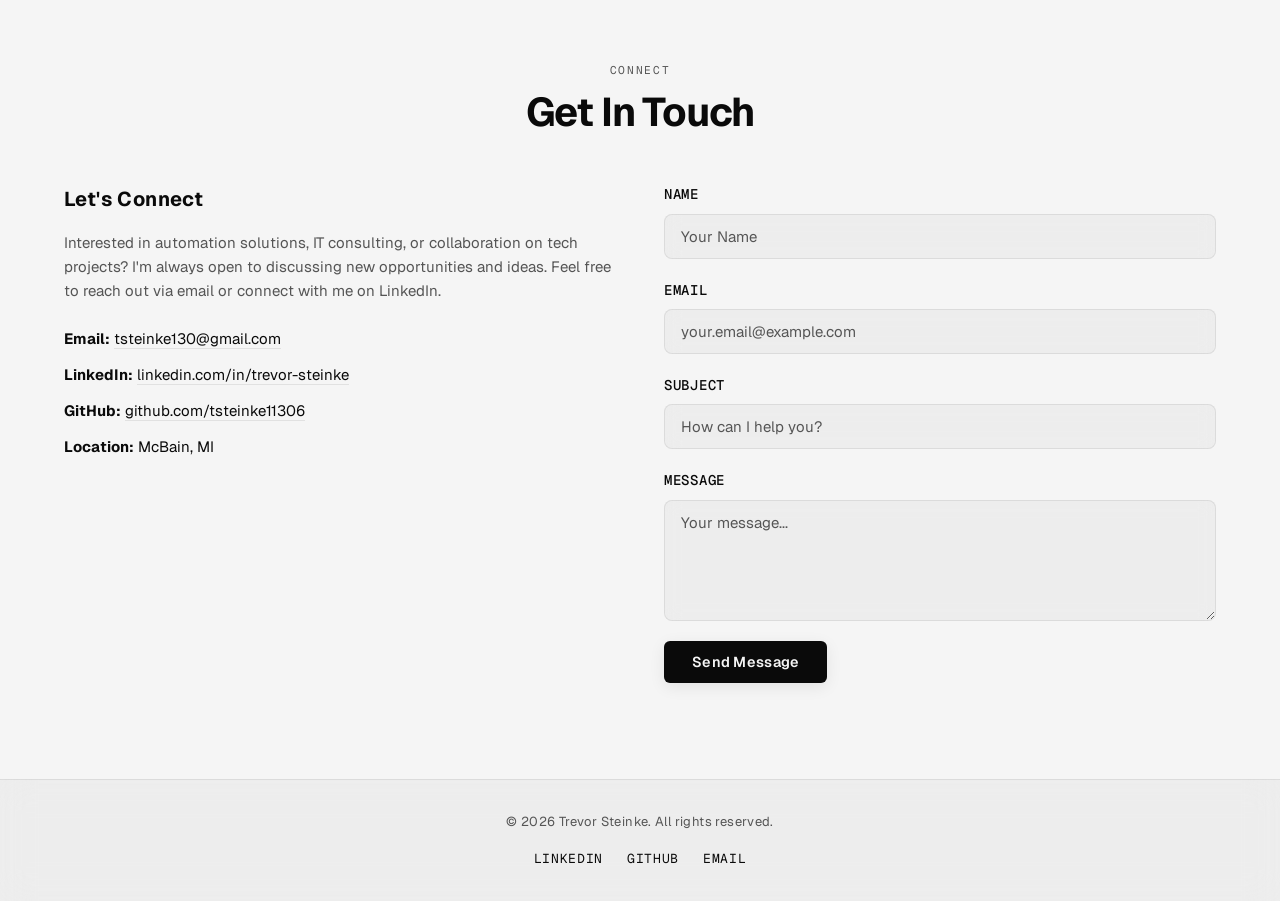
==== commit 2bb583a6: "Add MAGNIFIC deep-link finding + CTF challenges drawer; mark Adobe finding duplicate" ====
--- a/index.html
+++ b/index.html
@@ -290,6 +290,36 @@
                         <a href="ctf-0926-writeup.html" target="_blank" class="tag tag-link">Full Write-up &rarr;</a>
                         <a href="https://raw.githubusercontent.com/tsteinke11306/trevor-steinke-portfolio/main/ctf-0926-sqli-poc.py" target="_blank" class="tag tag-link">PoC &rarr;</a>
                     </div>
+                    <button type="button" class="car-drawer-btn" data-drawer-open aria-expanded="false" aria-controls="ctf-findings">
+                        Challenges
+                        <span class="chev" aria-hidden="true"><svg width="12" height="12" viewBox="0 0 24 24" fill="none" stroke="currentColor" stroke-width="2.2" stroke-linecap="round" stroke-linejoin="round"><path d="M9 18l6-6-6-6"/></svg></span>
+                    </button>
+                    <aside class="car-drawer" id="ctf-findings" role="dialog" aria-label="CTF challenge log" aria-hidden="true">
+                        <button type="button" class="car-drawer-close" data-drawer-close aria-label="Close challenge log">
+                            <svg width="14" height="14" viewBox="0 0 24 24" fill="none" stroke="currentColor" stroke-width="2" stroke-linecap="round" stroke-linejoin="round"><path d="M18 6L6 18M6 6l12 12"/></svg>
+                        </button>
+                        <h4>CTF Challenge Log</h4>
+                        <div class="drawer-scroll" data-drawer-list></div>
+                    </aside>
+                    <aside class="car-detail" aria-hidden="true" role="dialog" aria-label="Challenge detail">
+                        <button type="button" class="car-drawer-close" data-detail-close aria-label="Close challenge detail">
+                            <svg width="14" height="14" viewBox="0 0 24 24" fill="none" stroke="currentColor" stroke-width="2" stroke-linecap="round" stroke-linejoin="round"><path d="M18 6L6 18M6 6l12 12"/></svg>
+                        </button>
+                        <button type="button" class="d-nav" data-detail-back>
+                            <svg width="11" height="11" viewBox="0 0 24 24" fill="none" stroke="currentColor" stroke-width="2.4" stroke-linecap="round" stroke-linejoin="round"><path d="M15 18l-6-6 6-6"/></svg>
+                            All challenges
+                        </button>
+                        <div class="car-detail-head">
+                            <h4>Detail</h4>
+                        </div>
+                        <div class="d-title" data-detail-title></div>
+                        <div class="d-sevrow">
+                            <span class="finding-sev" data-detail-sev></span>
+                            <span class="d-meta" data-detail-meta></span>
+                        </div>
+                        <div data-detail-body></div>
+                        <div data-detail-linkrow></div>
+                    </aside>
                 </div>
                 <div class="project-card">
                     <div class="project-header">
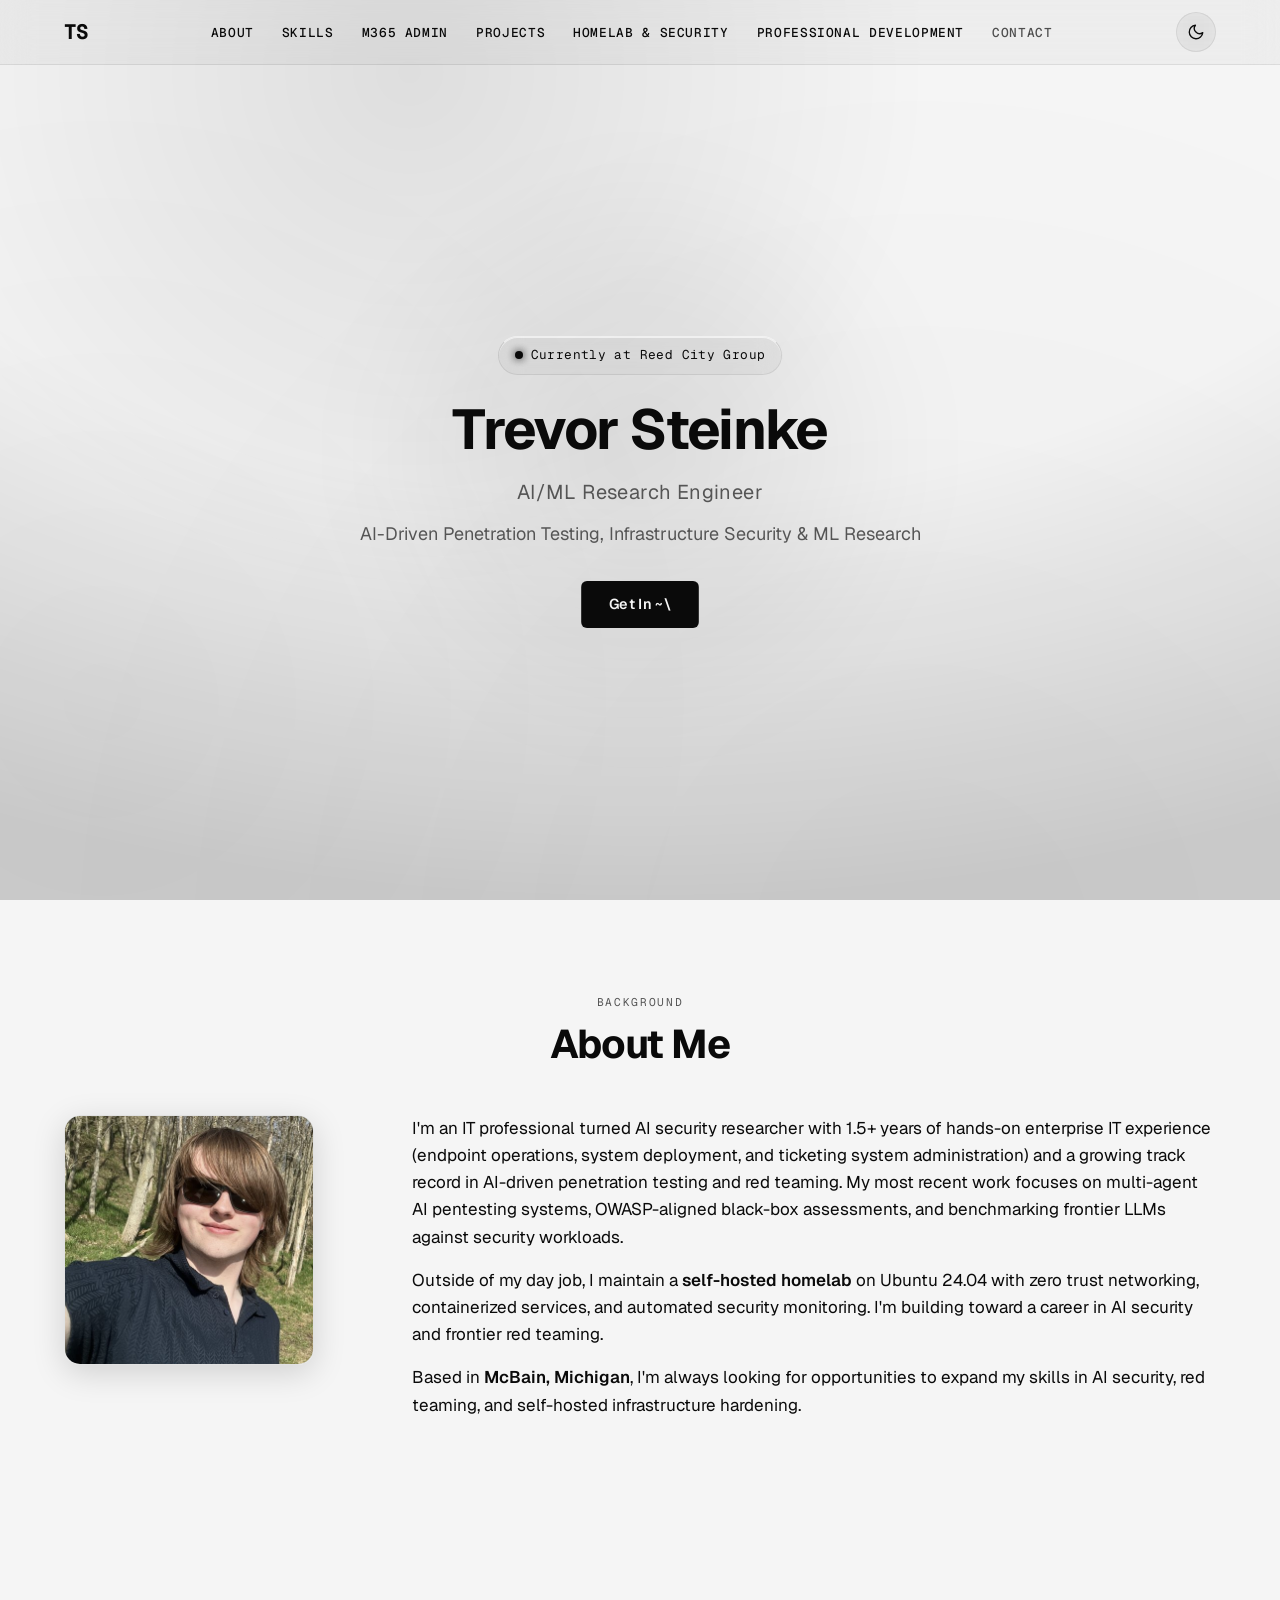
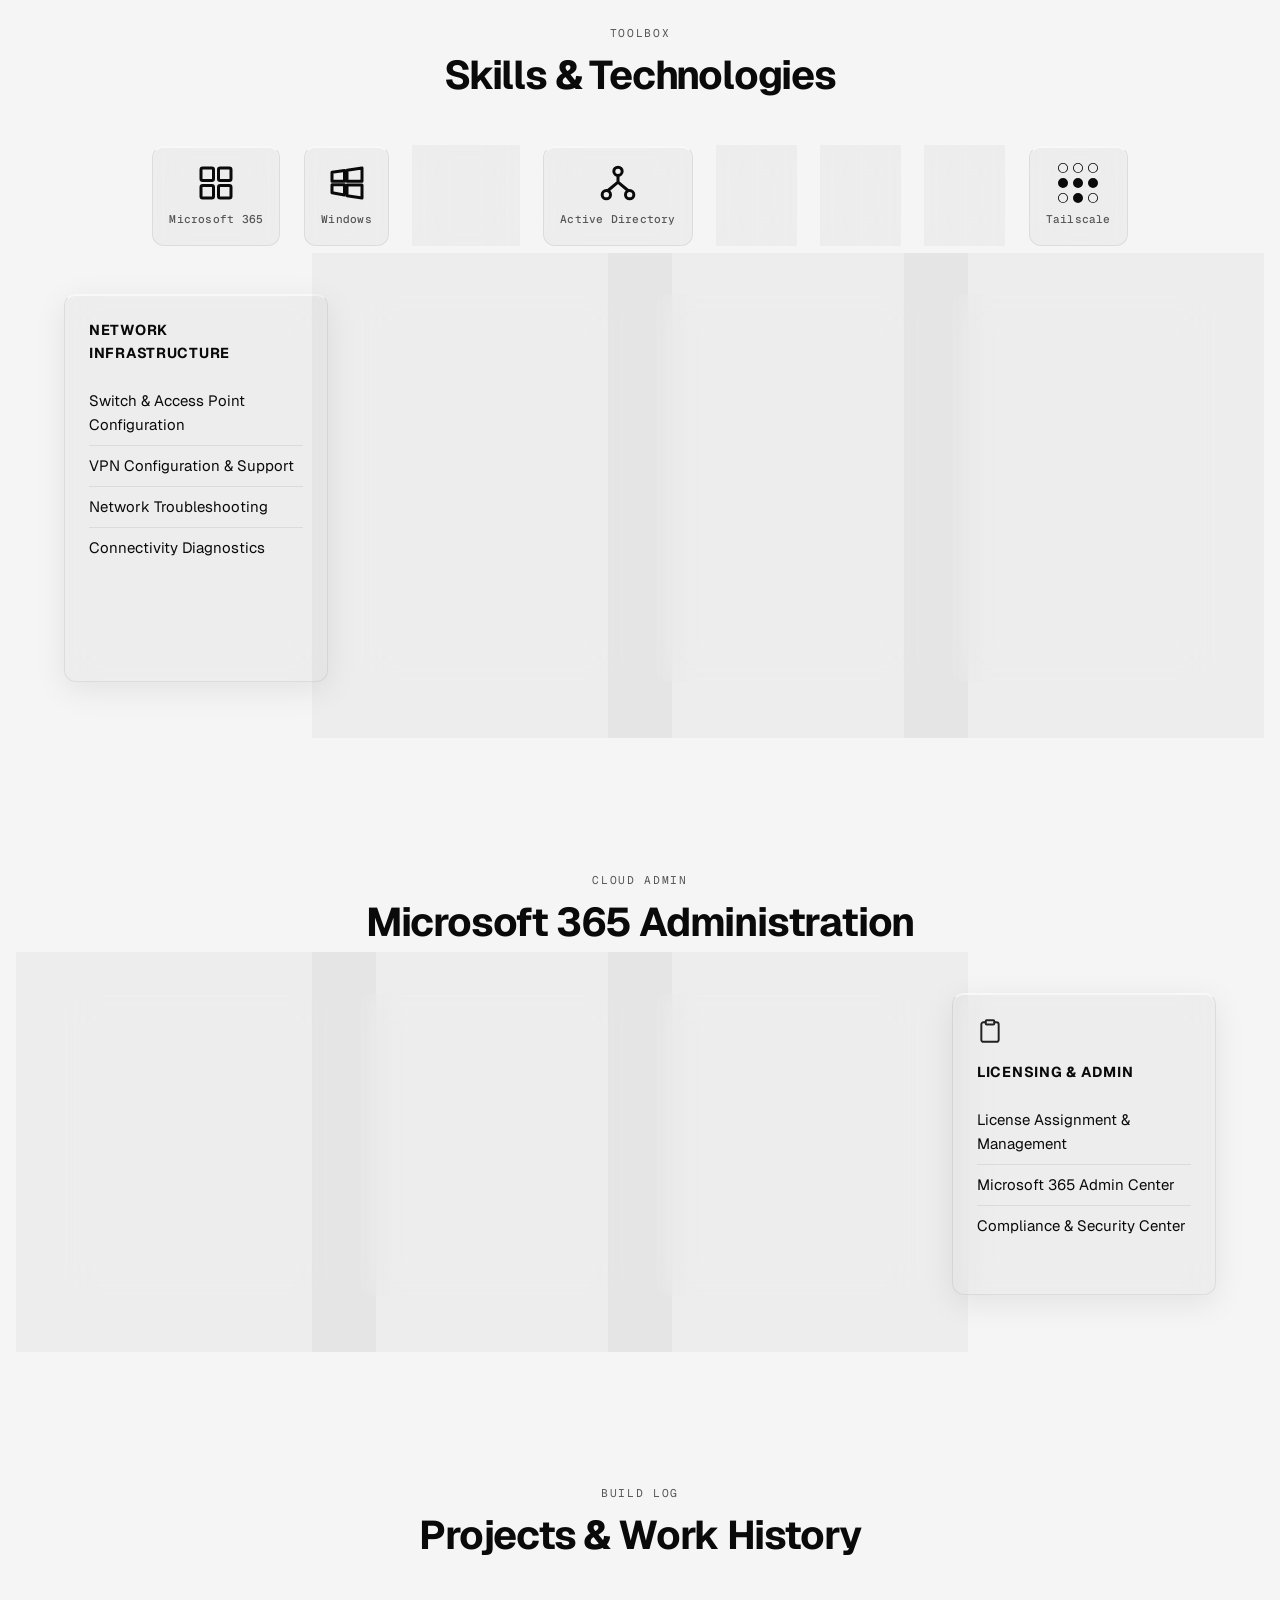
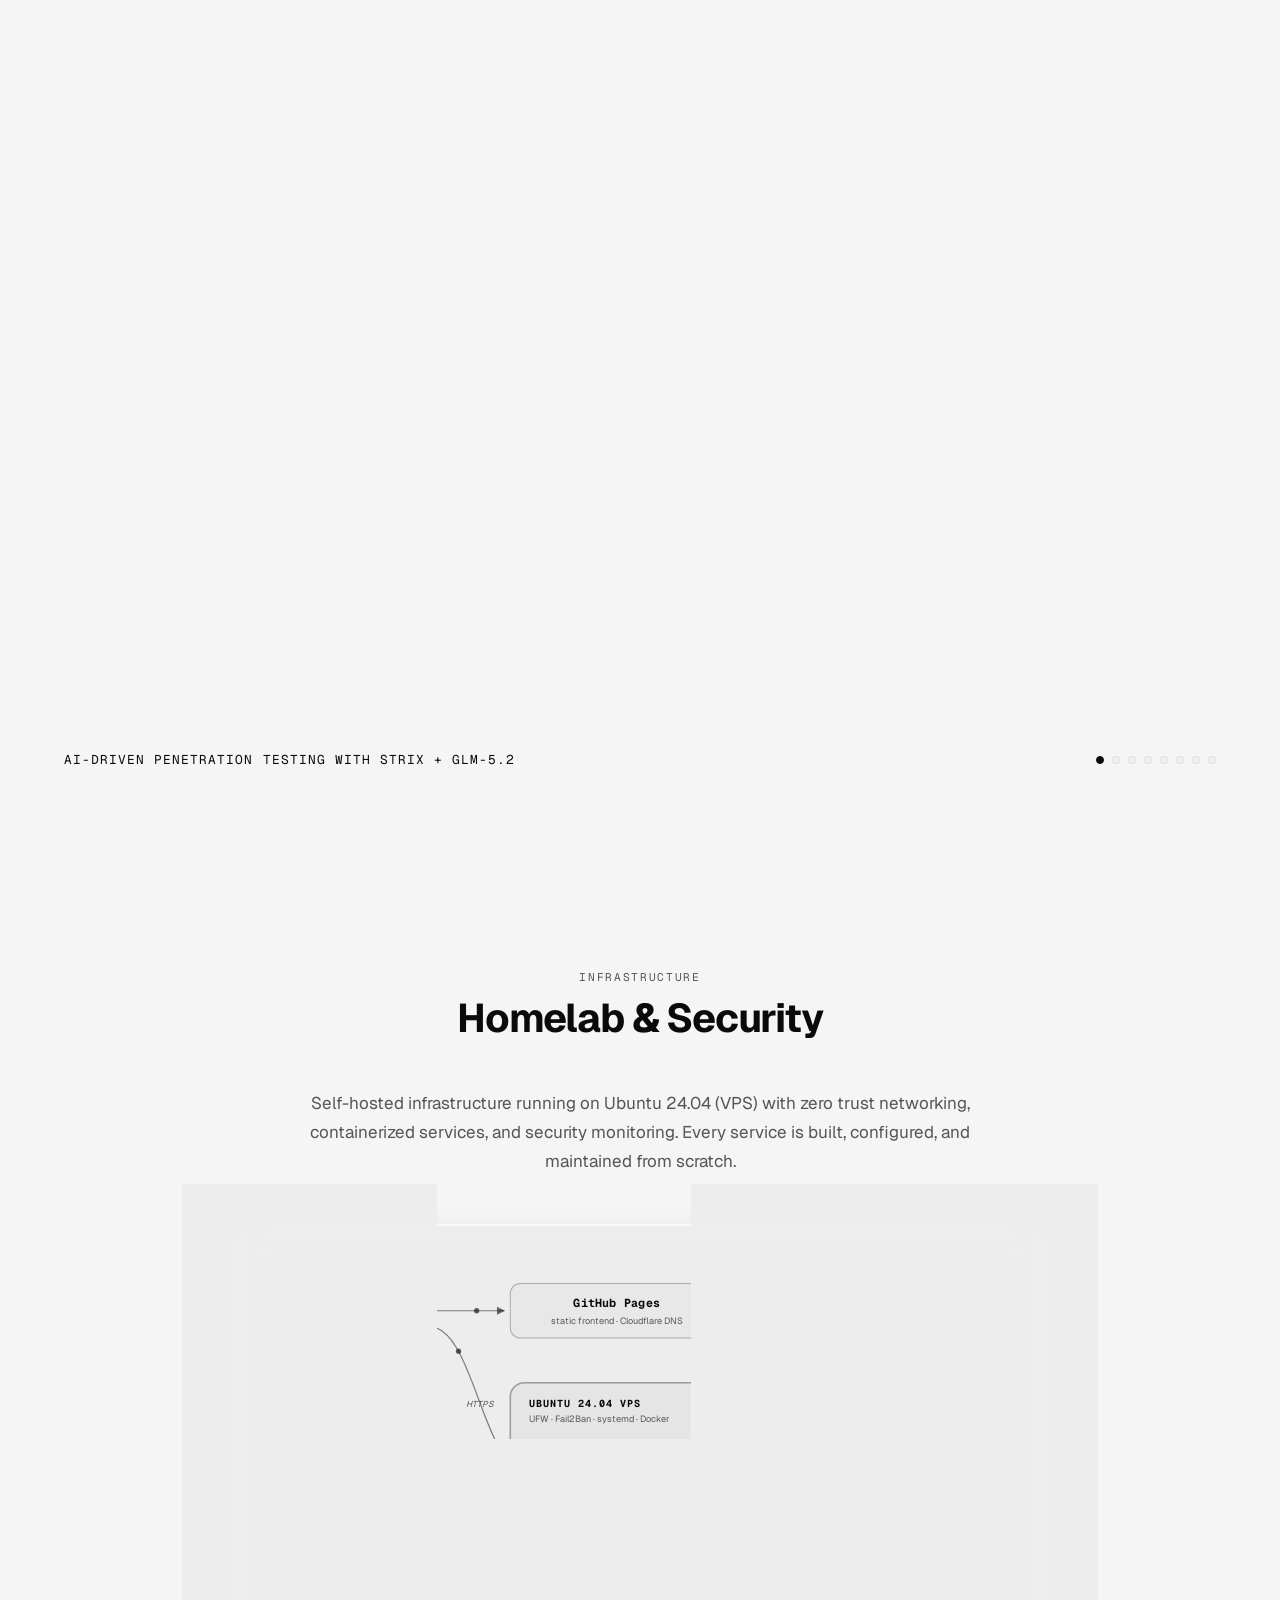
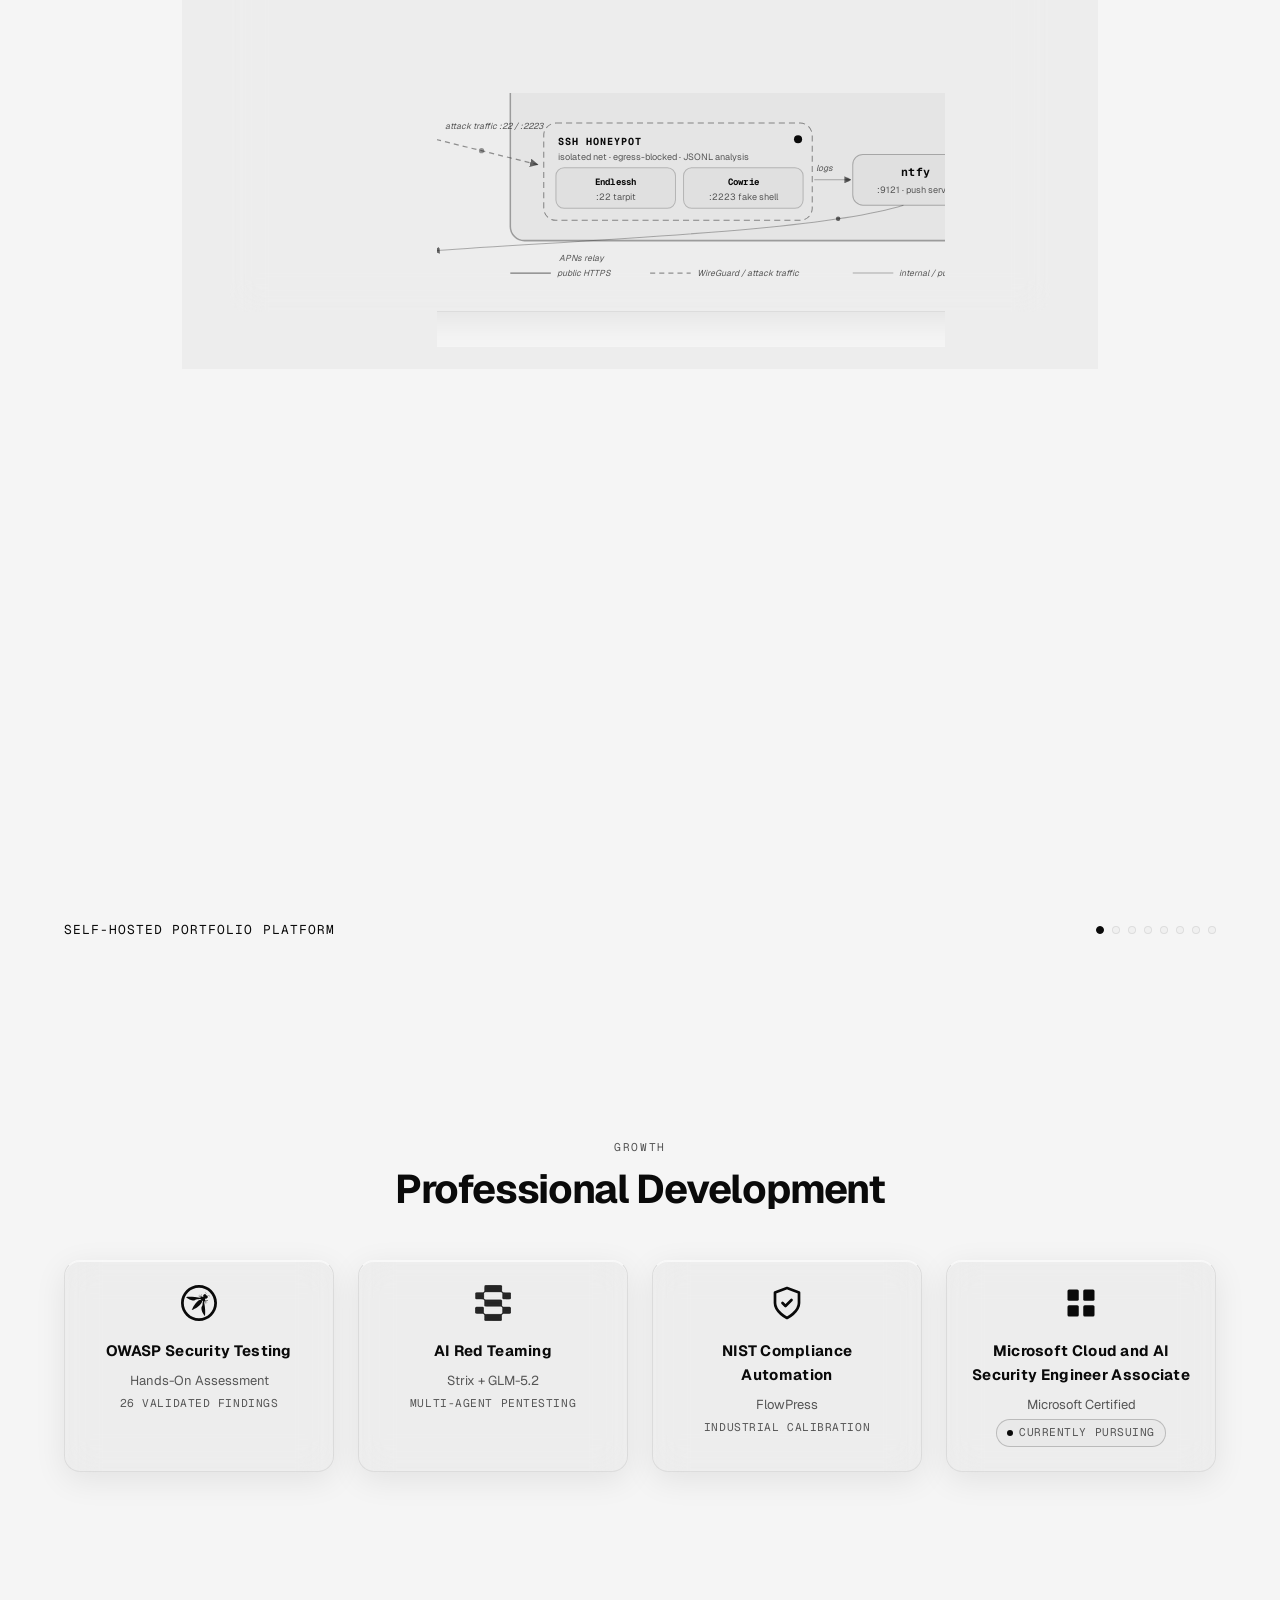
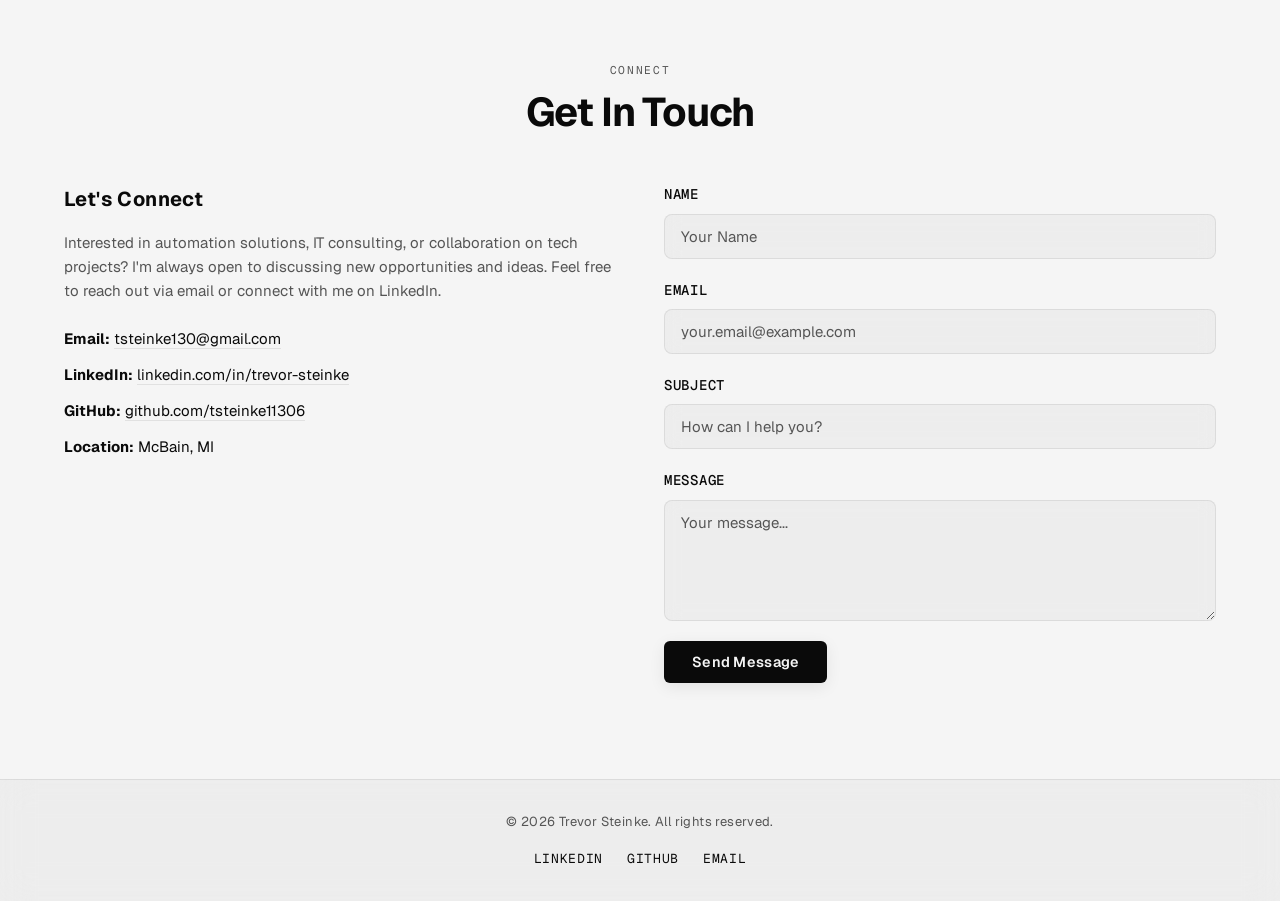
==== commit 1f360a4c: "CTF card face = monthly challenge overview; per-CTF details live in the challenges drawer" ====
--- a/index.html
+++ b/index.html
@@ -272,23 +272,20 @@
                 </div>
                 <div class="project-card">
                     <div class="project-header">
-                        <h3 class="project-title">CTF: UNION SQL Injection &mdash; Intigriti 0926</h3>
-                        <span class="project-date">Sept 2026</span>
-                    </div>
-                    <p class="project-description">Solved Intigriti's September 2026 monthly challenge (~6h): UNION-based SQL injection hidden behind a base64-decoded parameter (MySQL 8.0.46, single column). Built an error oracle from 0-byte HTTP 200 responses, fingerprinted the engine via || operator semantics, and extracted the flag from a hidden table through information_schema in one UNION query. Full methodology, wrong-theory post-mortem, and a scripted probe chain in the PoC.</p>
+                        <h3 class="project-title">Intigriti Monthly CTFs</h3>
+                        <span class="project-date">Monthly</span>
+                    </div>
+                    <p class="project-description">A repeatable pipeline run against Intigriti's monthly challenges: pin the tech stack from the artifacts, map the input surface, build a scripted probe chain against it, and iterate on a hypothesis until the flag drops. Solve metrics and a wrong-theory post-mortem stay in the log; each challenge and its details live behind the challenge list.</p>
                     <div class="project-stats">
-                        <span class="pstat"><strong>6h</strong> to solve</span>
-                        <span class="pstat"><strong>1</strong> query to flag</span>
-                        <span class="pstat"><strong>5</strong> techniques</span>
-                    </div>
-                    <div class="project-tags">
-                        <span class="tag">SQL Injection</span>
+                        <span class="pstat"><strong>2</strong> monthly solves</span>
+                        <span class="pstat"><strong>1</strong> write-up published</span>
+                        <span class="pstat"><strong>1026</strong> accepted</span>
+                    </div>
+                    <div class="project-tags">
                         <span class="tag">CTF</span>
-                        <span class="tag">MySQL</span>
+                        <span class="tag">Intigriti</span>
+                        <span class="tag">Web Security</span>
                         <span class="tag">Python</span>
-                        <span class="tag">Web Security</span>
-                        <a href="ctf-0926-writeup.html" target="_blank" class="tag tag-link">Full Write-up &rarr;</a>
-                        <a href="https://raw.githubusercontent.com/tsteinke11306/trevor-steinke-portfolio/main/ctf-0926-sqli-poc.py" target="_blank" class="tag tag-link">PoC &rarr;</a>
                     </div>
                     <button type="button" class="car-drawer-btn" data-drawer-open aria-expanded="false" aria-controls="ctf-findings">
                         Challenges
--- a/styles.css
+++ b/styles.css
@@ -32,7 +32,7 @@
     --glass-shadow: 0 8px 32px rgba(0, 0, 0, 0.4);
     --glass-shadow-hover: 0 12px 40px rgba(0, 0, 0, 0.5);
     --menu-bg: rgba(10, 10, 10, 1);
-    --pane-bg: rgba(16, 16, 16, 0.85);
+    --pane-bg: rgba(16, 16, 16, 0.95);
 
     /* Text */
     --text-color: #f5f5f5;
@@ -77,7 +77,7 @@
     --glass-border-highlight: rgba(255, 255, 255, 0.6);
     --glass-shadow: 0 8px 32px rgba(0, 0, 0, 0.08);
     --glass-shadow-hover: 0 12px 40px rgba(0, 0, 0, 0.12);
-    --pane-bg: rgba(233, 233, 233, 0.93);
+    --pane-bg: rgba(233, 233, 233, 0.97);
 
     --text-color: #0a0a0a;
     --text-light: #555555;
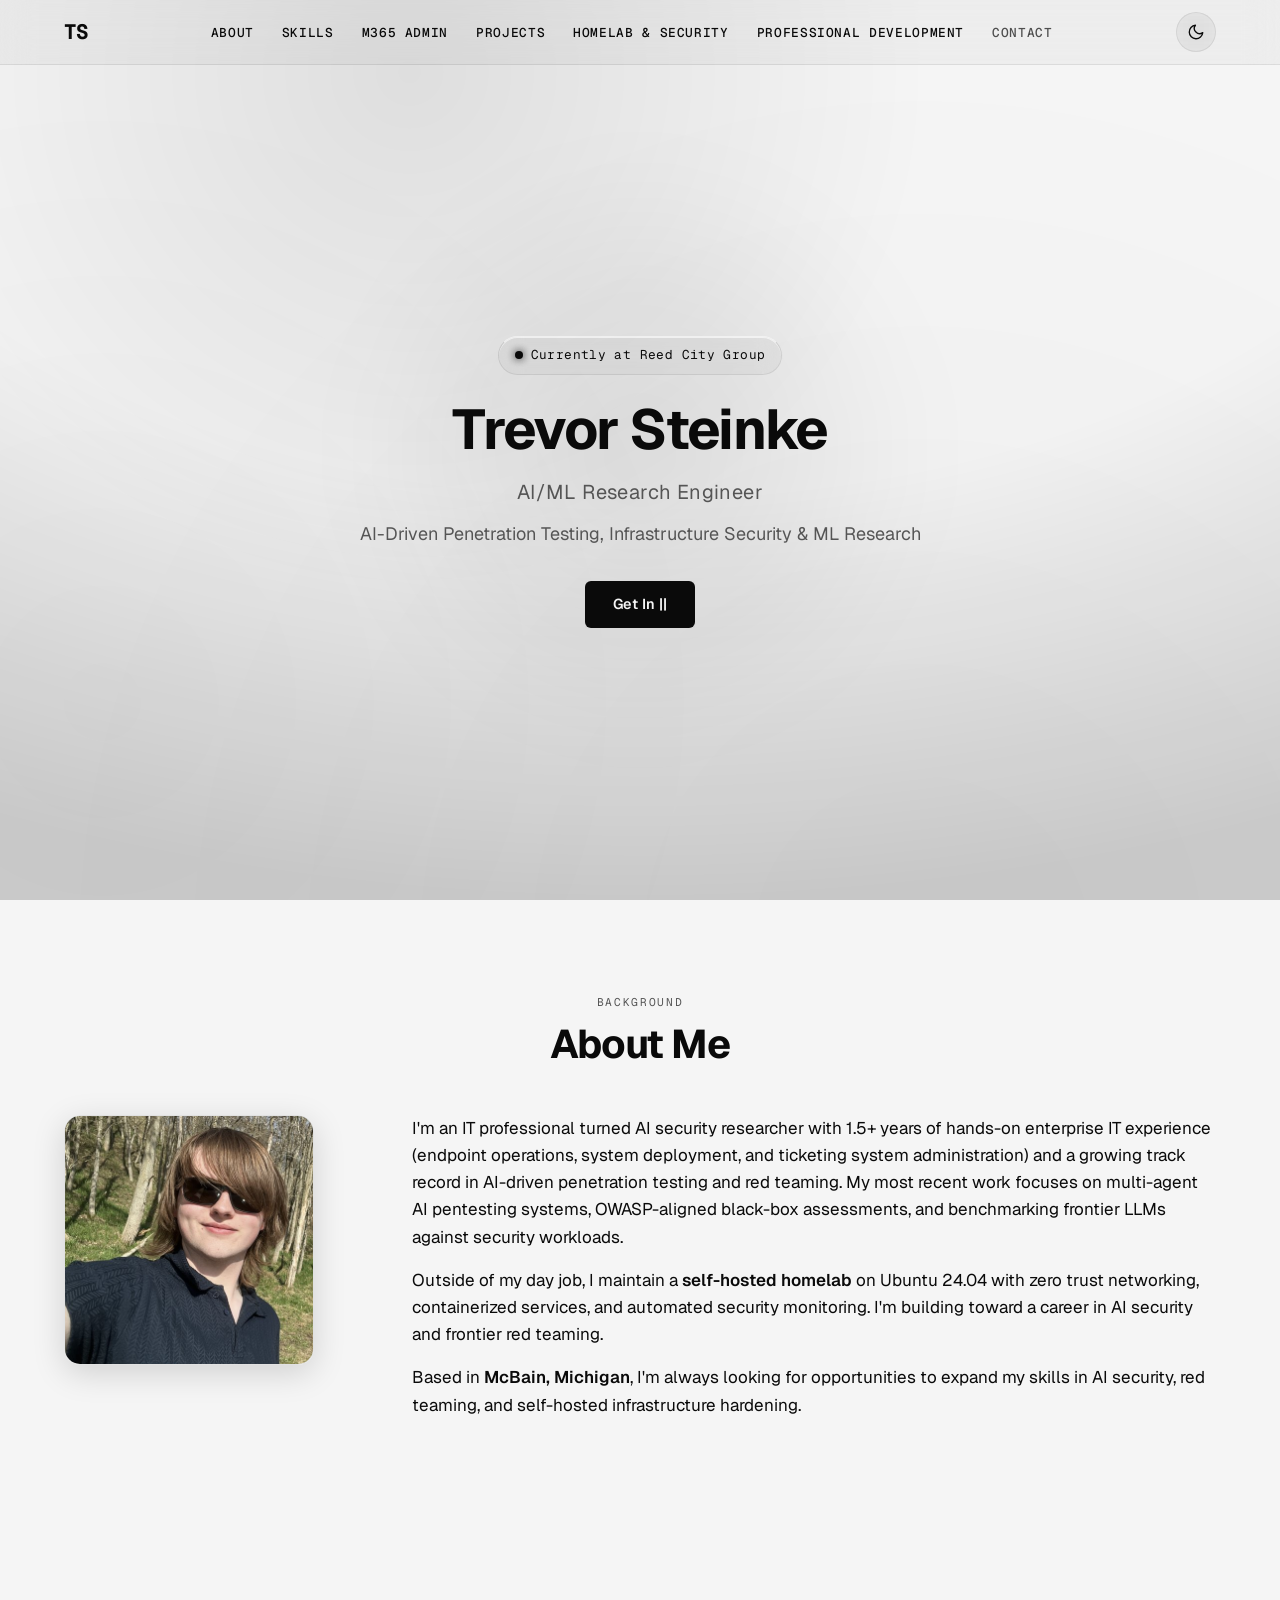
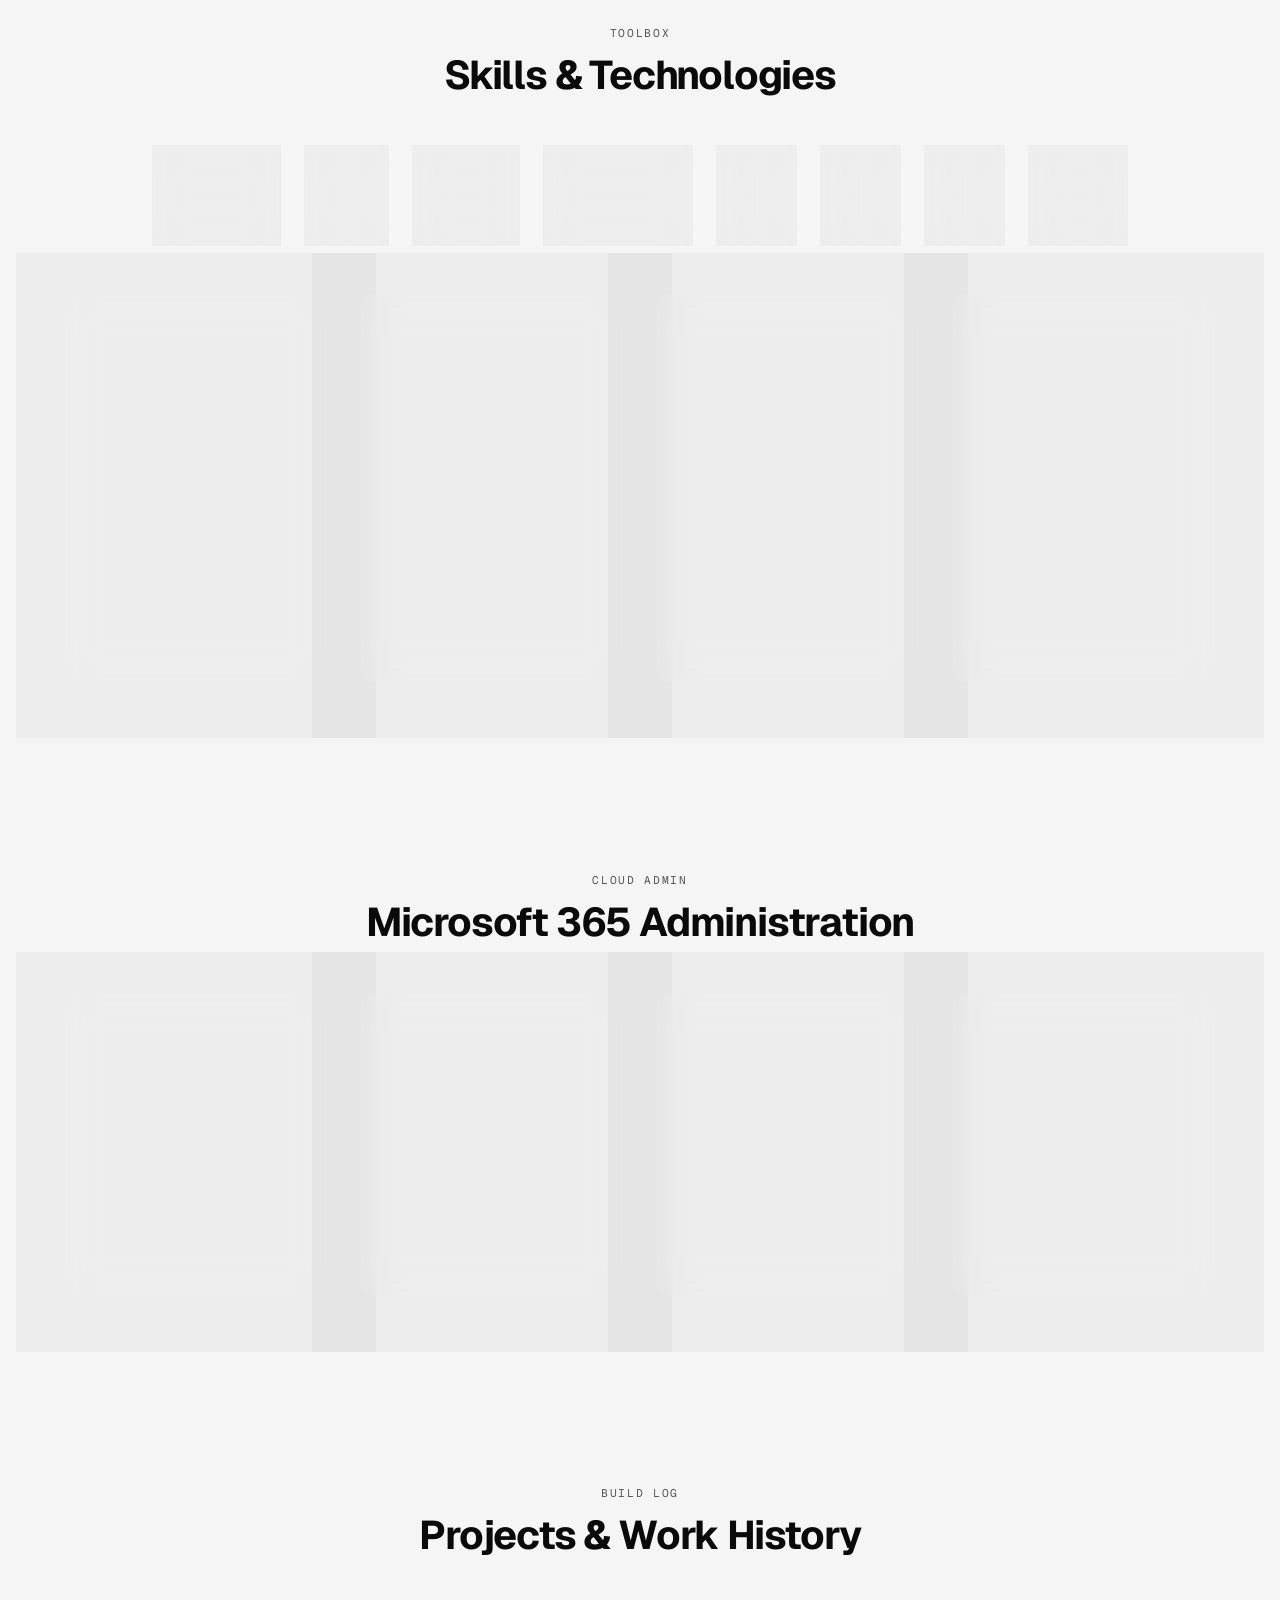
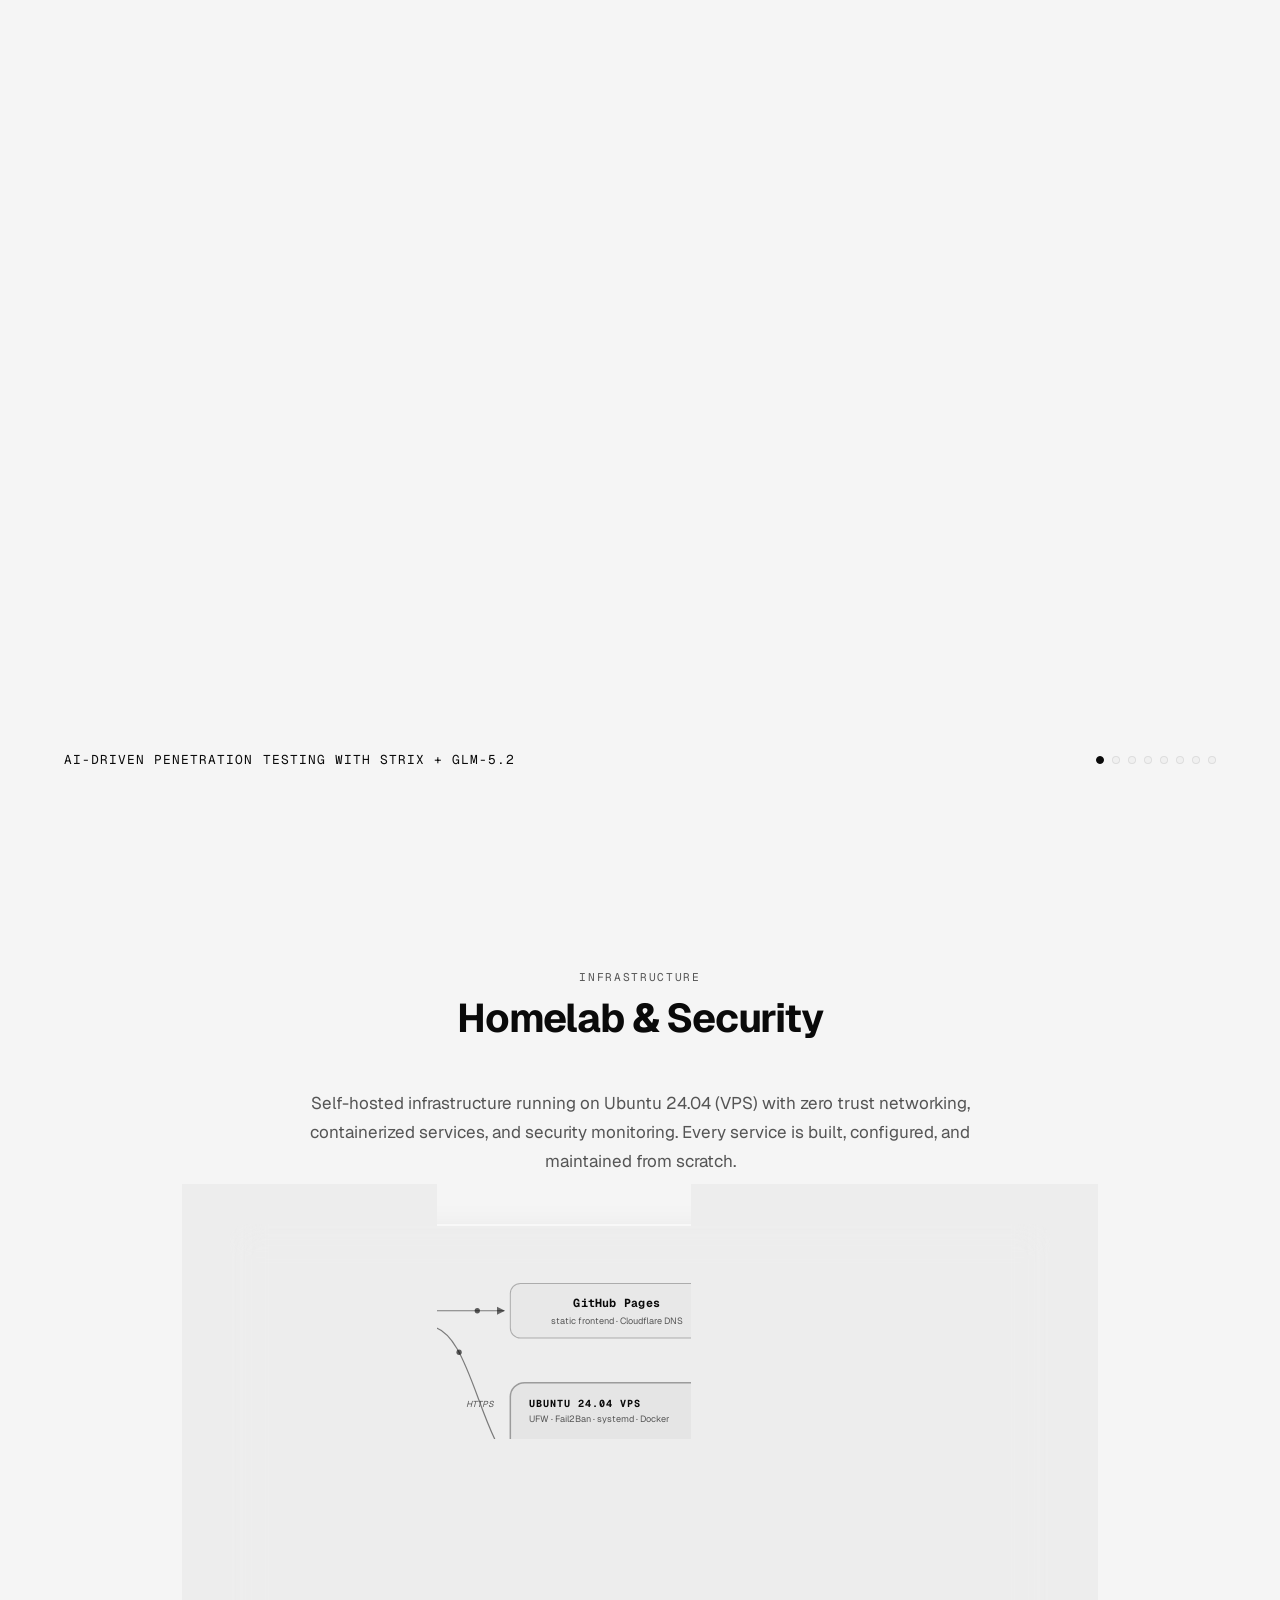
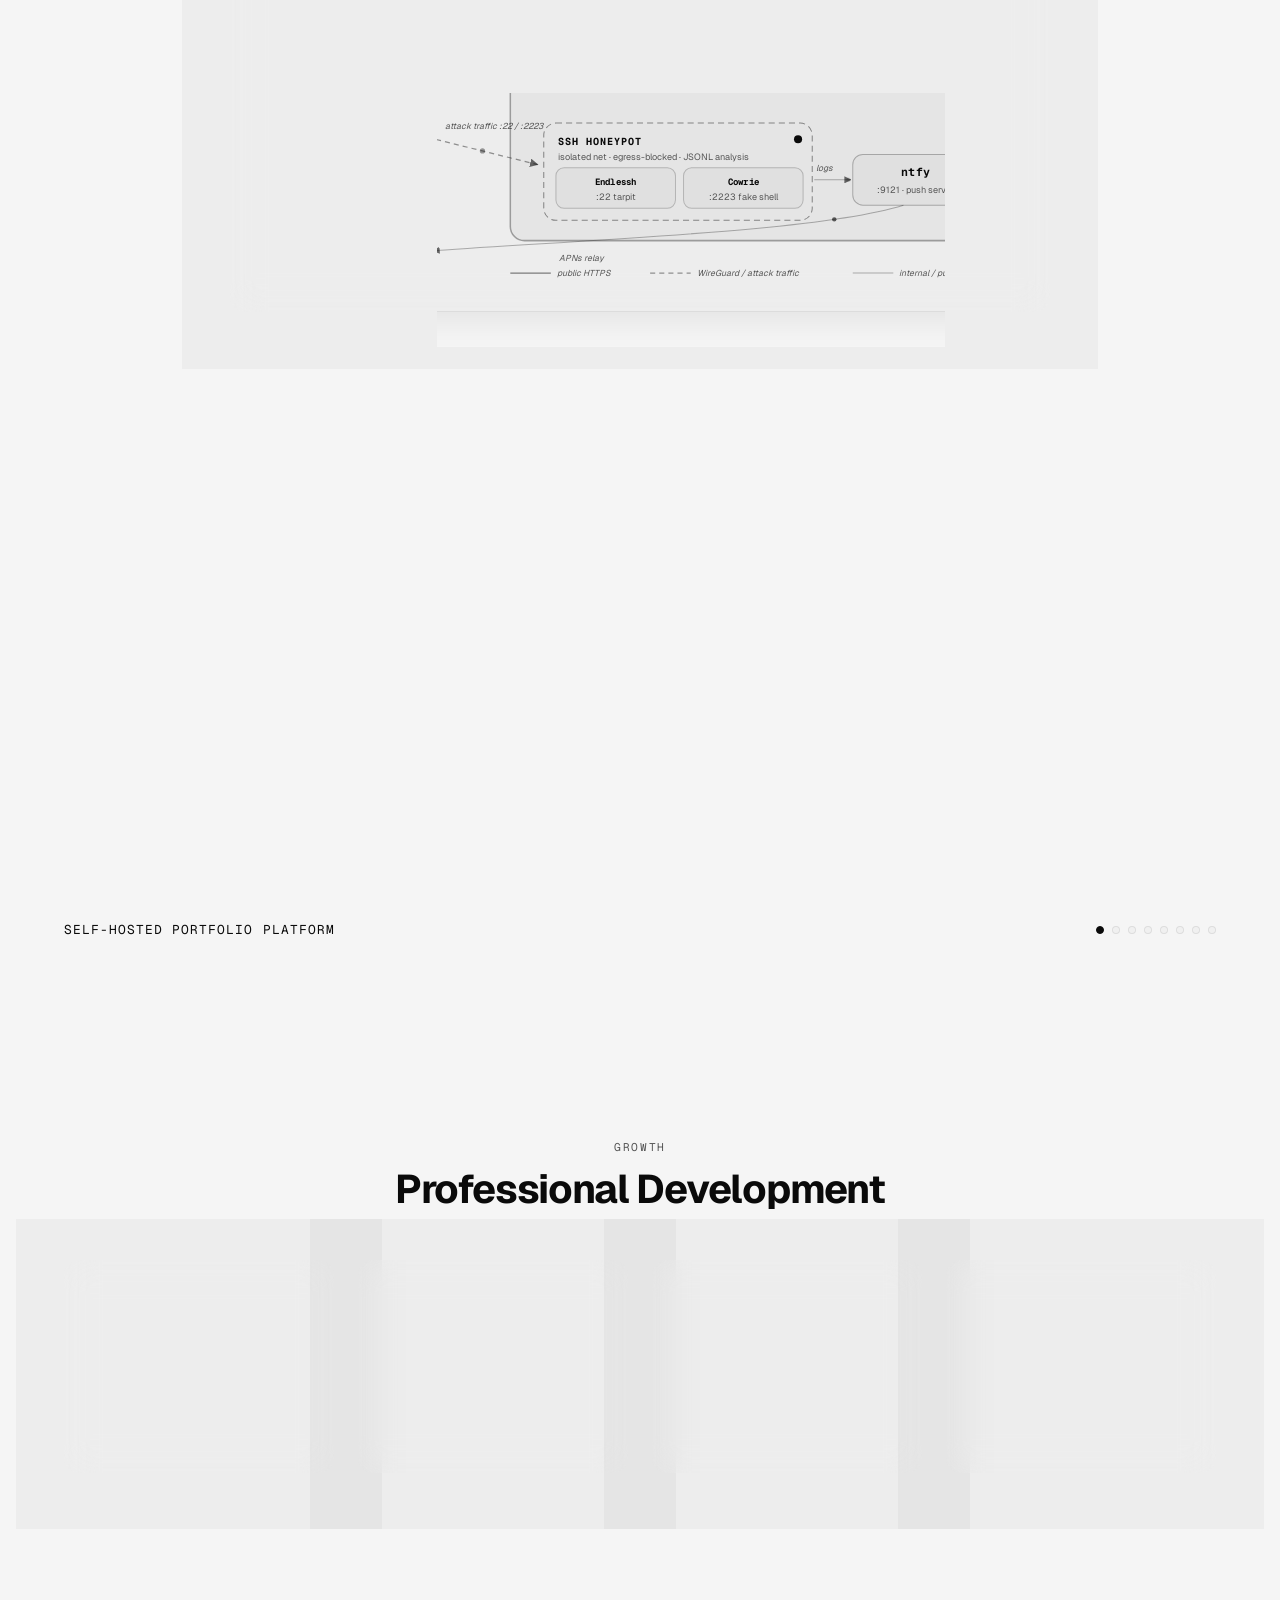
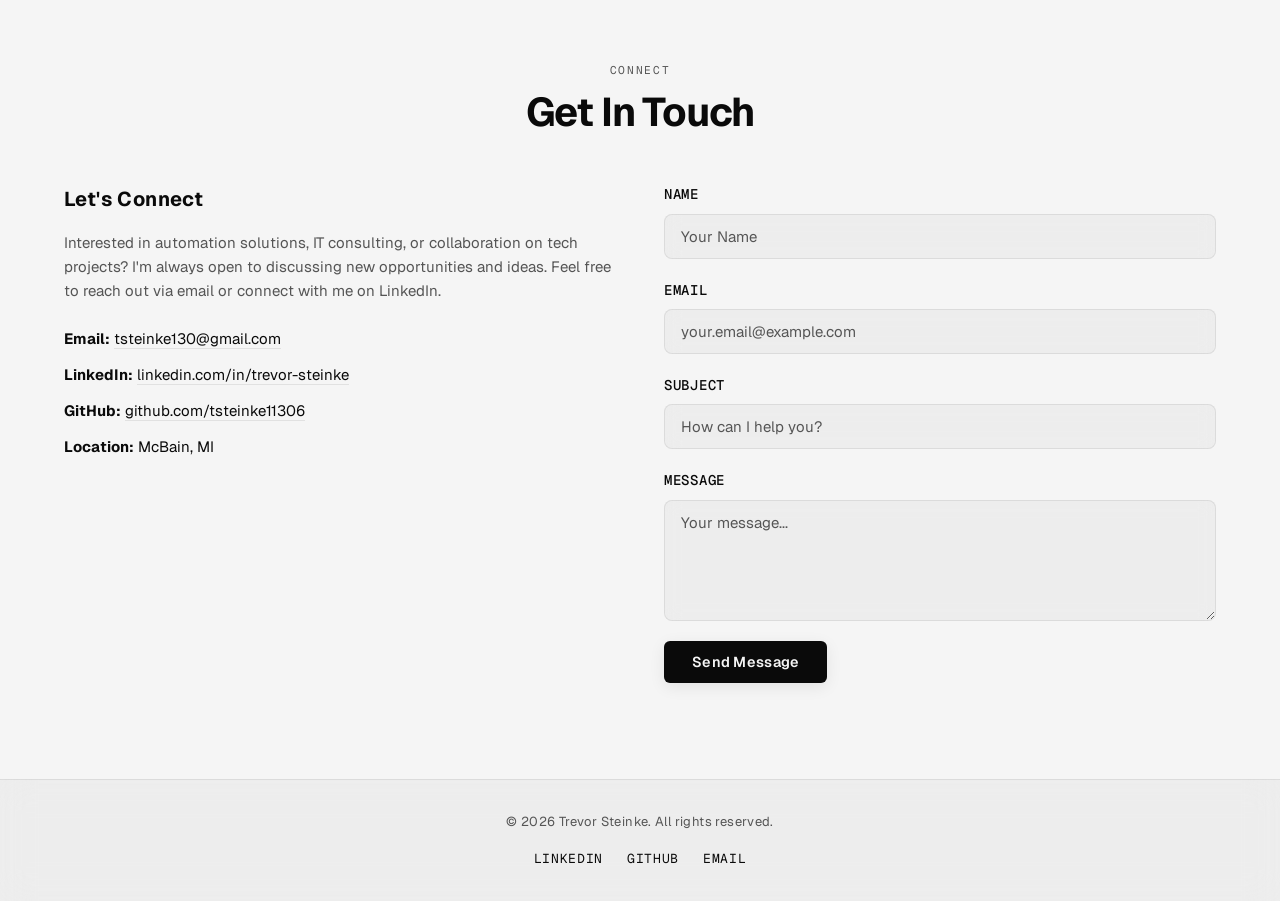
==== commit f1e89606: "Remove analytics page, client tracker, and all repo references" ====
--- a/index.html
+++ b/index.html
@@ -556,7 +556,7 @@
                     <g class="diag-node">
                         <rect class="diag-box" x="285" y="374" width="176" height="50" rx="10"/>
                         <text class="diag-name" x="373" y="396" text-anchor="middle">SQLite</text>
-                        <text class="diag-sub" x="373" y="412" text-anchor="middle">analytics + messages</text>
+                        <text class="diag-sub" x="373" y="412" text-anchor="middle">contact messages</text>
                     </g>
 
                     <!-- tailnet zone -->
--- a/styles.css
+++ b/styles.css
@@ -33,6 +33,7 @@
     --glass-shadow-hover: 0 12px 40px rgba(0, 0, 0, 0.5);
     --menu-bg: rgba(10, 10, 10, 1);
     --pane-bg: rgba(16, 16, 16, 0.95);
+    --glass-bg-open: rgba(20, 20, 20, 0.95);
 
     /* Text */
     --text-color: #f5f5f5;
@@ -78,6 +79,7 @@
     --glass-shadow: 0 8px 32px rgba(0, 0, 0, 0.08);
     --glass-shadow-hover: 0 12px 40px rgba(0, 0, 0, 0.12);
     --pane-bg: rgba(233, 233, 233, 0.97);
+    --glass-bg-open: rgba(233, 233, 233, 0.97);
 
     --text-color: #0a0a0a;
     --text-light: #555555;
@@ -638,6 +640,13 @@
     border-top-color: var(--glass-border-highlight);
     box-shadow: var(--glass-shadow), inset 0 1px 0 0 var(--glass-border-highlight);
     transition: var(--transition);
+}
+
+/* drawer/detail state slides the card over its left neighbor — go opaque so
+   the under-card content stops colliding with the shifted card's own text */
+.project-card.card-drawer-open,
+.project-card.card-detail-open {
+    background: var(--glass-bg-open);
 }
 
 .project-card:hover {
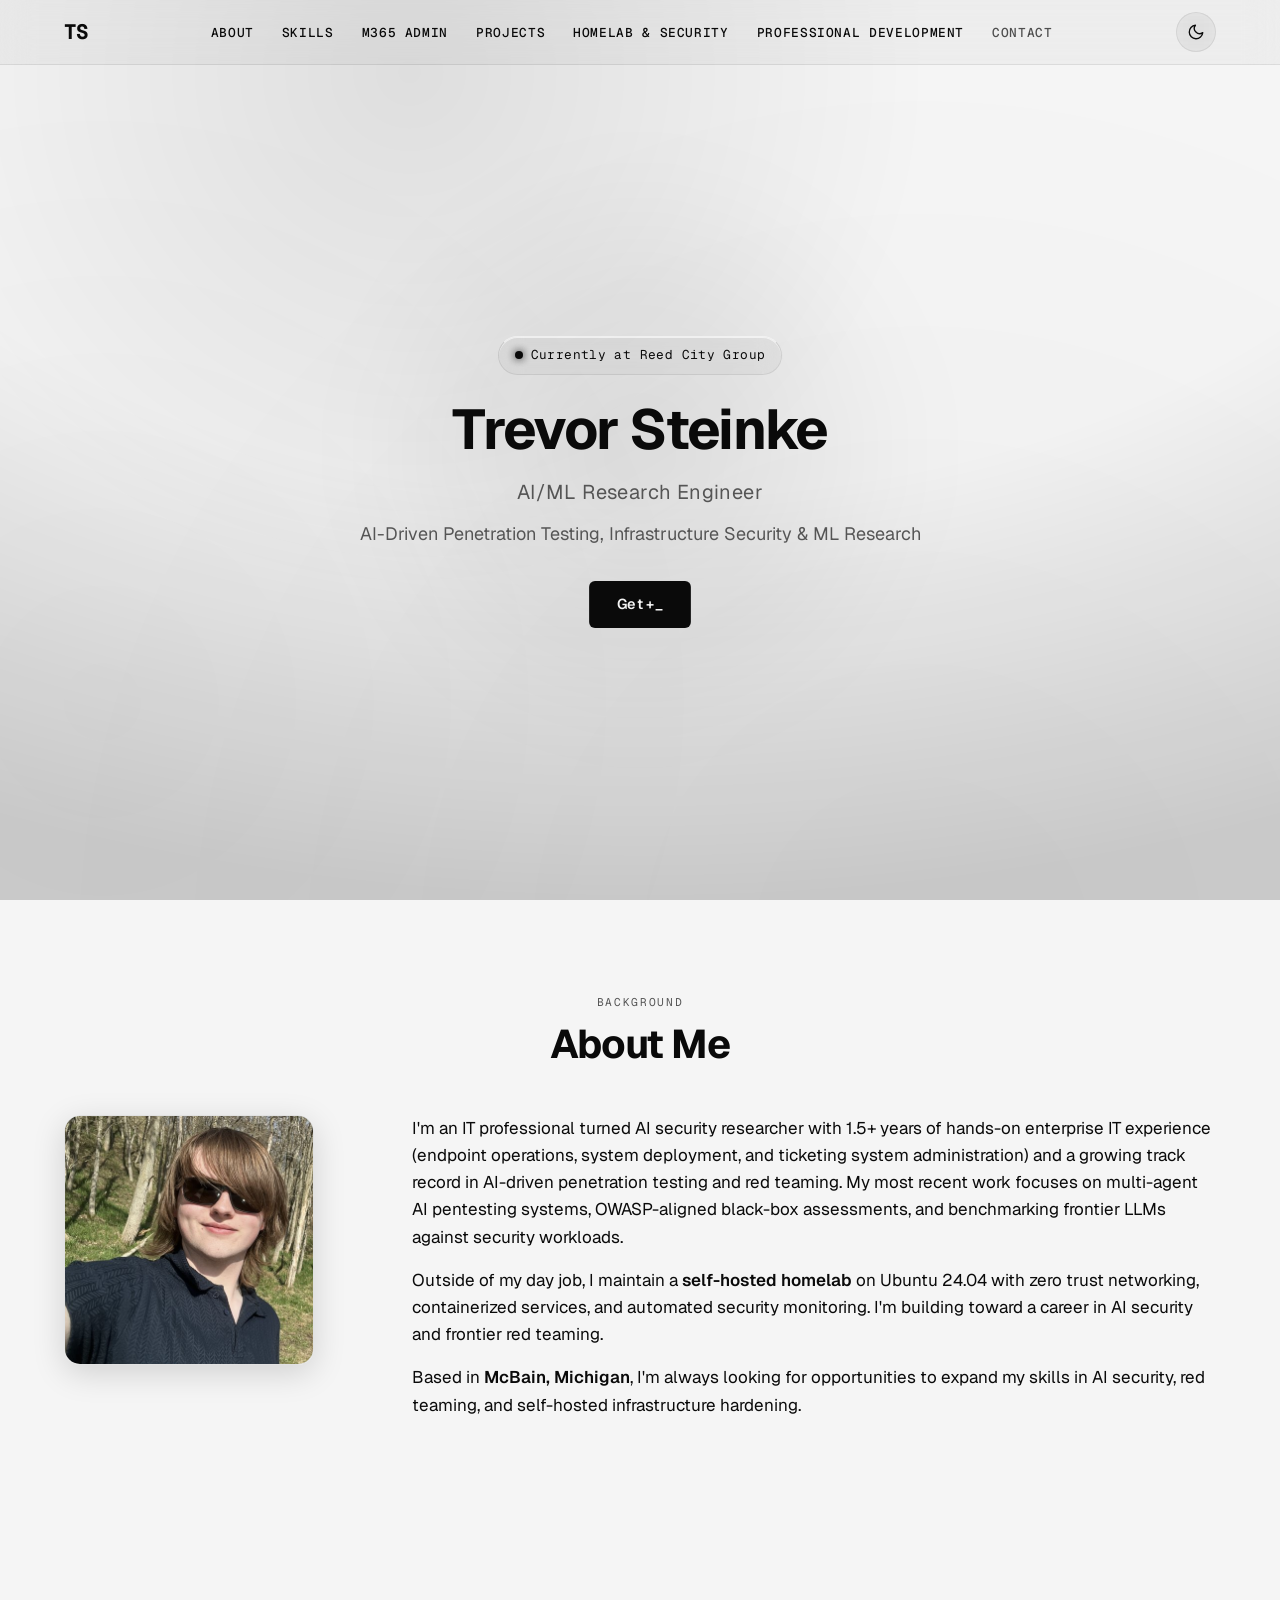
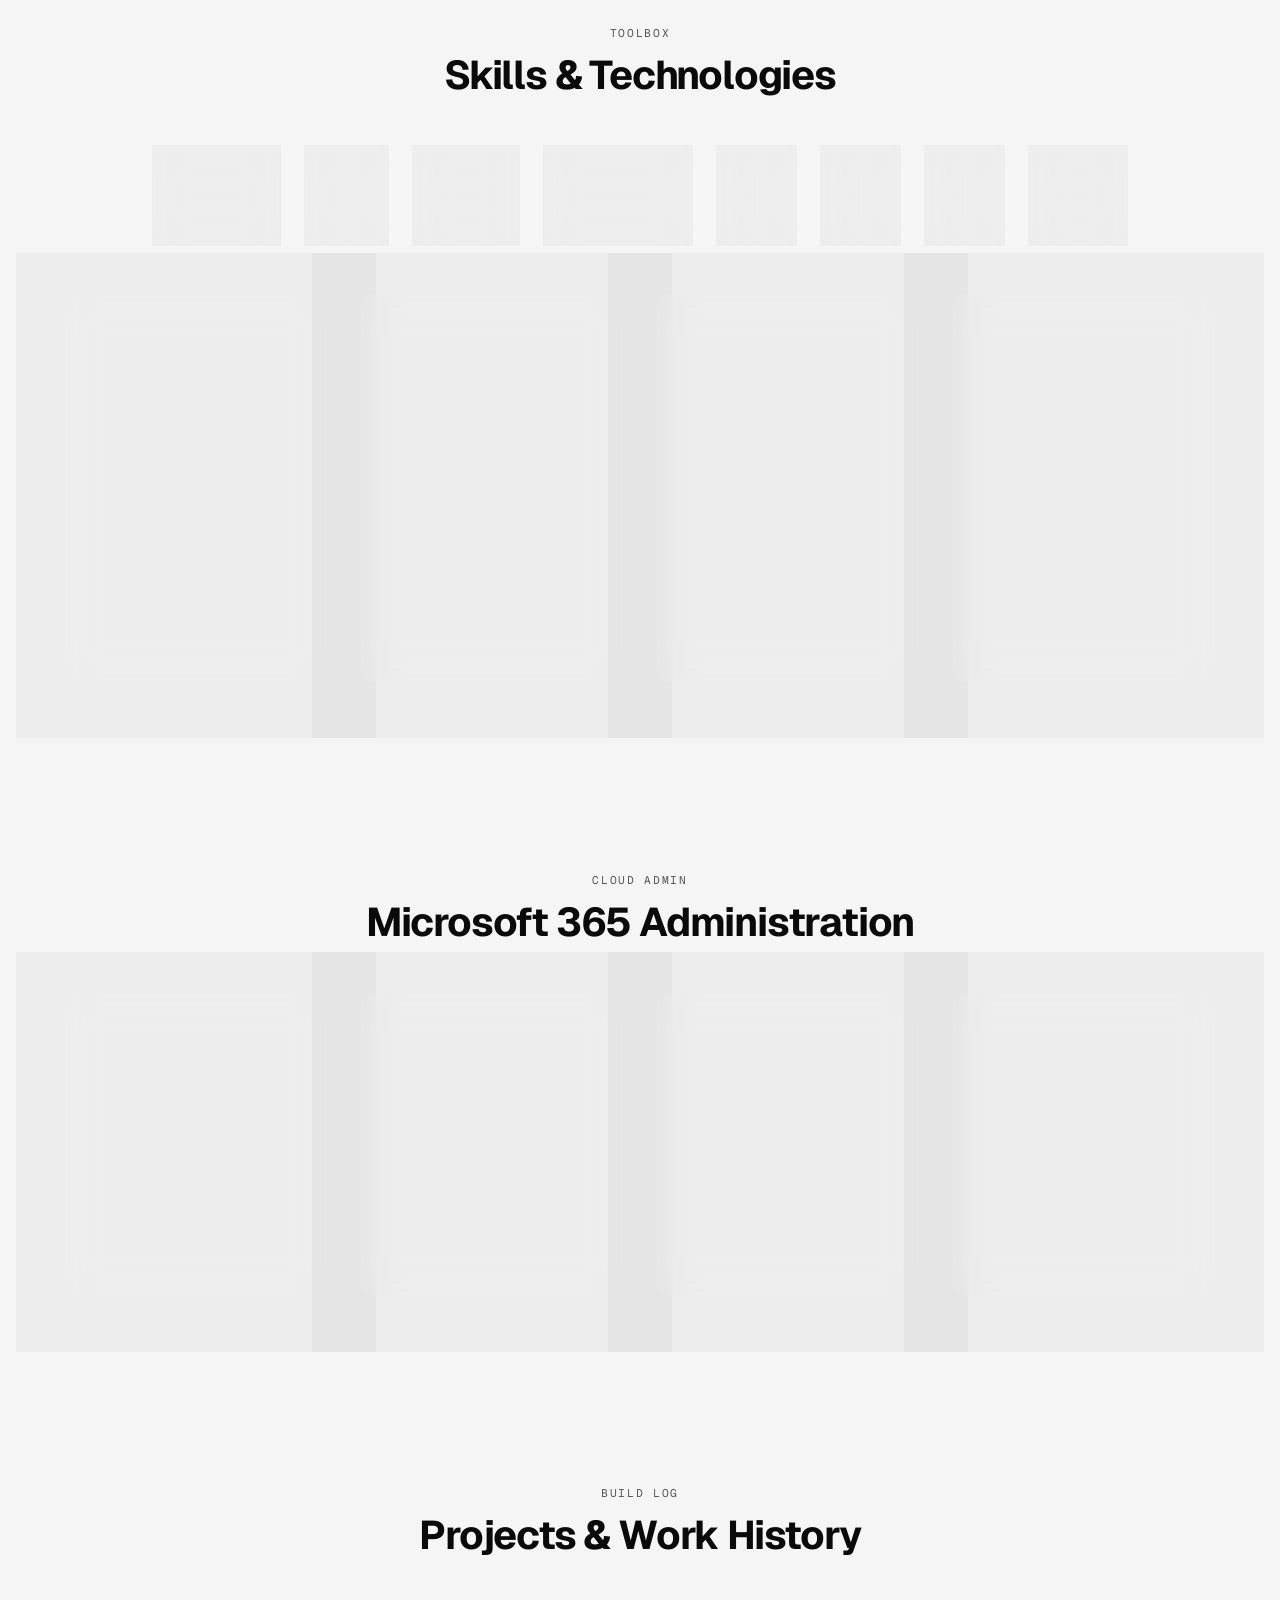
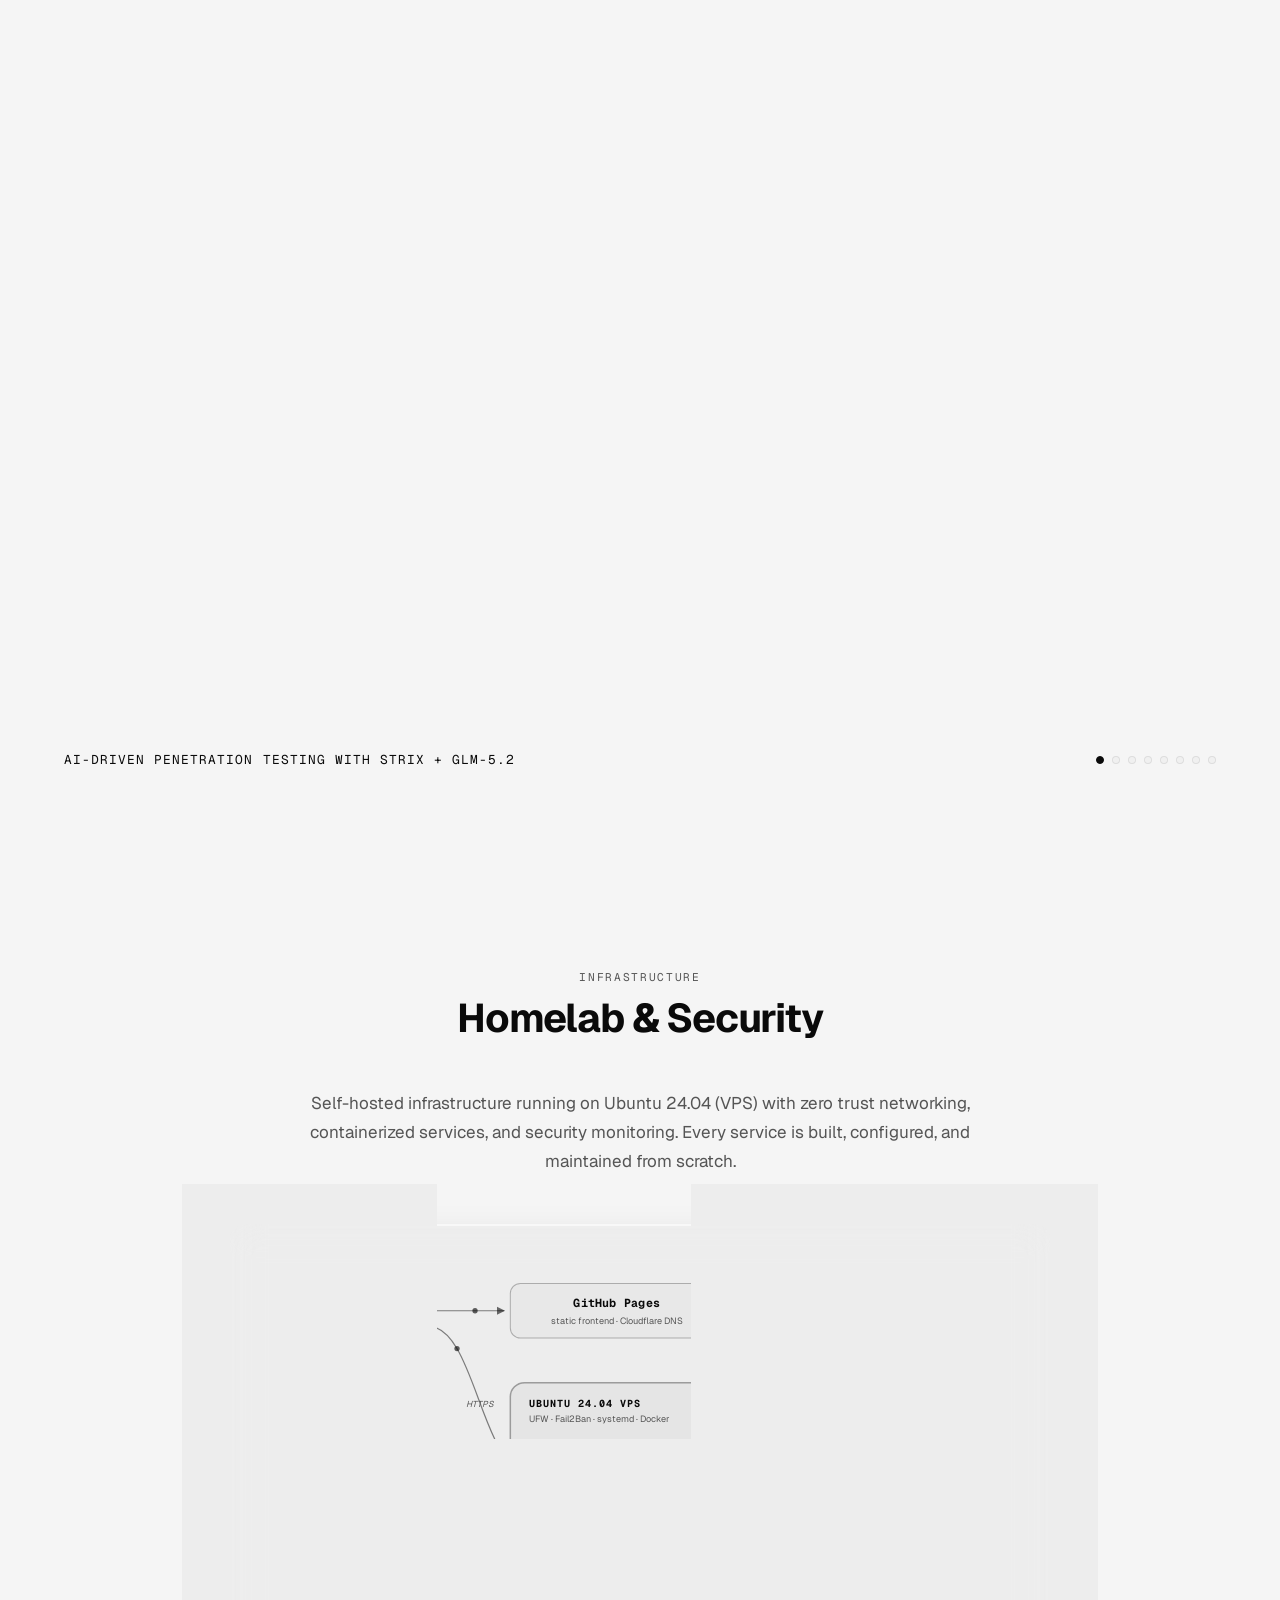
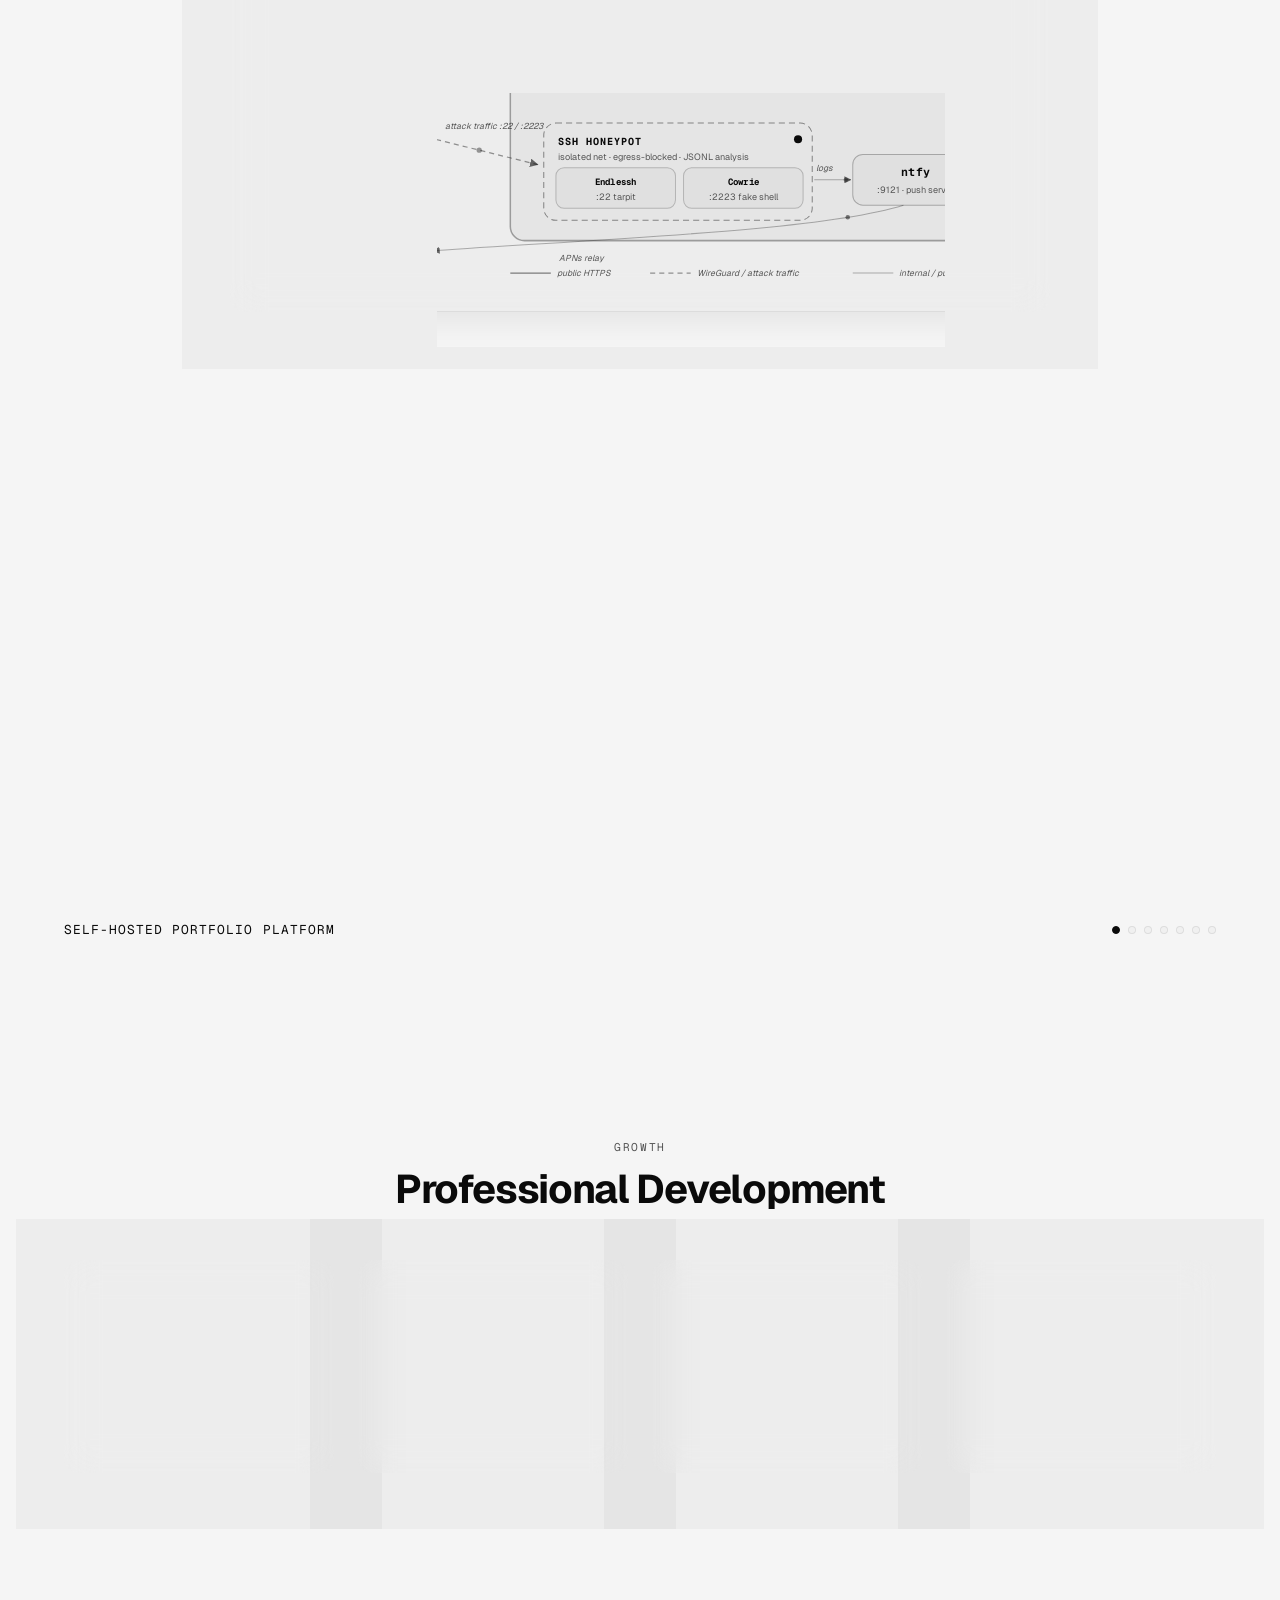
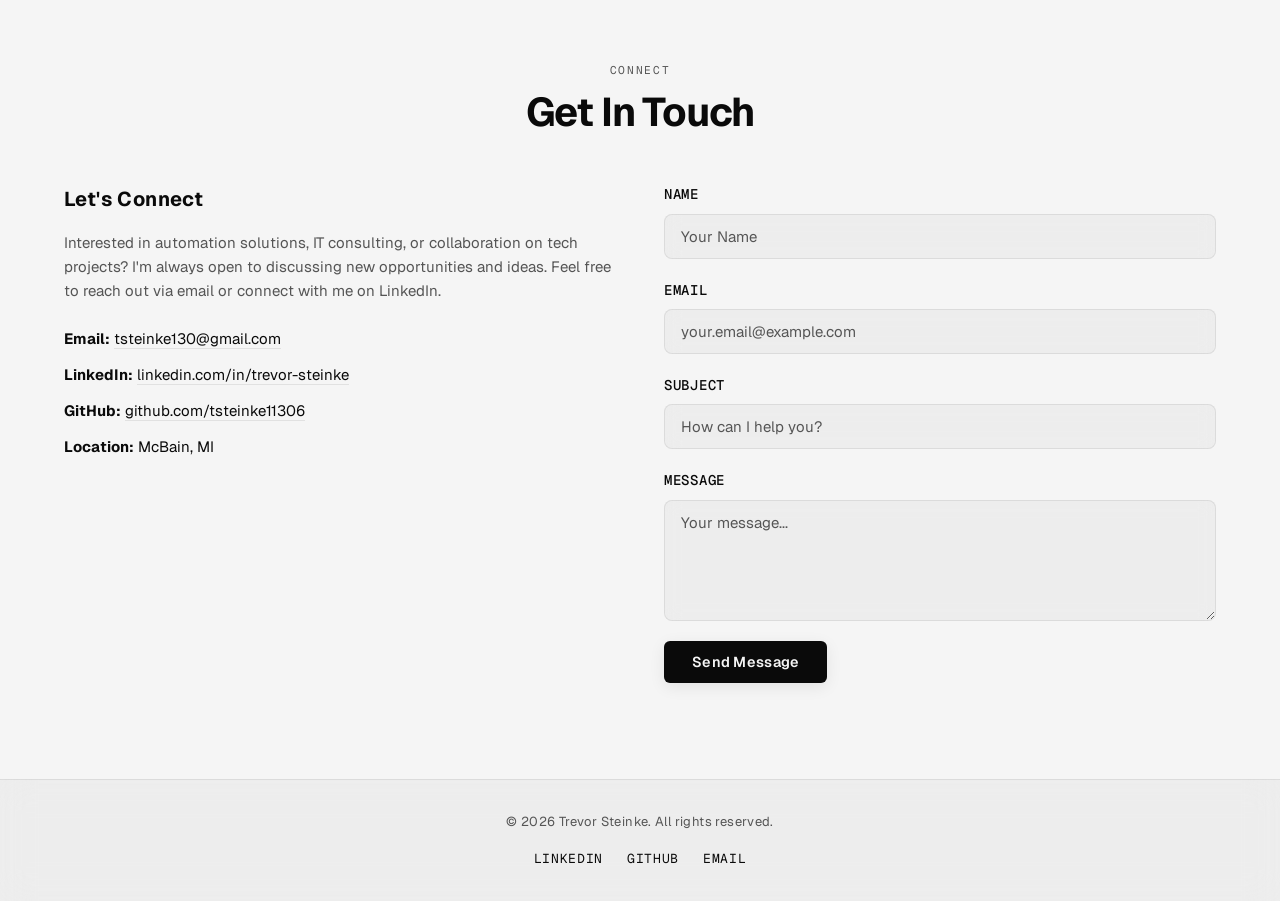
==== commit de4c197d: "Remove analytics project card and remaining descriptions" ====
--- a/index.html
+++ b/index.html
@@ -640,7 +640,7 @@
                         <h3 class="project-title">Self-Hosted Portfolio Platform</h3>
                         <span class="project-date">VPS / GitHub Pages</span>
                     </div>
-                    <p class="project-description">Full-stack portfolio with GitHub Pages front-end, Cloudflare DNS, Node.js contact API on a VPS backend (Caddy reverse proxy + systemd), and self-hosted analytics with SQLite. Every component built and deployed from scratch.</p>
+                    <p class="project-description">Full-stack portfolio with GitHub Pages front-end, Cloudflare DNS, Node.js contact API on a VPS backend (Caddy reverse proxy + systemd) with SQLite-stored submissions. Every component built and deployed from scratch.</p>
                     <div class="project-tags">
                         <span class="tag">Node.js</span>
                         <span class="tag">Caddy</span>
@@ -719,19 +719,6 @@
                         <span class="tag">Automation</span>
                         <span class="tag">Monitoring</span>
                         <span class="tag">Webhooks</span>
-                    </div>
-                </div>
-                <div class="project-card">
-                    <div class="project-header">
-                        <h3 class="project-title">Privacy-Friendly Analytics</h3>
-                        <span class="project-date">Node.js / SQLite</span>
-                    </div>
-                    <p class="project-description">Built a self-hosted, cookie-free analytics system tracking page views and referrers without third-party scripts. SQLite backend with authenticated stats dashboard. No Google Analytics: privacy by design.</p>
-                    <div class="project-tags">
-                        <span class="tag">Node.js</span>
-                        <span class="tag">SQLite</span>
-                        <span class="tag">Privacy</span>
-                        <span class="tag">REST API</span>
                     </div>
                 </div>
                 <div class="project-card">
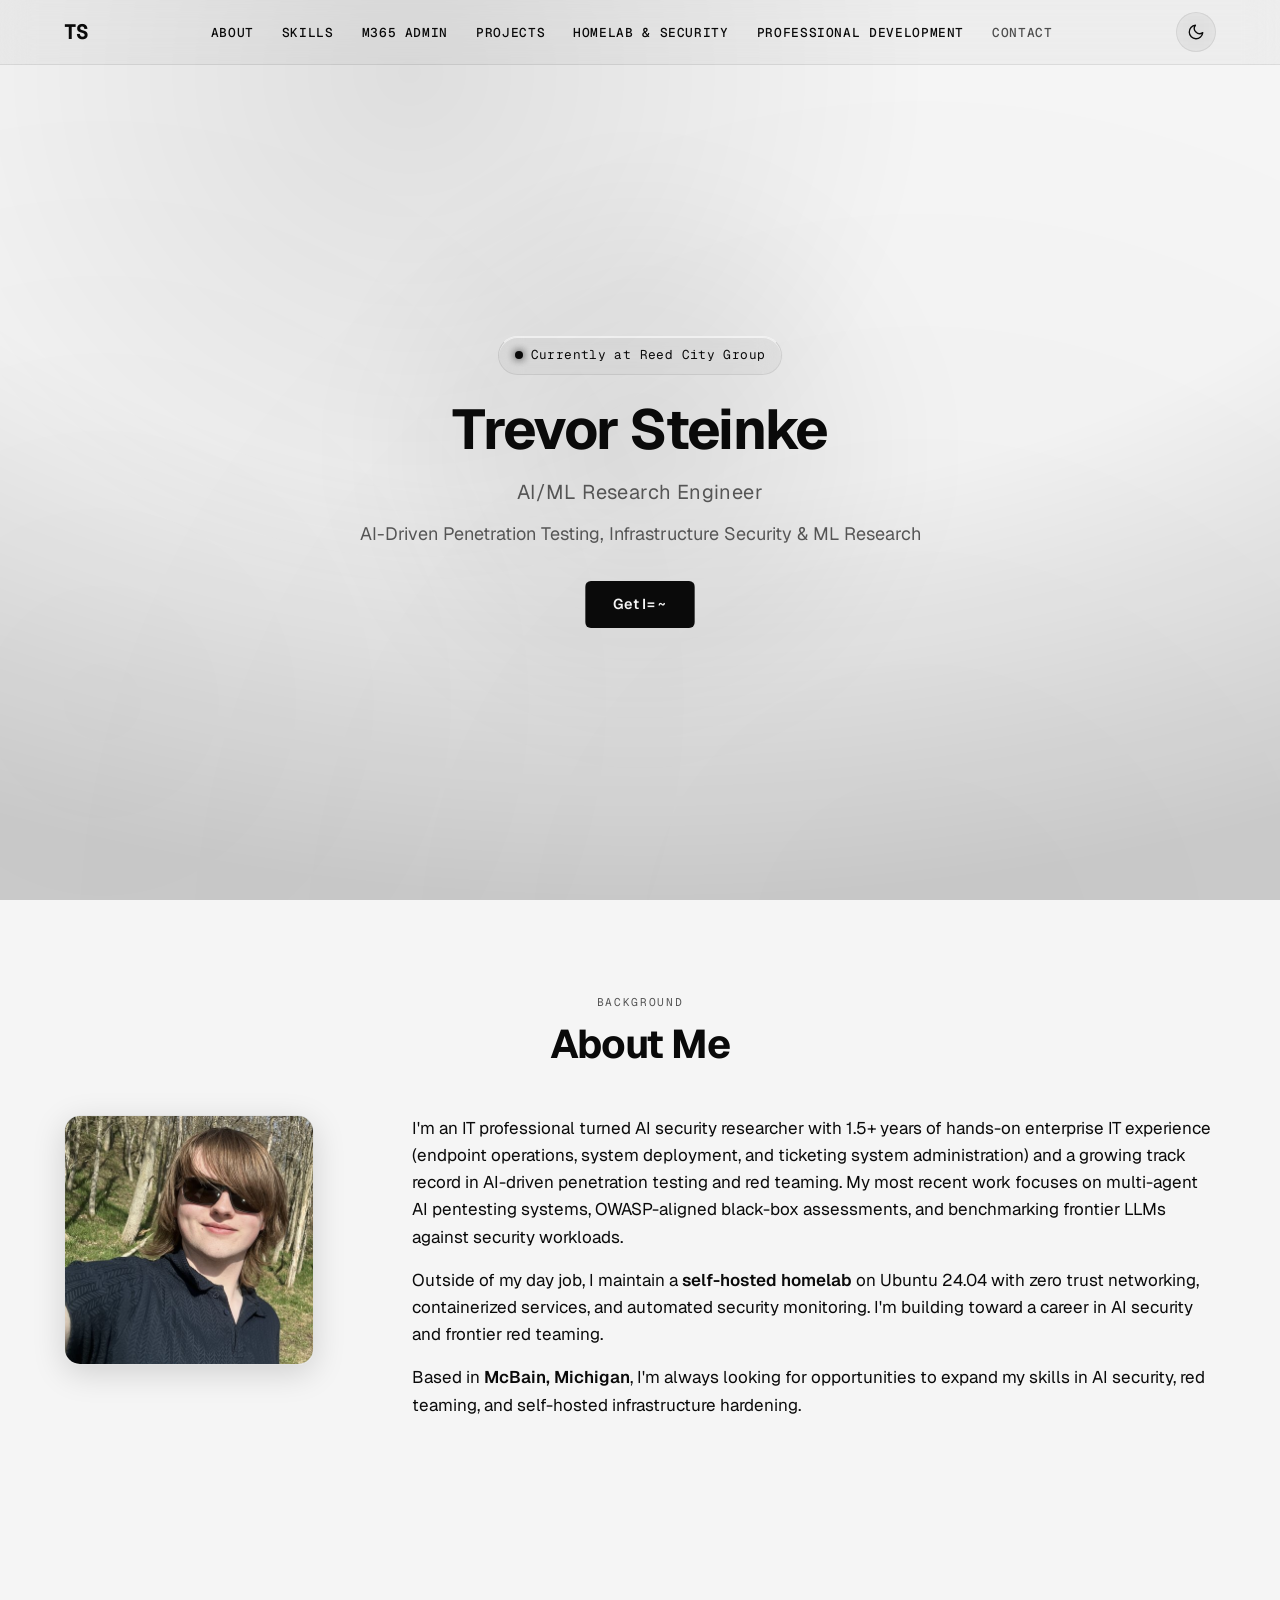
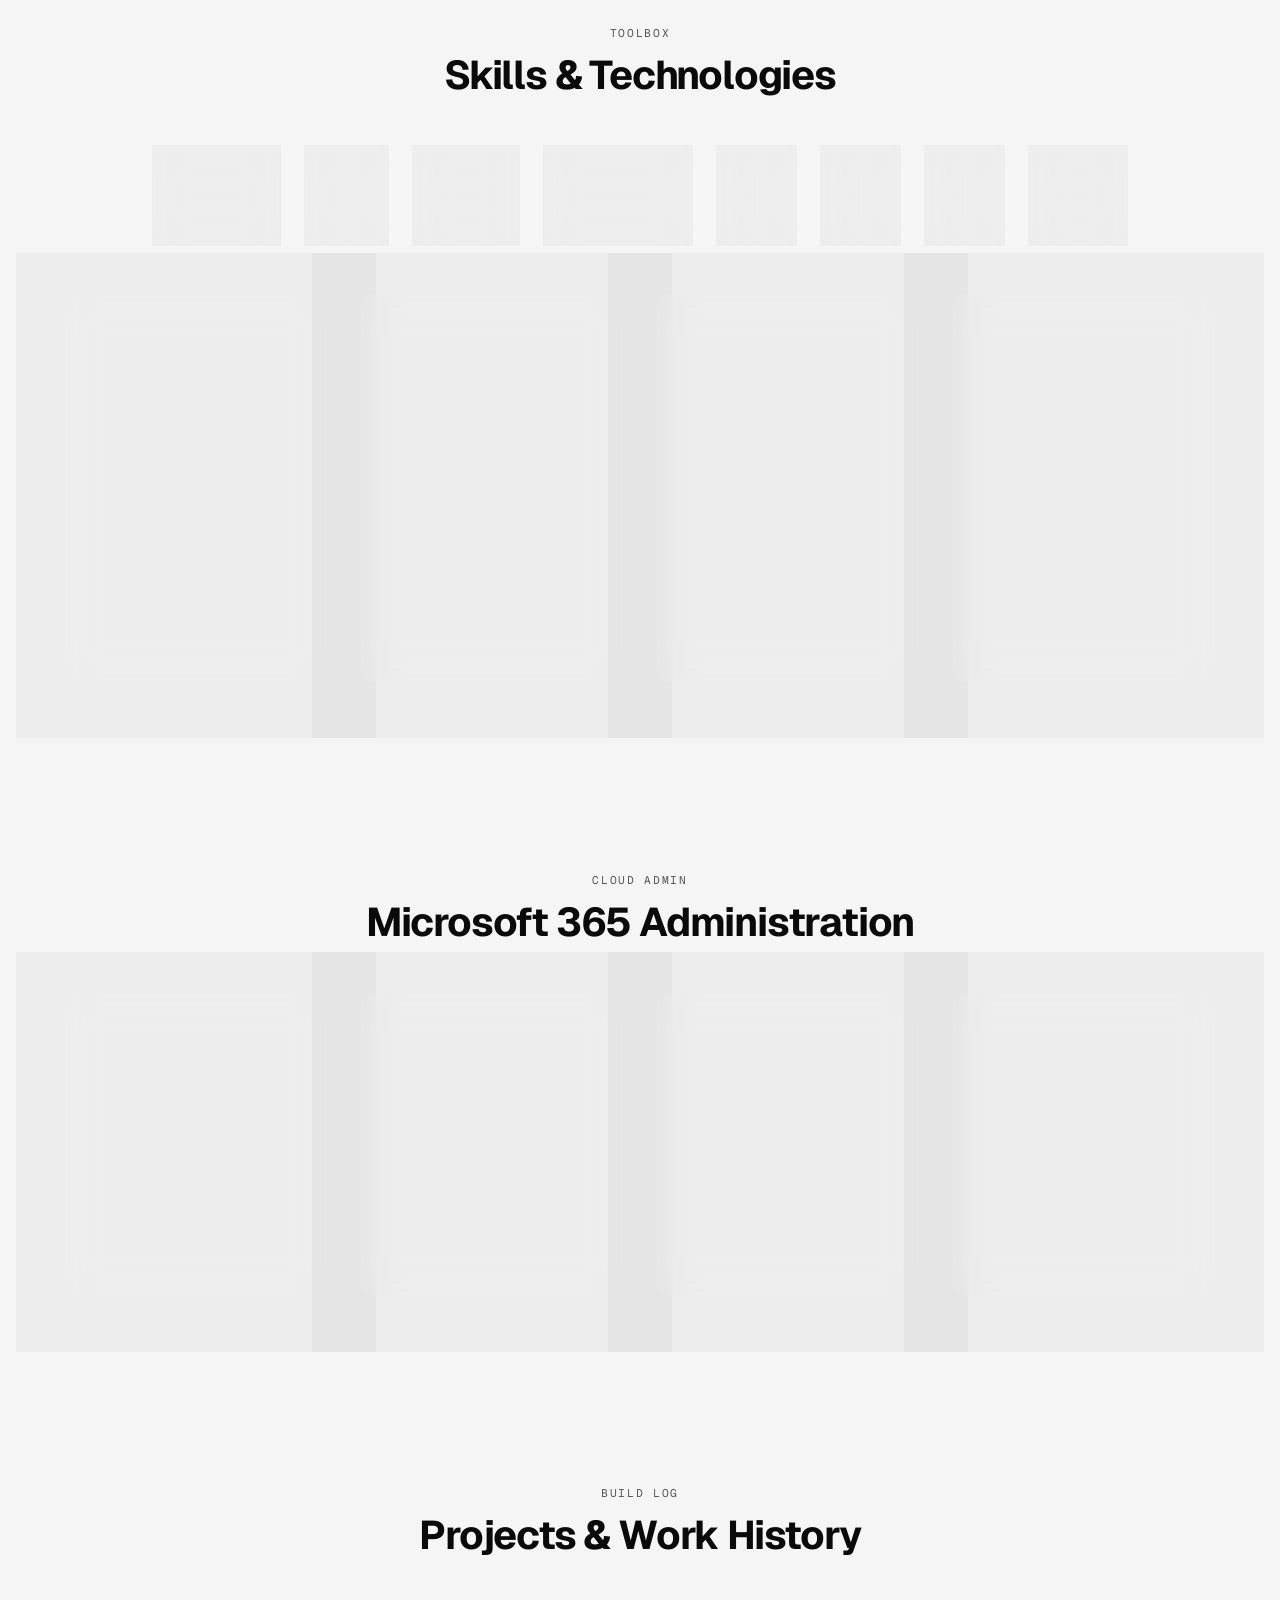
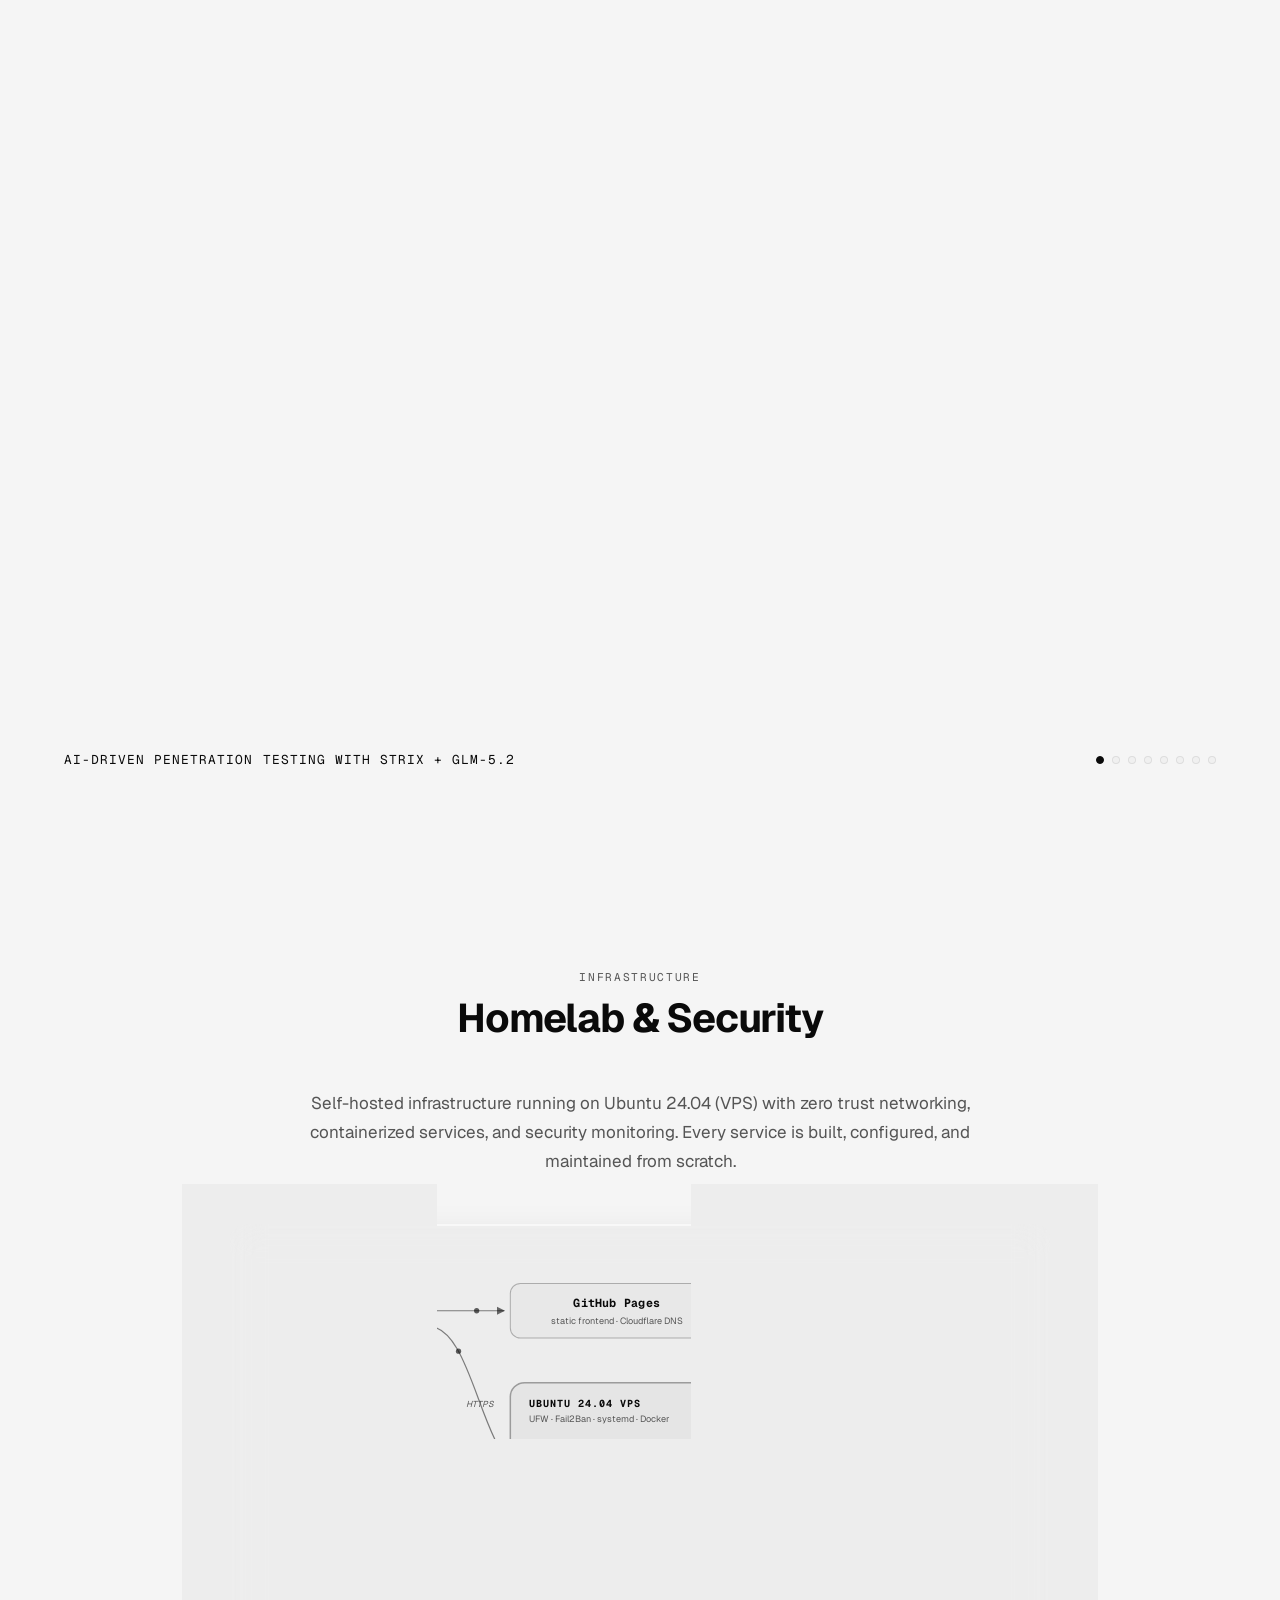
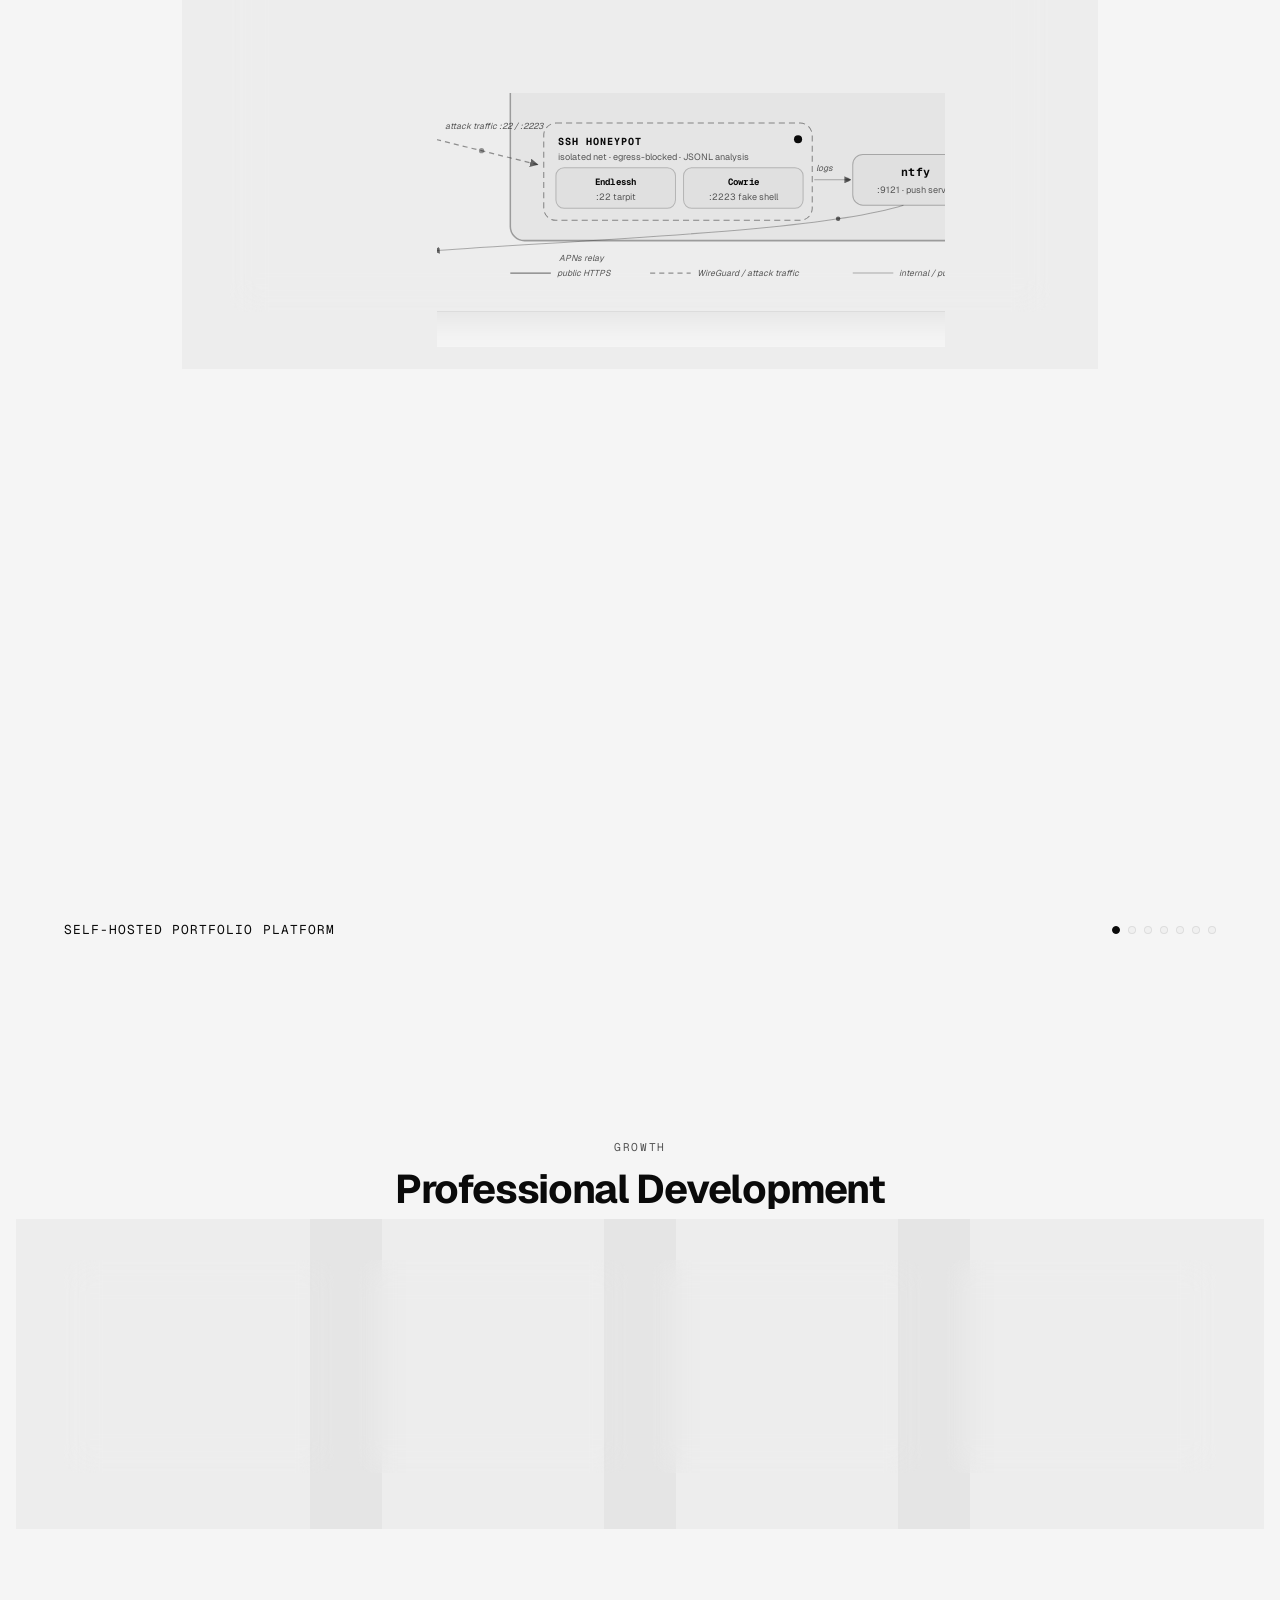
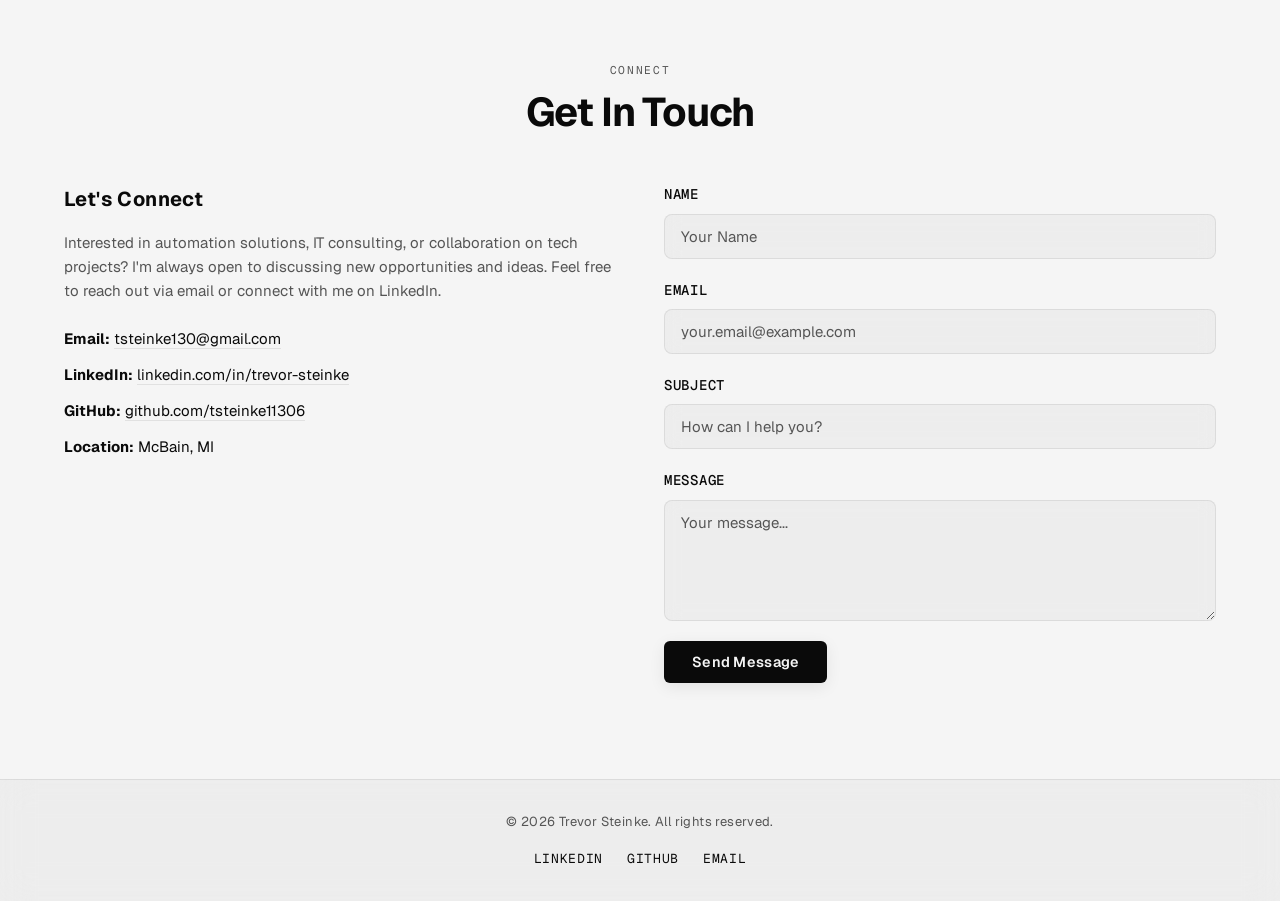
==== commit dc59e82d: "Intigriti 1026 write-up: ctf-1026-writeup.html + flag-free repro script; CTF find updated with publi" ====
--- a/index.html
+++ b/index.html
@@ -278,7 +278,7 @@
                     <p class="project-description">A repeatable pipeline run against Intigriti's monthly challenges: pin the tech stack from the artifacts, map the input surface, build a scripted probe chain against it, and iterate on a hypothesis until the flag drops. Solve metrics and a wrong-theory post-mortem stay in the log; each challenge and its details live behind the challenge list.</p>
                     <div class="project-stats">
                         <span class="pstat"><strong>2</strong> monthly solves</span>
-                        <span class="pstat"><strong>1</strong> write-up published</span>
+                        <span class="pstat"><strong>2</strong> write-ups published</span>
                         <span class="pstat"><strong>1026</strong> accepted</span>
                     </div>
                     <div class="project-tags">
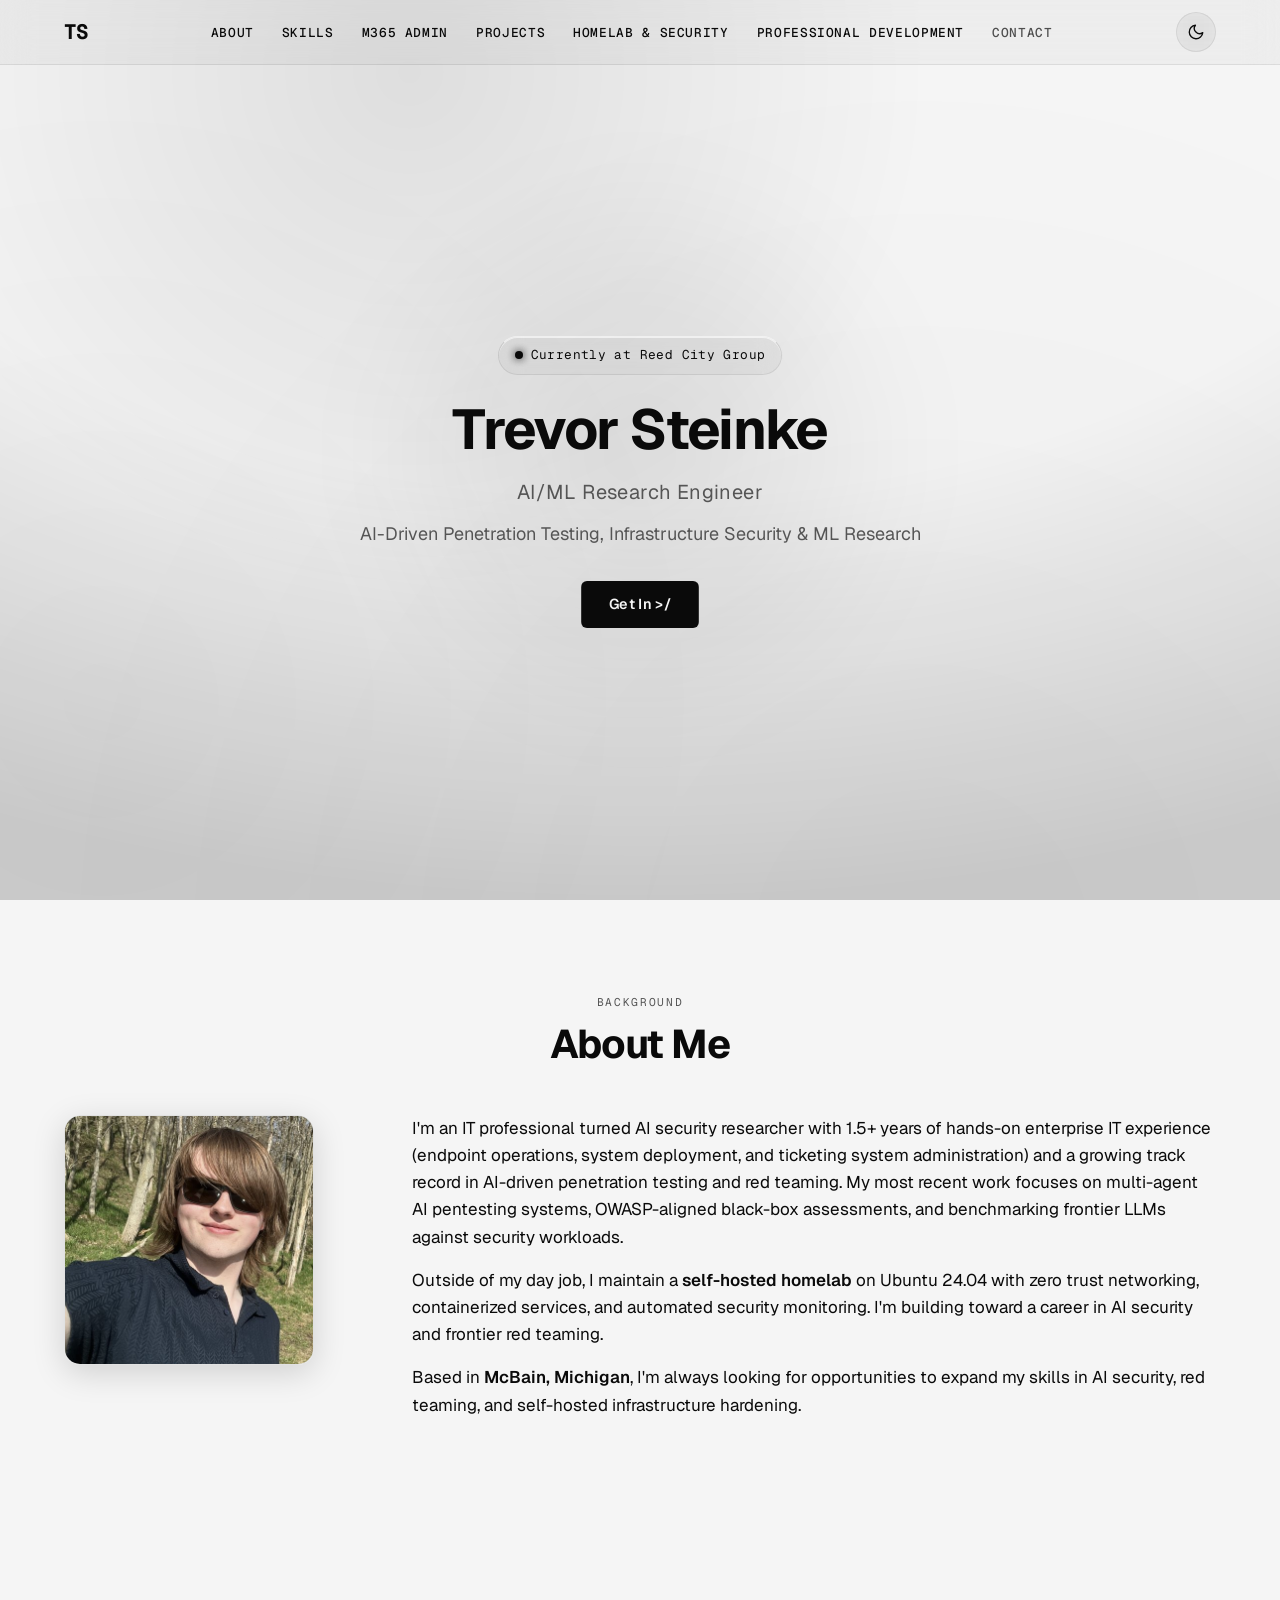
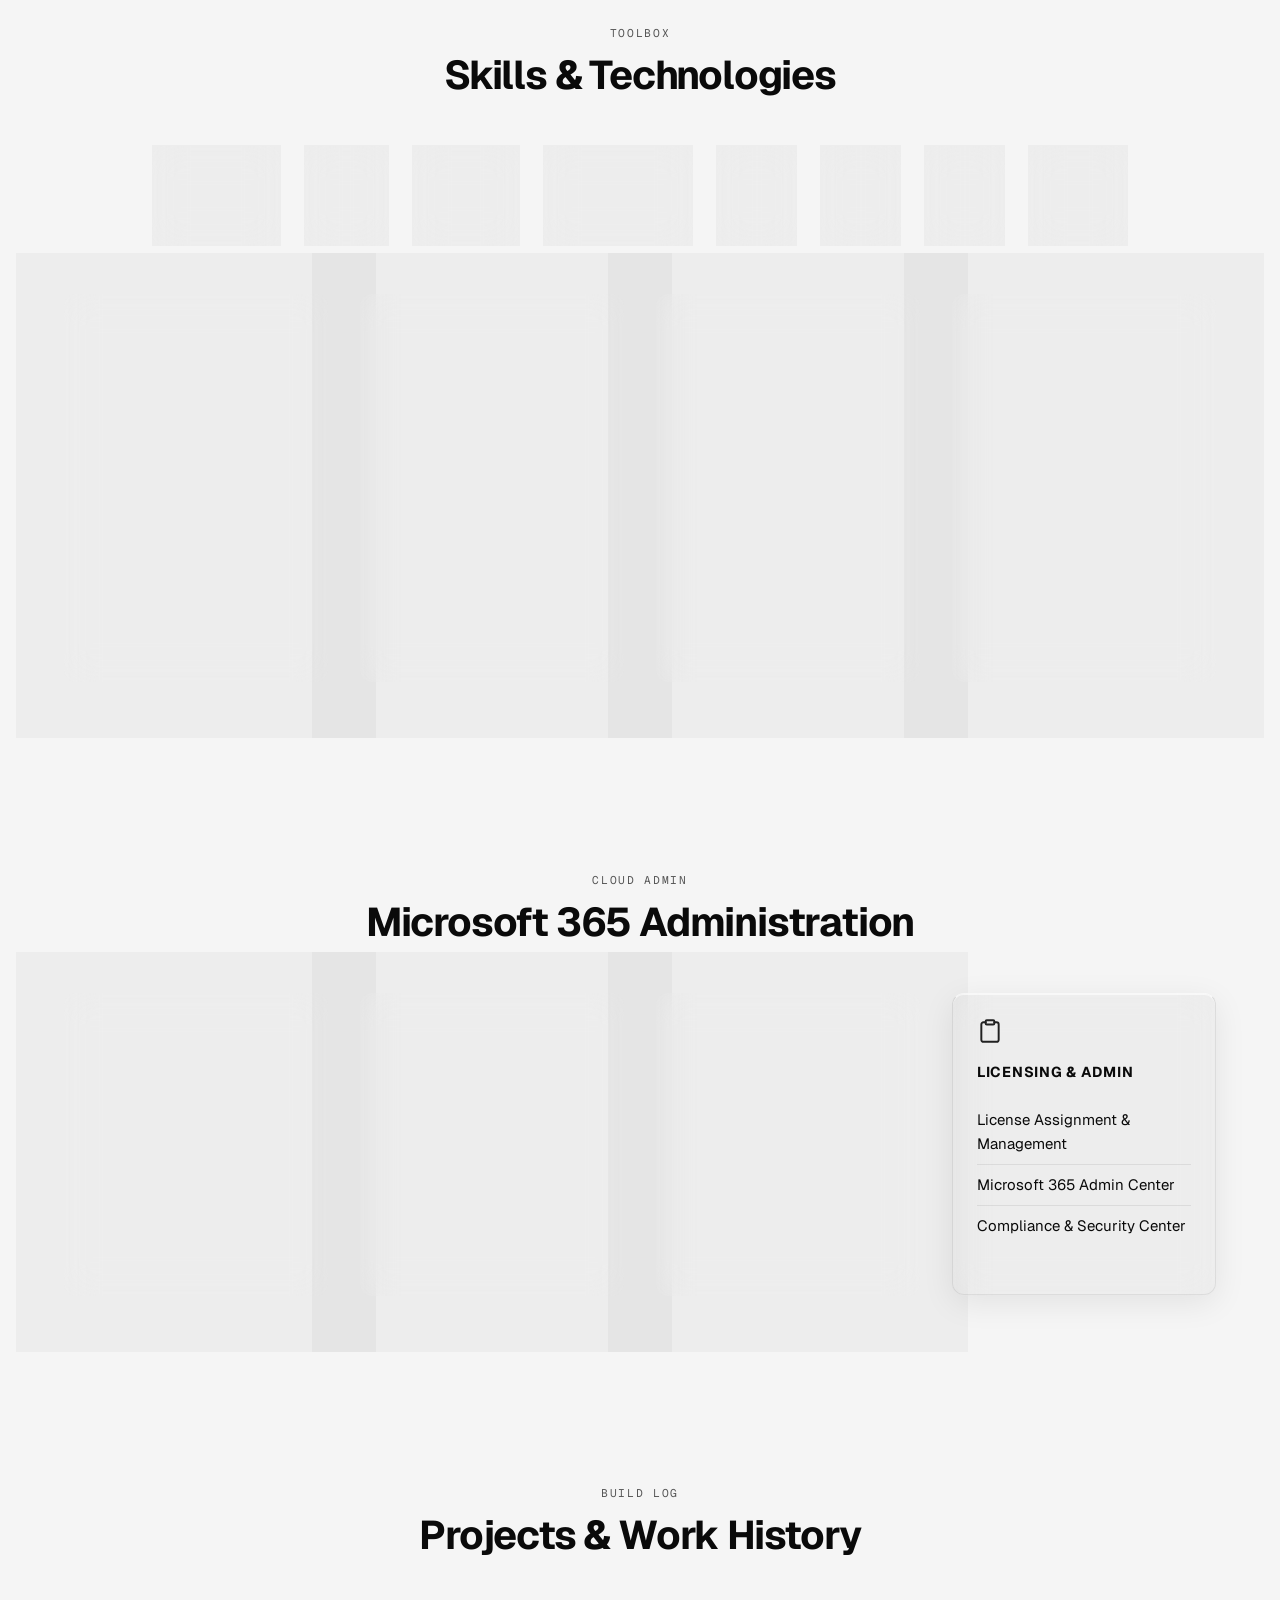
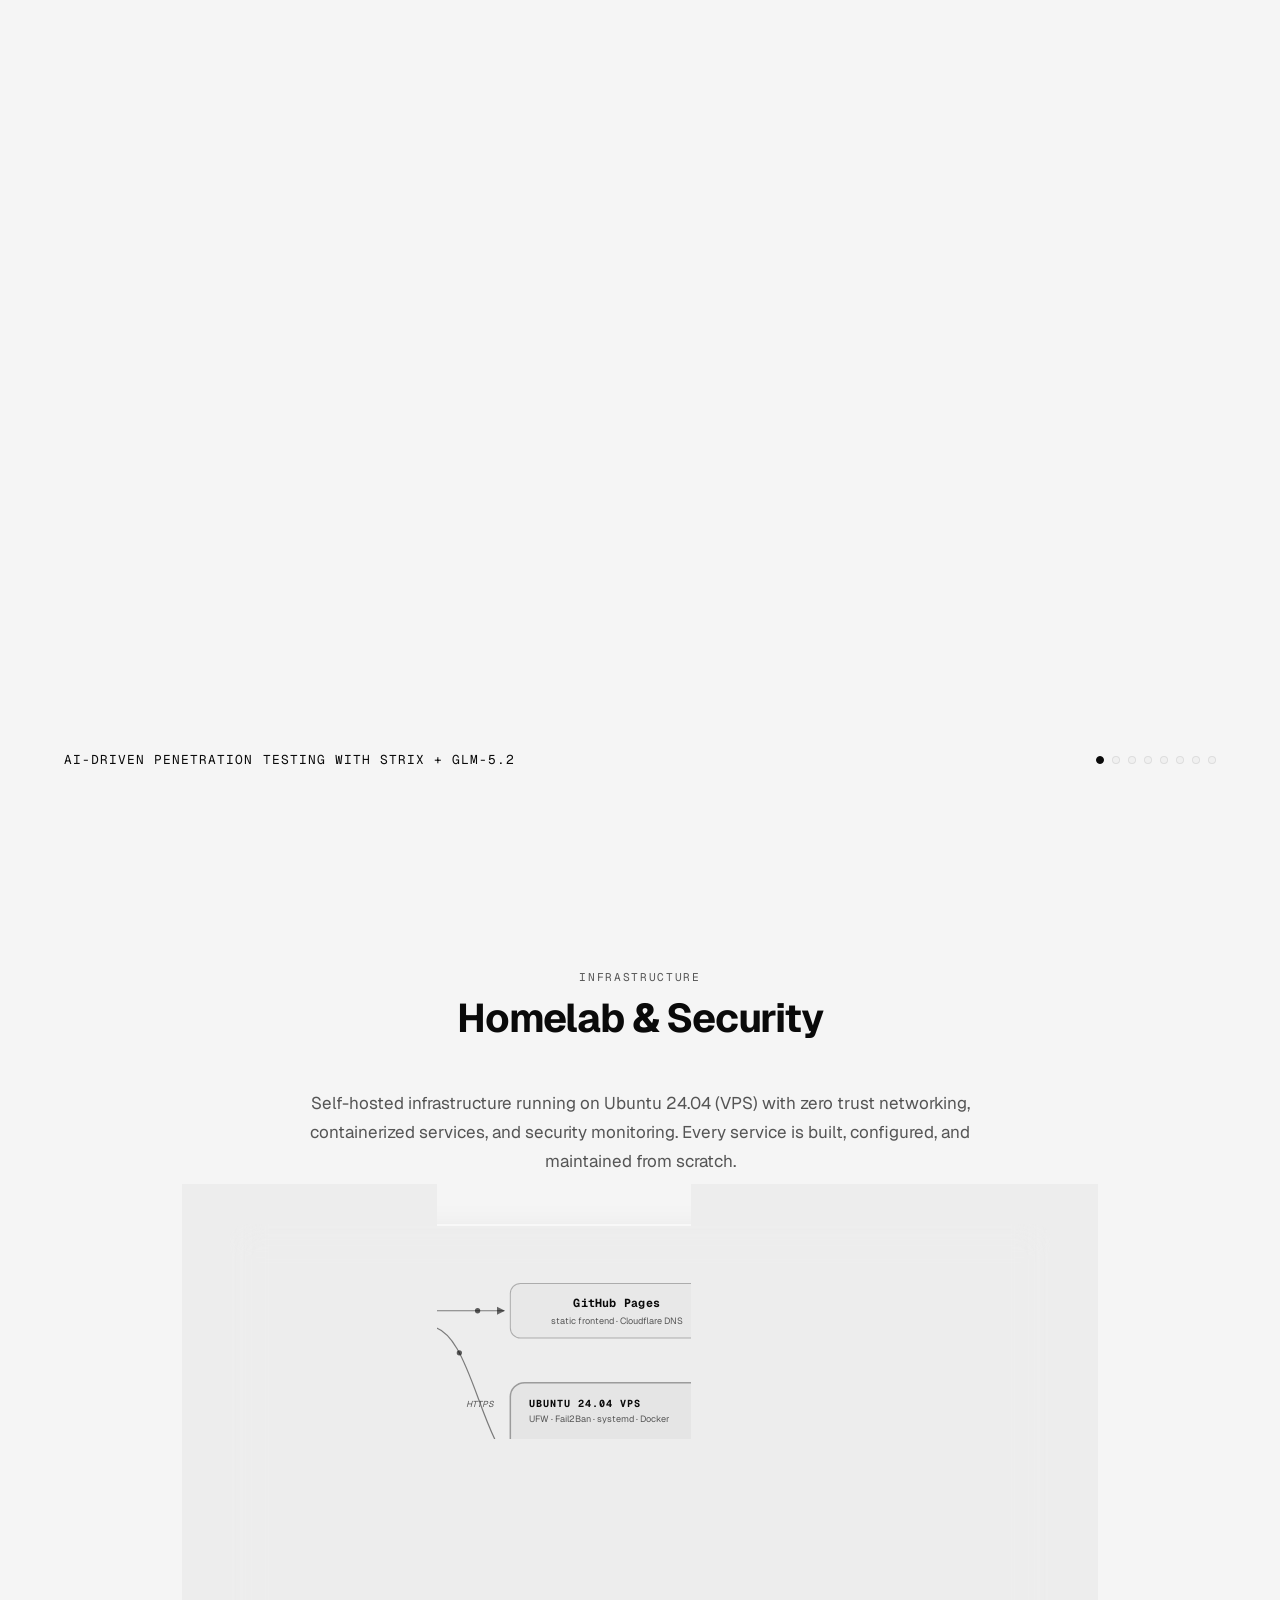
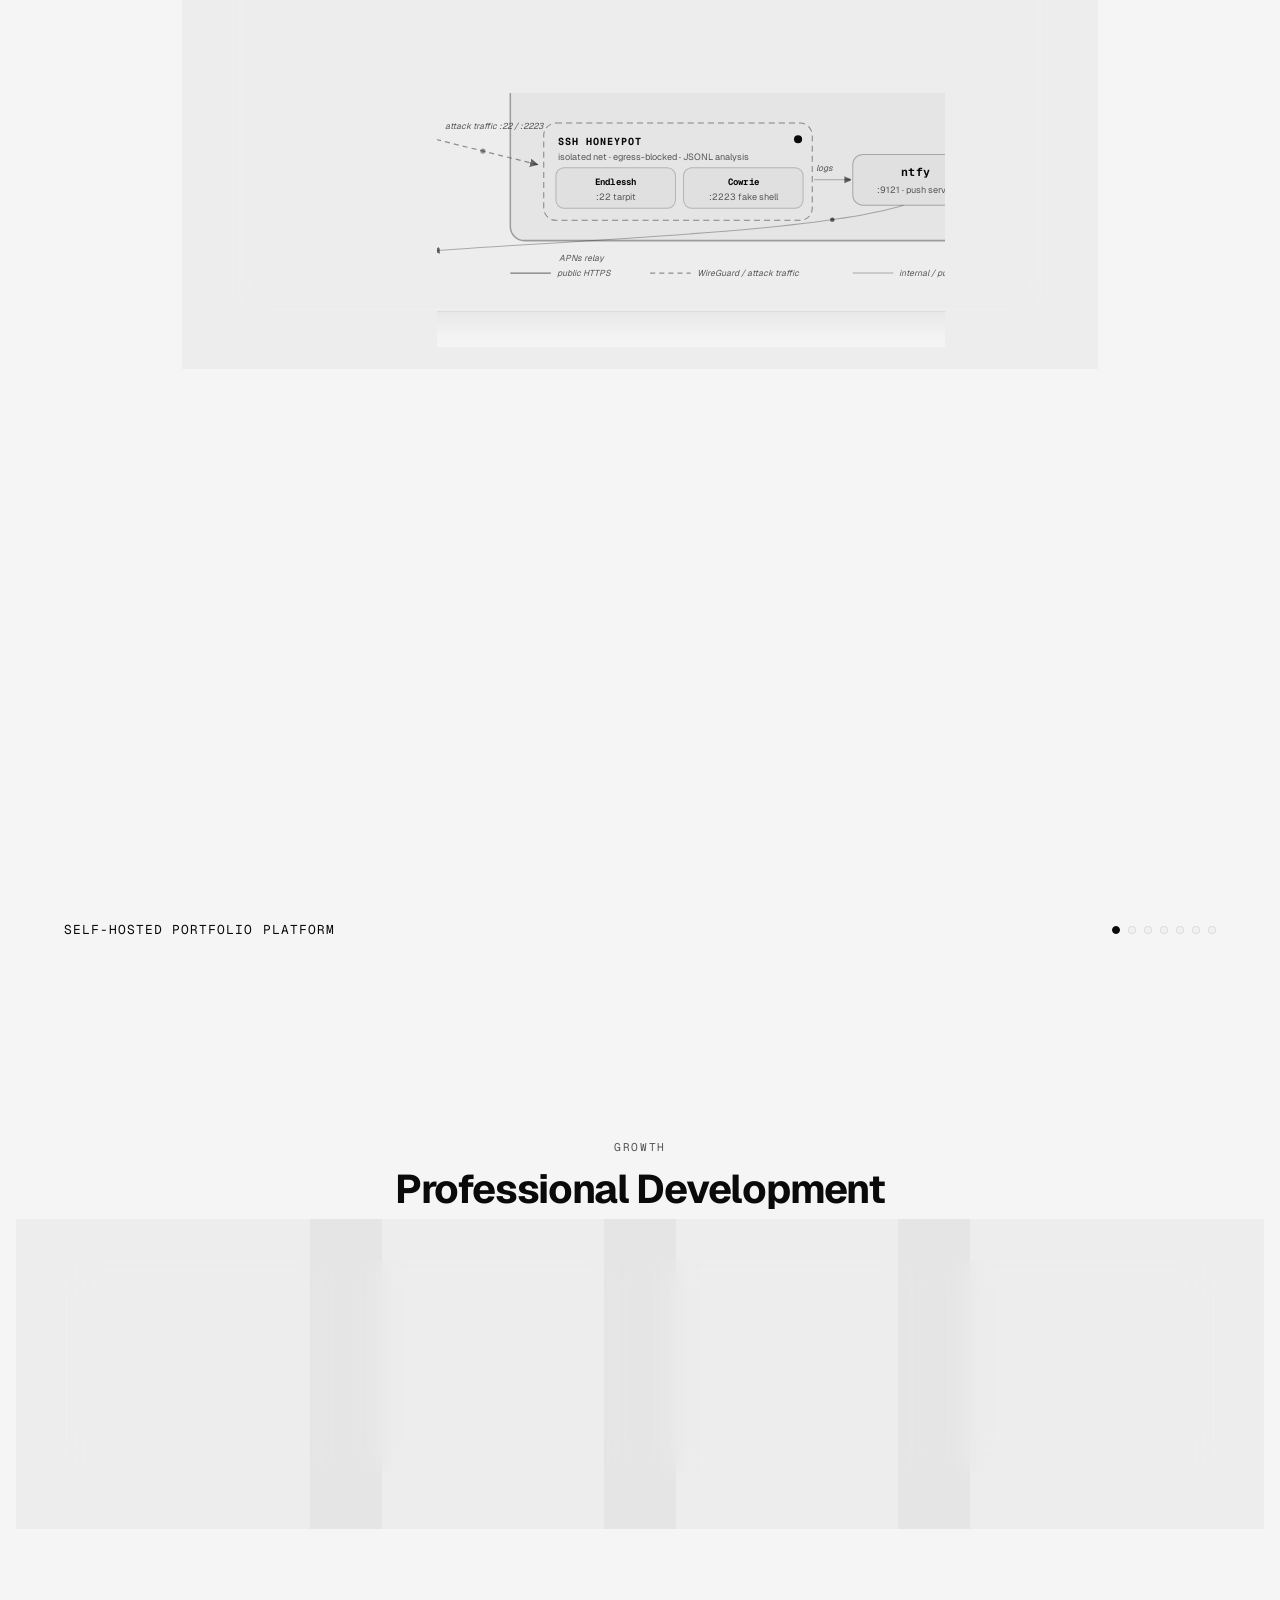
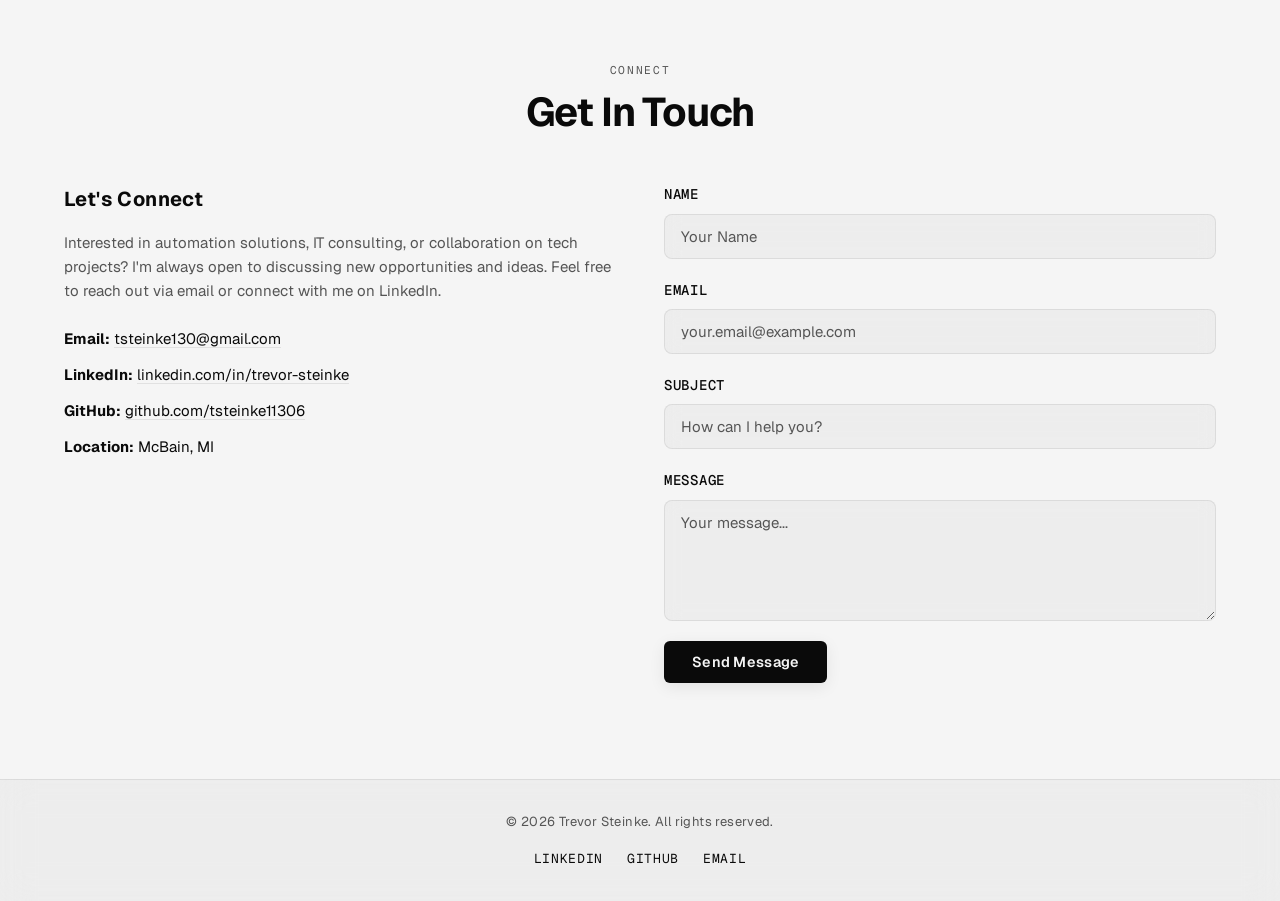
==== commit 54b5d4c2: "Modernize theme color-scheme handling and link underlines - Add <meta name="color-scheme"> + CSS col" ====
--- a/index.html
+++ b/index.html
@@ -3,6 +3,7 @@
 <head>
     <meta charset="UTF-8">
     <meta name="viewport" content="width=device-width, initial-scale=1.0">
+    <meta name="color-scheme" content="dark light">
     <title>Trevor Steinke | AI/ML Research Engineer</title>
     <meta name="description" content="AI/ML research engineer specializing in AI-driven penetration testing, infrastructure security, and ML research. OWASP-aligned assessments, multi-agent AI pentesting, and zero trust architecture.">
     <meta name="author" content="Trevor Steinke">
--- a/styles.css
+++ b/styles.css
@@ -14,6 +14,7 @@
    ============================================ */
 
 :root {
+    color-scheme: dark;
     /* Monochrome palette - dark is default */
     --primary-color: #ffffff;
     --primary-hover: #e0e0e0;
@@ -62,6 +63,7 @@
 
 /* Light B&W theme (toggled on) */
 [data-theme="light"] {
+    color-scheme: light;
     --primary-color: #0a0a0a;
     --primary-hover: #000000;
     --secondary-color: #555555;
@@ -1195,8 +1197,10 @@
 
 .finding-meta a {
     color: var(--text-color);
-    text-decoration: none;
-    border-bottom: 1px solid var(--glass-border-hover);
+    text-decoration: underline;
+    text-decoration-color: var(--glass-border-hover);
+    text-decoration-thickness: 1px;
+    text-underline-offset: 3px;
 }
 
 .finding {
@@ -1701,13 +1705,15 @@
 
 .contact-links a {
     color: var(--text-color);
-    text-decoration: none;
+    text-decoration: underline;
+    text-decoration-color: var(--glass-border);
+    text-decoration-thickness: 1px;
+    text-underline-offset: 3px;
     transition: var(--transition);
-    border-bottom: 1px solid var(--glass-border);
 }
 
 .contact-links a:hover {
-    border-bottom-color: var(--text-color);
+    text-decoration-color: var(--text-color);
     opacity: 0.8;
 }
 
